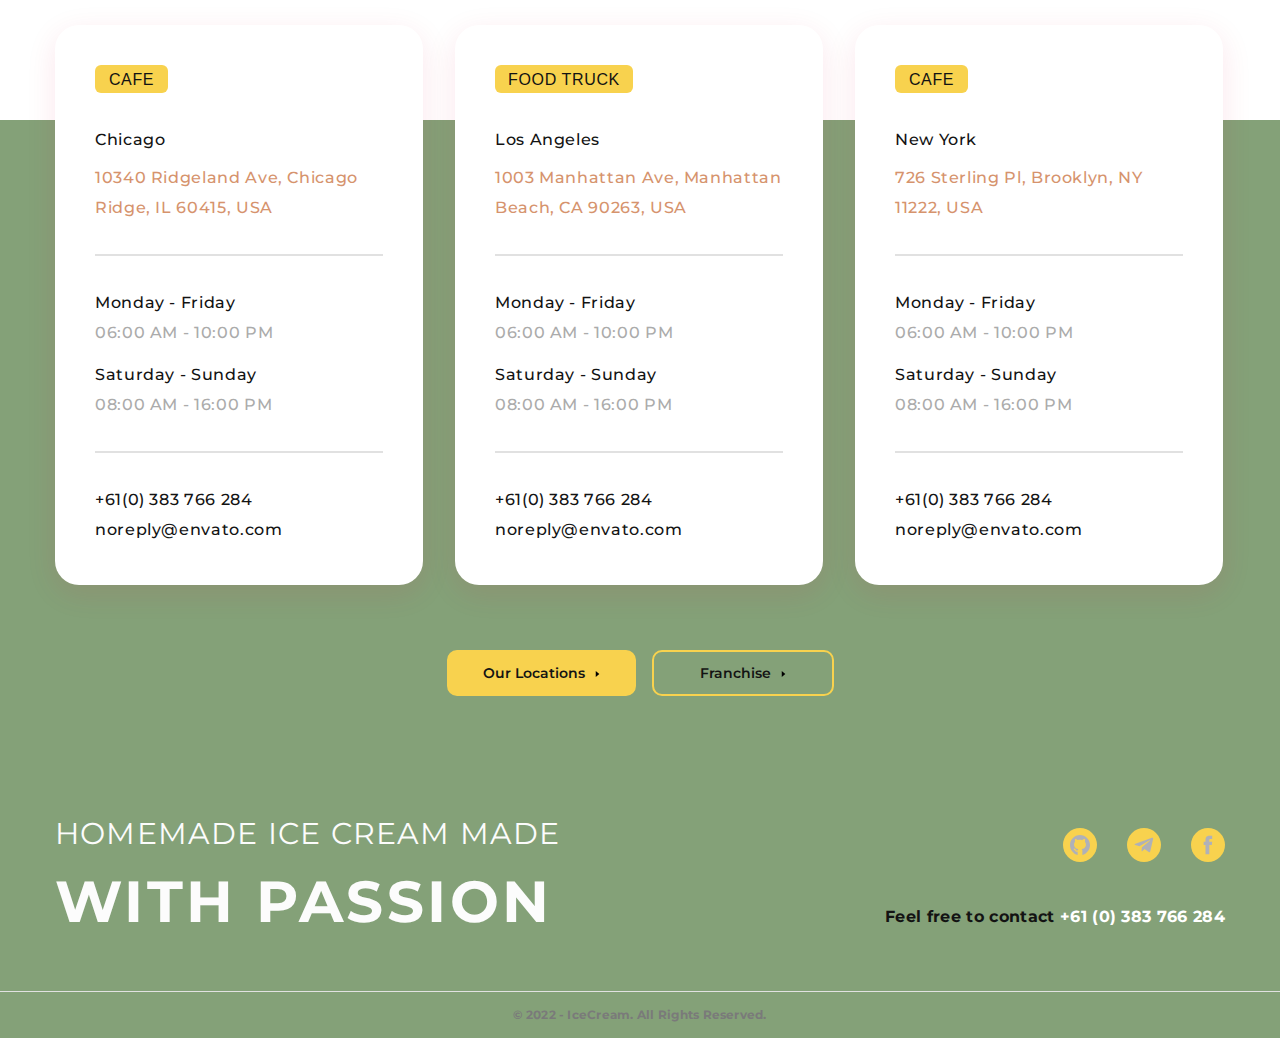
==== contacts-footer.html @ bcdb3e5c "Commit3" ====
<!DOCTYPE html>
<html lang="uk">

<head>
    <meta charset="UTF-8">
    <meta http-equiv="X-UA-Compatible" content="IE=edge">
    <meta name="viewport" content="width=device-width, initial-scale=1.0">
    <title>Text page</title>
    <link rel="preconnect" href="https://fonts.googleapis.com">
    <link rel="preconnect" href="https://fonts.gstatic.com" crossorigin>
    <link
        href="https://fonts.googleapis.com/css2?family=Montserrat:wght@400;500;600;700;800&family=Seymour+One&display=swap"
        rel="stylesheet">
    <link rel="stylesheet" href="https://cdn.jsdelivr.net/npm/modern-normalize@1.1.0/modern-normalize.min.css">
    <link rel="stylesheet" href="css/main.min.css">
</head>

<body>
    <!--HEADER-->
    <header></header>
    <main>
        <!--CUSTOMER REVIEWS-->
        <section class="ice-section">
            <div class="ice-container">
            </div>
        </section>
        <!--CONTACTS-->
        <section class="ice-bg contacts">
            <div class="ice-container">
                <h2 hidden>Contacts</h2>
                <ul class="list contacts__block-list">
                    <!--BLOCK 1-->
                    <li class="contacts__block-item">
                        <div class="contacts__block-container">
                            <p class="contacts__block-title-cafe">CAFE</p>
                            <address>
                                <ul class="list contacts__list-address contacts__list">
                                    <li class="contacts__item-address">
                                        <p class="contacts__text">Chicago</p>
                                    </li>
                                    <li>
                                        <a class="link contacts__text contacts__text-address" href="">10340 Ridgeland Ave, Chicago Ridge, IL 60415, USA</a>
                                    </li>
                                </ul>
                                <ul class="list contacts__list-time contacts__list">
                                    <li class="contacts__item-time">
                                        <p class="contacts__text">Monday - Friday</p>
                                        <p class="contacts__text contacts__text-time">06:00 AM - 10:00 PM</p>
                                    </li>
                                    <li>
                                        <p class="contacts__text">Saturday - Sunday</p>
                                        <p class="contacts__text contacts__text-time">08:00 AM - 16:00 PM</p>
                                    </li>
                                </ul>
                                <a class="link contacts__text" href="tel:+610383766284">+61(0) 383 766 284</a>
                                <a class="link contacts__text" href="mailto:noreply@envato.com">noreply@envato.com</a>
                            </address>
                        </div>
                    </li>
                    <!--BLOCK 2-->
                    <li class="contacts__block-item">
                        <div class="contacts__block-container">
                            <p class="contacts__block-title-truck">FOOD TRUCK</p>
                            <address>
                                <ul class="list contacts__list-address contacts__list">
                                    <li class="contacts__item-address">
                                        <p class="contacts__text">Los Angeles</p>
                                    </li>
                                    <li>
                                        <a class="link contacts__text contacts__text-address" href="">1003 Manhattan Ave, Manhattan Beach, CA 90263, USA</a>
                                    </li>
                                </ul>
                                <ul class="list contacts__list-time contacts__list">
                                    <li class="contacts__item-time">
                                        <p class="contacts__text">Monday - Friday</p>
                                        <p class="contacts__text contacts__text-time">06:00 AM - 10:00 PM</p>
                                    </li>
                                    <li>
                                        <p class="contacts__text">Saturday - Sunday</p>
                                        <p class="contacts__text contacts__text-time">08:00 AM - 16:00 PM</p>
                                    </li>
                                </ul>
                                <a class="link contacts__text" href="tel:+610383766284">+61(0) 383 766 284</a>
                                <a class="link contacts__text" href="mailto:noreply@envato.com">noreply@envato.com</a>
                            </address>
                        </div>
                    </li>
                    <!--BLOCK 3-->
                    <li class="contacts__block-item">
                        <div class="contacts__block-container">
                            <p class="contacts__block-title-cafe">CAFE</p>
                            <address>
                                <ul class="list contacts__list-address contacts__list">
                                    <li class="contacts__item-address">
                                        <p class="contacts__text">New York</p>
                                    </li>
                                    <li>
                                        <a class="link contacts__text contacts__text-address" href="">726 Sterling Pl, Brooklyn, NY 11222, USA</a>
                                    </li>
                                </ul>
                                <ul class="list contacts__list-time contacts__list">
                                    <li class="contacts__item-time">
                                        <p class="contacts__text">Monday - Friday</p>
                                        <p class="contacts__text contacts__text-time">06:00 AM - 10:00 PM</p>
                                    </li>
                                    <li>
                                        <p class="contacts__text">Saturday - Sunday</p>
                                        <p class="contacts__text contacts__text-time">08:00 AM - 16:00 PM</p>
                                    </li>
                                </ul>
                                <a class="link contacts__text" href="tel:+610383766284">+61(0) 383 766 284</a>
                                <a class="link contacts__text" href="mailto:noreply@envato.com">noreply@envato.com</a>
                            </address>
                        </div>
                    </li>
                </ul>
            </div>
            <ul class="list contacts__list-button">
                <li>
                    <button type="button" class="locations-button">Our Locations
                        <svg class="button-icon" width="5" height="8">
                        <use href="./images/sprite.svg#locations"></use>
                    </svg>
                </button>
                </li>
                <li>
                    <button type="button" class="franchise-button">Franchise
                        <svg class="button-icon" width="5" height="8">
                        <use href="./images/sprite.svg#locations"></use>
                    </svg>
                </button>
                </li>
            </ul>
        </section>
    </main>
    <!--FOOTER-->
<footer class="ice-bg">
    <div class="ice-container">
        <ul class="list footer__list">
            <li>
                <div>
                    <ul class="list">
                        <li>
                            <p class="footer__text-small">homemade ice cream made</p>
                        </li>
                        <li>
                            <p class="footer__text-big">with passion</p>
                        </li>
                    </ul>
                </div>
            </li>
            <li>
                <div>
                    <ul class="list footer__list-social">
                        <li>
                            <a href="" class="footer__link-social"><svg class="footer__icon-social" width="20" height="20">
                                <use href="./images/sprite.svg#git"></use>
                            </svg></a>
                        </li>
                        <li>
                            <a href="" class="footer__link-social"><svg class="footer__icon-social" width="20" height="20">
                                    <use href="./images/sprite.svg#telegram"></use>
                                </svg></a>
                        </li>
                        <li>
                            <a href="" class="footer__link-social"><svg class="footer__icon-social" width="20" height="20">
                                    <use href="./images/sprite.svg#facebook"></use>
                                </svg></a>
                        </li>
                    </ul>
                    <a href="tel:+610383766284" class="link footer__link-tel"><span class="footer__link-tel-span">Feel free to contact </span>+61 (0) 383 766 284</a>
                </div>
            </li>
        </ul>
    </div>
    <p class="footer__text-copywrite">© 2022 - IceCream. All Rights Reserved.</p>
</footer>
</body>
</html>
---- css/main.min.css ----
:root{--accent-color: #2196F3;--primery-font: "Roboto", sans-serif;--secondary-font: "Raleway", sans-serif;--primery-text-colour: #212121;--secondary-text-colour: #757575;--transition-dur-and-func: 250ms cubic-bezier(0.4, 0, 0.2, 1)}.visually-hidden{position:absolute;width:1px;height:1px;margin:-1px;padding:0;overflow:hidden;border:0;clip:rect(0 0 0 0)}h1,h2,h3,h4,p{margin-top:0;margin-bottom:0}ul,ol{margin-top:0;margin-bottom:0;padding-left:0}img{display:block;max-width:100%;height:auto}button{cursor:pointer}.list{list-style:none}.link{text-decoration:none}body{font-family:var(--primery-font);color:var(--primery-text-colour)}.section{padding-top:60px;padding-bottom:60px}@media screen and (min-width: 1200px){.section{padding-top:94px;padding-bottom:94px}}.container{padding-left:15px;padding-right:15px}@media screen and (min-width: 480px){.container{width:480px;margin-left:auto;margin-right:auto}}@media screen and (min-width: 768px){.container{width:768px}}@media screen and (min-width: 1200px){.container{width:1200px}}@media screen and (max-width: 767px){.mobile-menu{position:fixed;width:100%;height:100%;background-color:#fff;box-shadow:0 0 0 100vmax rgba(0,0,0,.5);top:0;left:0;z-index:1000;opacity:0;visibility:hidden;pointer-events:none;transition:opacity var(--transition-dur-and-func),visibility var(--transition-dur-and-func)}.mobile-menu.is-open{opacity:1;visibility:visible;pointer-events:auto}.mobile-menu__container{position:relative;padding-left:25px;padding-top:48px;padding-bottom:48px;height:100%}.mobile-menu__close-btn{position:absolute;top:10px;right:15px;background-color:rgba(0,0,0,0);border:none;padding:0;line-height:0}.mobile-menu__close-icon{fill:#212121}.mobile-menu__close-icon:hover,.mobile-menu__close-icon:focus{fill:var(--accent-color)}.mobile-menu__between-position{display:flex;flex-direction:column;justify-content:space-between;height:100%}.mobile-menu__contact-social{display:flex;flex-direction:column;gap:64px}.mobile-menu__list-nav{display:flex;flex-direction:column;gap:32px}.mobile-menu__link-nav{font-weight:500;font-size:40px;line-height:1.17;letter-spacing:.02em;color:var(--primery-text-colour)}.mobile-menu__link-nav:hover,.mobile-menu__link-nav:focus{color:var(--accent-color)}.mobile-menu__list-contact{display:flex;flex-direction:column;gap:32px}.mobile-menu__link-phone{font-weight:500;font-size:34px;line-height:1.17;letter-spacing:.02em;color:var(--accent-color)}.mobile-menu__link-mail{font-weight:500;font-size:24px;line-height:28px;letter-spacing:.02em;color:var(--secondary-text-colour)}.mobile-menu__list-social{display:flex;align-items:center;flex-wrap:wrap}.mobile-menu__item-social{display:flex;align-items:center}.mobile-menu__item-social:not(:last-child)::after{content:"";width:22px;height:0;border:1px solid rgba(33,33,33,.2);transform:rotate(90deg)}.mobile-menu__link-social{font-weight:500;font-size:18px;line-height:1.22;letter-spacing:.02em;color:var(--accent-color)}}@media screen and (min-width: 768px){.mobile-menu{display:none}}.modal-button{padding-top:8px;padding-right:30px;padding-bottom:8px;padding-left:30px;font-weight:700;font-size:16px;line-height:1.88;letter-spacing:.06em;border:#2196f3;border-radius:4px;color:#fff;background:#2196f3;box-shadow:0px 4px 4px rgba(0,0,0,.15);display:block;margin-left:auto;margin-right:auto;transition:background-color var(--transition-dur-and-func)}.modal-button:hover,.modal-button:focus{background-color:#188ce8}.logo{font-family:var(--secondary-font);font-weight:700;font-size:24px;line-height:1.16;letter-spacing:.03em;text-decoration:none;color:var(--primery-text-colour)}.logo-span{color:#2196f3}@media screen and (min-width: 1200px){.logo{font-size:26px;line-height:1.19;color:#000}}.section-title{font-weight:700;font-size:28px;line-height:1.17;letter-spacing:.03em;color:var(--primery-text-colour);text-align:center;margin-bottom:30px}@media screen and (min-width: 1200px){.section-title{font-size:36px;line-height:1.16;margin-bottom:50px}}.header-section{background:#fff;border:1px solid #ececec}@media screen and (max-width: 767px){.header-menu .header-menu__item{display:none}.header-contact{display:none}.header-container{display:flex;align-items:center;justify-content:space-between;padding-top:10px;padding-bottom:10px}.mobile-menu__open-btn{background-color:rgba(0,0,0,0);border:none;padding:0;line-height:0}}@media screen and (min-width: 768px){.mobile-menu__open-btn{display:none}.header-container{display:flex;align-items:center}.header-nav{display:flex;align-items:center}.header-logo{padding-top:26px;padding-bottom:26px}.header-menu{display:flex;align-items:center;padding-top:32px;padding-bottom:32px;margin-left:87px}.header-menu__item:not(:last-child){margin-right:50px}.header-menu__link{position:relative;display:block;font-weight:500;font-size:14px;line-height:1.14;letter-spacing:.02em;color:var(--primery-text-colour);transition:var(--transition-dur-and-func)}.header-menu__link:hover,.header-menu__link:focus{color:var(--accent-color)}.current{color:var(--accent-color)}.current::after{position:absolute;content:"";left:0;bottom:0;border-radius:2px;width:100%;height:4px;background-color:var(--accent-color);border-radius:2px;transition:background-color var(--transition-dur-and-func);bottom:-33px}.header-menu__link .current:hover:after{background-color:var(--accent-color)}.header-contact{align-items:center;margin-left:auto;padding-top:21px;padding-bottom:21px}.header-contact__link-mail{display:flex;align-items:center;font-weight:500;font-size:12px;line-height:1.16;letter-spacing:.02em;margin-bottom:10px;color:var(--secondary-text-colour);transition:color var(--transition-dur-and-func)}.header-contact__link-mail:hover,.header-contact__link-mail:focus{color:var(--accent-color)}.header-contact__icon-mail{margin-right:8px;fill:var(--secondary-text-colour);transition:fill var(--transition-dur-and-func)}.header-contact__link-mail:hover .header-contact__icon-mail,.header-contact__link-mail:focus .header-contact__icon-mail{fill:var(--accent-color)}.header-contact__link-phone{display:flex;align-items:center;font-weight:500;font-size:12px;line-height:1.16;letter-spacing:.02em;color:var(--secondary-text-colour);transition:color var(--transition-dur-and-func)}.header-contact__link-phone:hover,.header-contact__link-phone:focus{color:var(--accent-color)}.header-contact__icon-phone{margin-right:8px;fill:var(--secondary-text-colour);transition:fill var(--transition-dur-and-func)}.header-contact__link-phone:hover .header-contact__icon-phone,.header-contact__link-phone:focus .header-contact__icon-phone{fill:var(--accent-color)}}@media screen and (min-width: 1200px){.header-logo{padding-top:24px;padding-bottom:25px}.header-menu{margin-left:92px}.header-contact{display:flex;align-items:center;justify-content:center;margin-left:auto;padding-top:32px;padding-bottom:32px}.header-contact__link-mail{font-size:14px;line-height:1.14;margin-right:30px;margin-bottom:0}.header-contact__icon-mail{margin-right:10px}.header-contact__link-phone{font-size:14px;line-height:1.14}.header-contact__icon-phone{margin-right:10px}}.hero-section{padding-top:118px;padding-bottom:118px;background-image:linear-gradient(rgba(47, 48, 58, 0.4), rgba(47, 48, 58, 0.4)),url("../images/hero/bg-mobile.jpg");background-size:cover;width:100%;background-color:#c4c4c4;margin-left:auto;margin-right:auto}.hero-title{font-weight:900;font-size:26px;line-height:1.61;letter-spacing:.06em;text-transform:uppercase;color:#fff;max-width:360px;text-align:center;margin-bottom:30px;margin-right:auto;margin-left:auto}.modal-button{padding-top:8px;padding-right:30px;padding-bottom:8px;padding-left:30px;font-weight:700;font-size:16px;line-height:1.88;letter-spacing:.06em;border:#2196f3;border-radius:4px;color:#fff;background:#2196f3;box-shadow:0px 4px 4px rgba(0,0,0,.15);display:block;margin-left:auto;margin-right:auto;transition:background-color var(--transition-dur-and-func)}.modal-button:hover,.modal-button:focus{background-color:#188ce8}@media screen and (min-device-pixel-ratio: 2)and (max-width: 767px),screen and (min-resolution: 192dpi)and (max-width: 767px),screen and (min-resolution: 2dppx)and (max-width: 767px){.hero-section{background-image:linear-gradient(rgba(47, 48, 58, 0.4), rgba(47, 48, 58, 0.4)),url("../images/hero/bg-mobile@2x.jpg")}}@media screen and (min-width: 768px){.hero-section{background-image:linear-gradient(rgba(47, 48, 58, 0.4), rgba(47, 48, 58, 0.4)),url("../images/hero/bg-tablet.jpg")}}@media screen and (min-device-pixel-ratio: 2)and (min-width: 768px),screen and (min-resolution: 192dpi)and (min-width: 768px),screen and (min-resolution: 2dppx)and (min-width: 768px){.hero-section{background-image:linear-gradient(rgba(47, 48, 58, 0.4), rgba(47, 48, 58, 0.4)),url("../images/hero/bg-tablet@2x.jpg")}}@media screen and (min-width: 1200px){.hero-section{padding-top:200px;padding-bottom:200px;background-image:linear-gradient(rgba(47, 48, 58, 0.4), rgba(47, 48, 58, 0.4)),url("../images/hero/bg-desktop.jpg")}.hero-title{font-size:44px;line-height:1.36;max-width:696px}}@media screen and (min-device-pixel-ratio: 2)and (min-width: 1200px),screen and (min-resolution: 192dpi)and (min-width: 1200px),screen and (min-resolution: 2dppx)and (min-width: 1200px){.hero-section{background-image:linear-gradient(rgba(47, 48, 58, 0.4), rgba(47, 48, 58, 0.4)),url("../images/hero/bg-desktop@2x.jpg")}}.advantages__title{font-weight:700;font-size:14px;line-height:1.14;letter-spacing:.03em;text-transform:uppercase;text-align:center;margin-bottom:10px}.advantages__text{font-size:14px;line-height:1.71;letter-spacing:.03em;color:var(--secondary-text-colour)}.advantages__list{display:flex;align-items:stretch;flex-wrap:wrap;gap:30px}.advantages__item{width:100%}.advantages__box{display:flex;justify-content:center;align-items:center;width:100%;height:120px;background:#f5f4fa;border-radius:4px;margin-bottom:30px}.advantages__icon{display:flex;justify-content:center;align-items:center;fill:var(--primery-text-colour)}@media screen and (min-width: 768px){.advantages__item{width:354px}.advantages__title{text-align:left}}@media screen and (min-width: 1200px){.advantages__item{width:270px}}.whatwedo{padding-top:0}.whatwedo__list{display:flex;gap:30px}.whatwedo__item{display:flex;flex-basis:calc(100% - 20px)}.whatwedo__item-overlay{position:relative}.whatwedo__title-overlay{position:absolute;left:0;bottom:0;width:100%;font-size:14px;font-weight:700;color:#fff;line-height:1.14;letter-spacing:.03em;text-transform:uppercase;text-align:center;background-color:rgba(47,48,58,.8);padding-top:27px;padding-bottom:27px}@media screen and (max-width: 1199px){.whatwedo{display:none}}.employee-card{background:#f5f4fa}.employee-card__title-name{font-weight:500;font-size:16px;line-height:1.19;letter-spacing:.03em;margin-bottom:10px}.employee-card__position{font-size:16px;line-height:1.19;letter-spacing:.03em;color:var(--secondary-text-colour);margin-bottom:16px}.employee-card__list{display:flex;align-items:stretch;flex-wrap:wrap;gap:30px}.employee-card__item-content{background:#fff;box-shadow:0px 1px 3px rgba(0,0,0,.12),0px 1px 1px rgba(0,0,0,.14),0px 2px 1px rgba(0,0,0,.2);border-radius:0px 0px 4px 4px;padding-top:30px;padding-bottom:30px;text-align:center}.employee-card__social-list{display:flex;justify-content:center;gap:10px}.employee-card__social-link{display:flex;justify-content:center;align-items:center;width:44px;height:44px;border-radius:50%;background-color:#fff;transition:background-color var(--transition-dur-and-func)}.employee-card__social-link:hover,.employee-card__social-link:focus{background-color:var(--accent-color)}.employee-card__social-icon{fill:#afb1b8;transition:fill var(--transition-dur-and-func)}.employee-card__social-link:hover .employee-card__social-icon,.employee-card__social-link:focus .employee-card__social-icon{fill:#fff}@media screen and (min-width: 768px){.employee-card__item{width:354px}}@media screen and (min-width: 1200px){.employee-card__item{width:270px}}.regular-customers__list{display:flex;align-items:stretch;flex-wrap:wrap;gap:30px}.regular-customers__link{display:flex;justify-content:center;align-items:center;width:210px;height:92px;border:1px solid #afb1b8;border-radius:4px;transition:border-color var(--transition-dur-and-func)}.regular-customers__link:hover,.regular-customers__link:focus{border-color:var(--accent-color)}.regular-customers__icon{fill:#afb1b8;transition:fill var(--transition-dur-and-func)}.regular-customers__link:hover .regular-customers__icon,.regular-customers__link:focus .regular-customers__icon{fill:var(--accent-color)}@media screen and (min-width: 768px){.regular-customers__link{width:226px}}@media screen and (min-width: 1200px){.regular-customers__link{width:170px}}.portfolio-filter{display:flex;flex-wrap:wrap;row-gap:15px;align-items:stretch;align-items:left;margin-bottom:40px;max-width:335px}.portfolio-filter__item:not(:last-child){margin-right:8px}.portfolio-filter__button{padding-top:6px;padding-right:22px;padding-bottom:6px;padding-left:22px;font-weight:500;font-size:16px;line-height:1.62;letter-spacing:.03em;background-color:#f5f4fa;border:#f5f4fa;border-radius:4px;cursor:pointer;transition:box-shadow var(--transition-dur-and-func),border-color var(--transition-dur-and-func),color var(--transition-dur-and-func),background-color var(--transition-dur-and-func)}.portfolio-filter__button:hover,.portfolio-filter__button:focus{color:#fff;background-color:var(--accent-color);border-color:var(--accent-color);box-shadow:0px 3px 1px rgba(0,0,0,.1),0px 1px 2px rgba(0,0,0,.08),0px 2px 2px rgba(0,0,0,.12)}.portfolio-card{display:flex;align-items:stretch;flex-wrap:wrap;gap:30px}.portfolio-card__item{border:1px solid #eee;transition:box-shadow var(--transition-dur-and-func)}.portfolio-card__item:hover,.portfolio-card__item:focus{box-shadow:0px 1px 1px rgba(0,0,0,.12),0px 4px 4px rgba(0,0,0,.06),1px 4px 6px rgba(0,0,0,.16)}.portfolio-card__overlay{position:relative;overflow:hidden}.portfolio-card__overlay-text{position:absolute;left:0;top:0;width:100%;height:100%;transform:translate(0, 101%);transition:transform var(--transition-dur-and-func);font-size:18px;color:#fff;line-height:1.56;letter-spacing:.03em;background-color:rgba(33,150,243,.9);padding:63px 24px 63px 24px}.portfolio-card__item:hover .portfolio-card__overlay-text,.portfolio-card__item:focus .portfolio-card__overlay-text{transform:translate(0, 0)}.portfolio-card__container{background:#fff;padding:20px 24px 20px 24px}.portfolio-card__title{font-weight:700;font-size:18px;line-height:2;letter-spacing:.06em;margin-bottom:4px}.portfolio-card__type{font-size:16px;line-height:1.88;letter-spacing:.03em;color:var(--secondary-text-colour)}@media screen and (min-width: 768px){.portfolio-filter{align-items:center;max-width:575px;margin-bottom:30px;margin-left:auto;margin-right:auto}.portfolio-card__item{width:354px}}@media screen and (min-width: 1200px){.portfolio-filter{margin-bottom:50px}.portfolio-card__item{width:370px}}.footer-section{background:#2f303a;padding-top:60px;padding-bottom:60px}.contacts-container{min-width:max-content;text-align:center}.footer-logo{color:#fff}.contacts{margin-top:20px}.contacts__item{margin-bottom:8px}.contacts__link{font-style:normal;font-size:14px;line-height:1.71;letter-spacing:.03em;color:rgba(255,255,255,.6)}.contacts__link_address{color:#fff}.social-container{width:206px;text-align:center;margin-top:60px;margin-left:auto;margin-right:auto}.social-container-title{font-weight:700;font-size:14px;line-height:16px;letter-spacing:.03em;text-transform:uppercase;color:#fff;margin-bottom:20px}.social{display:flex;justify-content:center;gap:10px}.social__link{display:flex;justify-content:center;align-items:center;width:44px;height:44px;border-radius:50%;background:rgba(255,255,255,.1);transition:background-color var(--transition-dur-and-func)}.social__link:hover,.social__link:focus{background-color:var(--accent-color)}.social__icon{fill:#fff}.sbscr-form-container{text-align:center;margin-top:60px;margin-right:auto;margin-left:auto}.sbscr-form-container-title{font-weight:700;font-size:14px;line-height:1.14;letter-spacing:.03em;text-transform:uppercase;color:#fff;margin-bottom:20px}.sbscr-form__field{width:100%}.sbscr-form__input{width:100%;height:50px;border:1px solid rgba(255,255,255,.3);filter:drop-shadow(0px 4px 4px rgba(0, 0, 0, 0.15));border-radius:4px;font-size:16px;line-height:1.25;letter-spacing:.03em;color:#fff;padding-left:16px;background-color:#2f303a;transition:border-color var(--transition-dur-and-func)}.sbscr-form__input:focus{outline:none;border-color:var(--accent-color)}.sbscr-form__input::placeholder{font-size:16px;line-height:1.25;letter-spacing:.03em;color:rgba(255,255,255,.6)}.sbscr-form__button{display:flex;justify-content:center;align-items:center;margin-left:auto;margin-right:auto;margin-top:20px;padding:10px 28px 10px 28px;font-weight:700;font-size:16px;line-height:1.88;letter-spacing:.06em;border:var(--accent-color);border-radius:4px;color:#fff;background-color:var(--accent-color);box-shadow:0px 4px 4px rgba(0,0,0,.15);transition:background-color var(--transition-dur-and-func)}.sbscr-form__button:hover,.sbscr-form__button:focus{background-color:#188ce8}.sbscr-form__icon{margin-left:10px}@media screen and (min-width: 768px){.footer-container{display:flex;flex-wrap:wrap}.sbscr-form__input{width:450px}.social-container{margin-top:5px;margin-left:165px}.contacts-container{margin-left:76px}}@media screen and (min-width: 1200px){.footer-container{display:flex}.sbscr-form{display:flex}.contacts-container{text-align:left;margin-left:0}.social-container{text-align:left;margin-top:12px;margin-left:70px}.sbscr-form-container{text-align:left;margin-left:93px;margin-top:12px}.sbscr-form__input{width:358px}.sbscr-form__button{margin-left:12px;margin-top:0}.contacts__item{margin-bottom:9px}}.backdrop{position:fixed;z-index:100;top:0;left:0;width:100%;height:100%;background-color:rgba(0,0,0,.2);transition:opacity var(--transition-dur-and-func),visibility var(--transition-dur-and-func)}.backdrop.is-hidden{opacity:0;visibility:hidden;pointer-events:none}.modal{position:absolute;top:50%;left:50%;transform:translate(-50%, -50%);width:450px;height:609px;background-color:#fff;padding:40px}.modal__close-btn{position:absolute;top:8px;right:8px;display:flex;justify-content:center;align-items:center;width:30px;height:30px;border-radius:50%;background-color:#fff;border:1px solid rgba(0,0,0,.1);padding:0;transition:border-color var(--transition-dur-and-func)}.modal__close-btn:hover,.modal__close-btn:focus{border-color:var(--accent-color)}.modal__close-icon{transition:fill var(--transition-dur-and-func)}.modal__close-btn:hover .modal__close-icon,.modal__close-btn:focus .modal__close-icon{fill:var(--accent-color)}.modal__title{font-weight:700;font-size:20px;line-height:1.15;text-align:center;letter-spacing:.03em;margin-bottom:12px}.modal-form{display:flex;flex-direction:column}.modal-form__field{margin-bottom:10px}.modal-form__input{width:100%;height:40px;border:1px solid rgba(33,33,33,.2);border-radius:4px;padding-left:44px;font-size:16px;line-height:1.16;letter-spacing:.01em;transition:border-color var(--transition-dur-and-func)}.modal-form__input:focus{outline:none;border-color:var(--accent-color)}.modal-form__input-desc{display:block;font-size:12px;line-height:1.16;letter-spacing:.01em;color:var(--secondary-text-colour);margin-bottom:4px}.modal-form__input-wrapper{display:block;position:relative}.modal-form__icon{position:absolute;top:50%;left:12px;transform:translate(0, -50%);transition:fill var(--transition-dur-and-func)}.modal-form__input:focus+.modal-form__icon{fill:var(--accent-color)}.modal-form__massage{resize:none;width:100%;height:120px;border:1px solid rgba(33,33,33,.2);border-radius:4px;padding:12px 16px 12px 16px;font-size:16px;line-height:1.16;letter-spacing:.01em;transition:border-color var(--transition-dur-and-func)}.modal-form__massage:focus{outline:none;border-color:var(--accent-color)}.modal-form__massage::placeholder{font-size:12px;color:rgba(117,117,117,.5)}.modal-form__check{transition:background-image var(--transition-dur-and-func)}.modal-form__check-desc{display:flex;align-items:center;font-size:12px;line-height:1.16;letter-spacing:.03em;color:var(--secondary-text-colour);margin-bottom:30px}.modal-form__check-desc::before{content:"";display:block;cursor:pointer;width:16px;height:15px;background-image:url(../images/icones/empty-check.svg);background-color:#fff;margin-right:7px}.modal-form__check:checked+.modal-form__check-desc::before{background-image:url(../images/icones/full-check.svg);background-color:var(--accent-color);background-repeat:no-repeat;background-position:center;background-size:contain;border:.2px solid var(--accent-color);border-radius:2px}.modal-form__check-desc-link{font-size:14px;line-height:1.71;letter-spacing:.03em;text-decoration-line:underline;color:var(--accent-color)}.modal-form__submit-btn{align-self:center;padding:10px 52px 10px 52px;font-weight:700;font-size:16px;line-height:1.88;letter-spacing:.06em;border:var(--accent-color);border-radius:4px;color:#fff;background:var(--accent-color);box-shadow:0px 4px 4px rgba(0,0,0,.15);display:block;transition:background-color var(--transition-dur-and-func)}.modal-form__submit-btn:hover,.modal-form__submit-btn:focus{background-color:#188ce8}@media screen and (max-width: 450px){.modal{width:100%;height:fit-content}.modal-form__check-desc{flex-wrap:wrap}}@media screen and (min-width: 1200px){.modal{width:528px;height:581px}.modal-form__check-desc{font-size:14px;line-height:1.71}.modal-form__check-desc::before{margin-left:14px}}h1,h2,h3,h4,p{margin-top:0;margin-bottom:0}ul,ol{margin-top:0;margin-bottom:0;padding-left:0}img{display:block;max-width:100%;height:auto}button{cursor:pointer}.list{list-style:none}.link{text-decoration:none}body{font-family:var(--primery-font);color:var(--primery-text-colour)}.ice-bg{background-color:#84a178}.locations-button{padding-top:12px;padding-right:34px;padding-bottom:12px;padding-left:34px;font-family:"Montserrat";font-style:normal;font-weight:600;font-size:14px;line-height:1.29;display:flex;align-items:center;text-align:center;color:#131313;border:2px solid #f8d24e;border-radius:10px;background-color:#f8d24e;display:block;margin-left:auto;margin-right:auto;transition:background-color,border-color 250ms cubic-bezier(0.4, 0, 0.2, 1)}.locations-button:hover{background-color:#0a8817;border-color:#0a8817}.locations-button:focus{background-color:#0a8817;color:#fcfcfc}.franchise-button{padding-top:12px;padding-right:46px;padding-bottom:12px;padding-left:46px;font-family:"Montserrat";font-style:normal;font-weight:600;font-size:14px;line-height:1.29;display:flex;align-items:center;text-align:center;color:#131313;border:2px solid #f8d24e;border-radius:10px;background-color:#84a178;display:block;margin-left:auto;margin-right:auto;transition:border-color 250ms cubic-bezier(0.4, 0, 0.2, 1)}.franchise-button:hover{border-color:#0a8817}.franchise-button:focus{color:#fcfcfc}.button-icon{margin-left:6px}.locations-button:focus .button-icon,.franchise-button:focus .button-icon{fill:#fcfcfc}.visually-hidden{position:absolute;width:1px;height:1px;margin:-1px;padding:0;overflow:hidden;border:0;clip:rect(0 0 0 0)}.ice-container{padding-left:15px;padding-right:15px;position:relative}@media screen and (min-width: 480px){.ice-container{width:480px;margin-left:auto;margin-right:auto}}@media screen and (min-width: 768px){.ice-container{width:768px}}@media screen and (min-width: 1200px){.ice-container{width:1200px}}.ice-section{padding-top:60px;padding-bottom:60px}@media screen and (min-width: 1200px){.section{padding-top:94px;padding-bottom:94px}}.contacts{position:relative;margin-top:0}.contacts__block-container{max-width:368px;height:content;background:#fff;padding:40px;box-shadow:0px 8px 30px rgba(212,20,67,.1);border-radius:24px}.contacts__block-list{transform:translate(0, -95px);display:flex;gap:32px}.contacts__block-item{display:flex}.contacts__block-title-cafe{width:73px;height:28px;background-color:#f8d24e;border-radius:6px;text-align:center;font-weight:500;font-size:16px;line-height:1.86;letter-spacing:.04em;color:#131313;text-transform:uppercase;margin-bottom:32px}.contacts__block-title-truck{width:138px;height:28px;background-color:#f8d24e;border-radius:6px;text-align:center;font-weight:500;font-size:16px;line-height:1.86;letter-spacing:.04em;color:#131313;text-transform:uppercase;margin-bottom:32px}.contacts__list-address{display:flex;flex-direction:column}.contacts__item-address{margin-bottom:8px}.contacts__list-time{display:flex;flex-direction:column}.contacts__item-time{margin-bottom:12px}.contacts__list::after{content:"";max-width:288px;height:0px;border:1px solid #e1e1e1;margin-top:32px;margin-bottom:32px}.contacts__text{font-family:"Montserrat";font-style:normal;font-weight:500;font-size:16px;line-height:1.86;letter-spacing:.04em;color:#131313}.contacts__text-address{color:#d6936d;transition:text-decoration 250ms cubic-bezier(0.4, 0, 0.2, 1)}.contacts__text-address:hover,.contacts__text-address:focus{text-decoration:underline}.contacts__text-time{color:#ababab}.contacts__list-button{display:flex;align-items:center;justify-content:center;gap:16px;margin-top:-30px;padding-bottom:120px}.footer__text-small{font-family:"Montserrat";font-style:normal;font-weight:400;font-size:30px;line-height:1.23;letter-spacing:.04em;text-transform:uppercase;color:#fcfcfc;margin-bottom:14px}.footer__text-big{font-family:"Montserrat";font-style:normal;font-weight:700;font-size:58px;line-height:1.22;letter-spacing:.06em;text-transform:uppercase;color:#fcfcfc}.footer__list{display:flex;justify-content:space-between;margin-bottom:54px}.footer__text-copywrite{font-family:"Montserrat";font-style:normal;font-weight:700;font-size:12px;line-height:1.86;letter-spacing:.02em;color:#7a7a7a;text-align:center;padding-top:12px;padding-bottom:11px;width:100%;border-top:1px solid #e1e1e1}.footer__list-social{display:flex;align-items:center;justify-content:right;gap:30px;margin-top:12px;margin-bottom:40px}.footer__link-social{display:flex;justify-content:center;align-items:center;width:34px;height:34px;border-radius:50%;background-color:#f8d24e}.social__icon{fill:#84a178}.footer__icon-social{fill:#afb1b8;transition:fill 250ms cubic-bezier(0.4, 0, 0.2, 1)}.footer__link-social:hover .footer__icon-social,.footer__link-social:focus .footer__icon-social{fill:#fcfcfc}.footer__link-tel{font-family:"Montserrat";font-style:normal;font-weight:700;font-size:16px;line-height:1.86;letter-spacing:.02em;color:#fff}.footer__link-tel-span{font-family:"Montserrat";font-style:normal;font-weight:700;font-size:16px;line-height:1.86;letter-spacing:.02em;color:#131313;cursor:default}/*# sourceMappingURL=main.min.css.map */
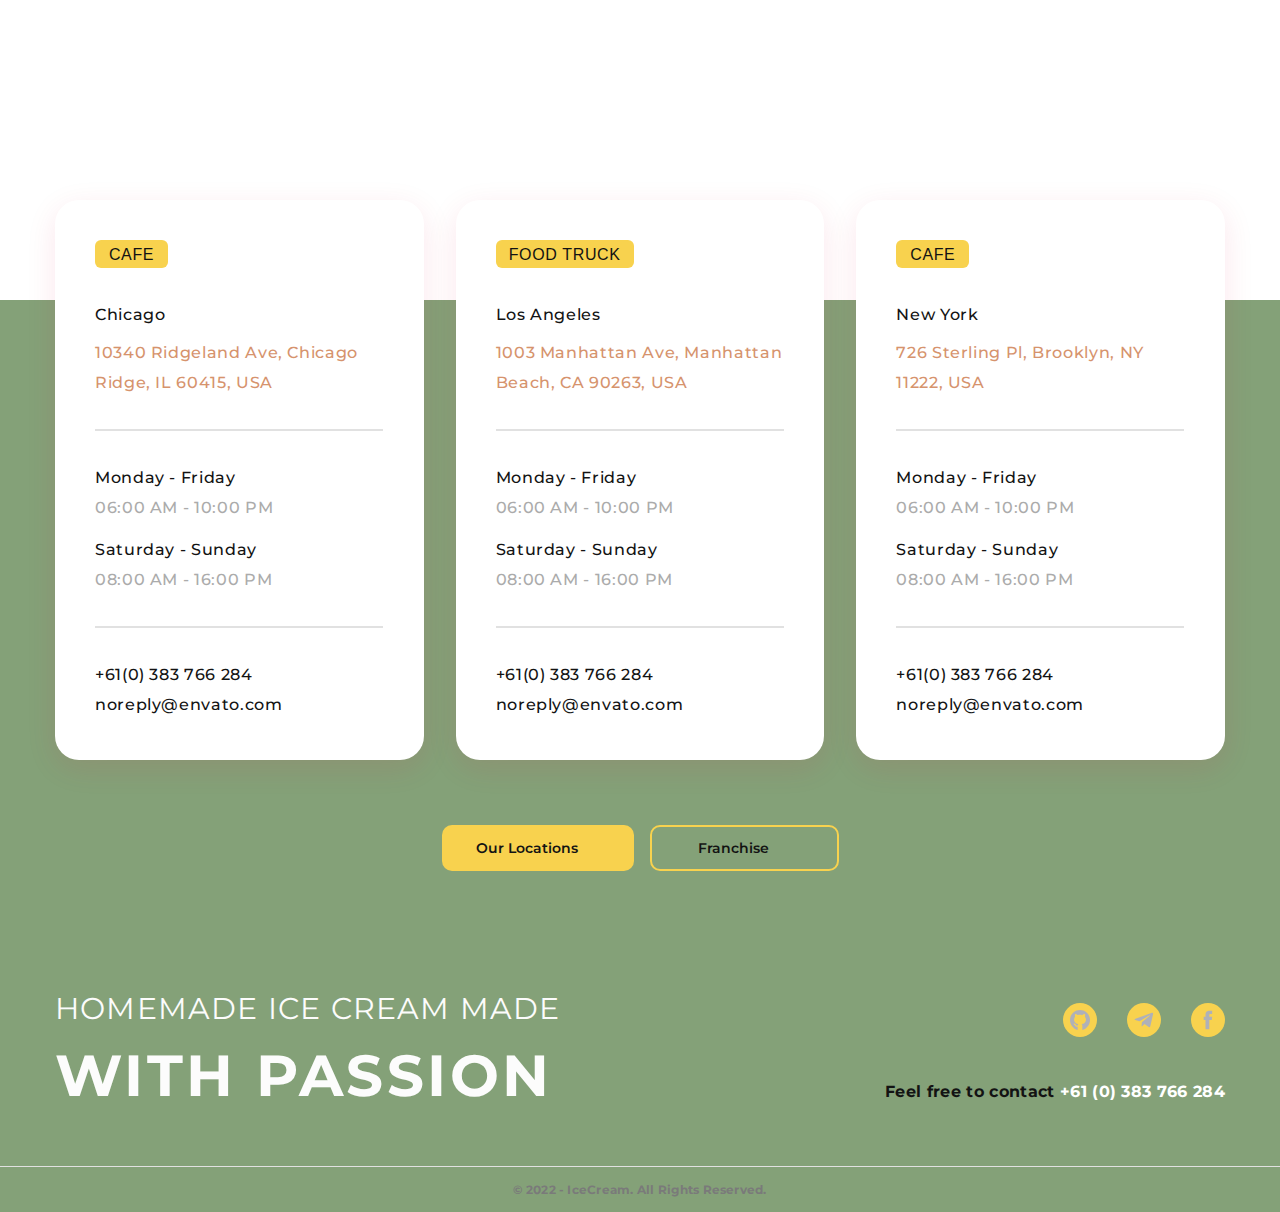
==== commit e991278a: "Commit4" ====
--- a/contacts-footer.html
+++ b/contacts-footer.html
@@ -20,7 +20,7 @@
     <header></header>
     <main>
         <!--CUSTOMER REVIEWS-->
-        <section class="ice-section">
+        <section class="ice-section customer">
             <div class="ice-container">
             </div>
         </section>
@@ -32,7 +32,7 @@
                     <!--BLOCK 1-->
                     <li class="contacts__block-item">
                         <div class="contacts__block-container">
-                            <p class="contacts__block-title-cafe">CAFE</p>
+                            <p class="contacts__block-title-cafe">cafe</p>
                             <address>
                                 <ul class="list contacts__list-address contacts__list">
                                     <li class="contacts__item-address">
@@ -118,15 +118,15 @@
             <ul class="list contacts__list-button">
                 <li>
                     <button type="button" class="locations-button">Our Locations
-                        <svg class="button-icon" width="5" height="8">
-                        <use href="./images/sprite.svg#locations"></use>
+                        <svg class="button-icon" width="12" height="12">
+                        <use href="./images/sprite.svg#btn-icon"></use>
                     </svg>
                 </button>
                 </li>
                 <li>
                     <button type="button" class="franchise-button">Franchise
-                        <svg class="button-icon" width="5" height="8">
-                        <use href="./images/sprite.svg#locations"></use>
+                        <svg class="button-icon" width="12" height="12">
+                        <use href="./images/sprite.svg#btn-icon"></use>
                     </svg>
                 </button>
                 </li>
@@ -168,7 +168,9 @@
                                 </svg></a>
                         </li>
                     </ul>
+                    <div class="footer__block-tel">
                     <a href="tel:+610383766284" class="link footer__link-tel"><span class="footer__link-tel-span">Feel free to contact </span>+61 (0) 383 766 284</a>
+                    </div>
                 </div>
             </li>
         </ul>
--- a/css/main.min.css
+++ b/css/main.min.css
@@ -1 +1 @@
-:root{--accent-color: #2196F3;--primery-font: "Roboto", sans-serif;--secondary-font: "Raleway", sans-serif;--primery-text-colour: #212121;--secondary-text-colour: #757575;--transition-dur-and-func: 250ms cubic-bezier(0.4, 0, 0.2, 1)}.visually-hidden{position:absolute;width:1px;height:1px;margin:-1px;padding:0;overflow:hidden;border:0;clip:rect(0 0 0 0)}h1,h2,h3,h4,p{margin-top:0;margin-bottom:0}ul,ol{margin-top:0;margin-bottom:0;padding-left:0}img{display:block;max-width:100%;height:auto}button{cursor:pointer}.list{list-style:none}.link{text-decoration:none}body{font-family:var(--primery-font);color:var(--primery-text-colour)}.section{padding-top:60px;padding-bottom:60px}@media screen and (min-width: 1200px){.section{padding-top:94px;padding-bottom:94px}}.container{padding-left:15px;padding-right:15px}@media screen and (min-width: 480px){.container{width:480px;margin-left:auto;margin-right:auto}}@media screen and (min-width: 768px){.container{width:768px}}@media screen and (min-width: 1200px){.container{width:1200px}}@media screen and (max-width: 767px){.mobile-menu{position:fixed;width:100%;height:100%;background-color:#fff;box-shadow:0 0 0 100vmax rgba(0,0,0,.5);top:0;left:0;z-index:1000;opacity:0;visibility:hidden;pointer-events:none;transition:opacity var(--transition-dur-and-func),visibility var(--transition-dur-and-func)}.mobile-menu.is-open{opacity:1;visibility:visible;pointer-events:auto}.mobile-menu__container{position:relative;padding-left:25px;padding-top:48px;padding-bottom:48px;height:100%}.mobile-menu__close-btn{position:absolute;top:10px;right:15px;background-color:rgba(0,0,0,0);border:none;padding:0;line-height:0}.mobile-menu__close-icon{fill:#212121}.mobile-menu__close-icon:hover,.mobile-menu__close-icon:focus{fill:var(--accent-color)}.mobile-menu__between-position{display:flex;flex-direction:column;justify-content:space-between;height:100%}.mobile-menu__contact-social{display:flex;flex-direction:column;gap:64px}.mobile-menu__list-nav{display:flex;flex-direction:column;gap:32px}.mobile-menu__link-nav{font-weight:500;font-size:40px;line-height:1.17;letter-spacing:.02em;color:var(--primery-text-colour)}.mobile-menu__link-nav:hover,.mobile-menu__link-nav:focus{color:var(--accent-color)}.mobile-menu__list-contact{display:flex;flex-direction:column;gap:32px}.mobile-menu__link-phone{font-weight:500;font-size:34px;line-height:1.17;letter-spacing:.02em;color:var(--accent-color)}.mobile-menu__link-mail{font-weight:500;font-size:24px;line-height:28px;letter-spacing:.02em;color:var(--secondary-text-colour)}.mobile-menu__list-social{display:flex;align-items:center;flex-wrap:wrap}.mobile-menu__item-social{display:flex;align-items:center}.mobile-menu__item-social:not(:last-child)::after{content:"";width:22px;height:0;border:1px solid rgba(33,33,33,.2);transform:rotate(90deg)}.mobile-menu__link-social{font-weight:500;font-size:18px;line-height:1.22;letter-spacing:.02em;color:var(--accent-color)}}@media screen and (min-width: 768px){.mobile-menu{display:none}}.modal-button{padding-top:8px;padding-right:30px;padding-bottom:8px;padding-left:30px;font-weight:700;font-size:16px;line-height:1.88;letter-spacing:.06em;border:#2196f3;border-radius:4px;color:#fff;background:#2196f3;box-shadow:0px 4px 4px rgba(0,0,0,.15);display:block;margin-left:auto;margin-right:auto;transition:background-color var(--transition-dur-and-func)}.modal-button:hover,.modal-button:focus{background-color:#188ce8}.logo{font-family:var(--secondary-font);font-weight:700;font-size:24px;line-height:1.16;letter-spacing:.03em;text-decoration:none;color:var(--primery-text-colour)}.logo-span{color:#2196f3}@media screen and (min-width: 1200px){.logo{font-size:26px;line-height:1.19;color:#000}}.section-title{font-weight:700;font-size:28px;line-height:1.17;letter-spacing:.03em;color:var(--primery-text-colour);text-align:center;margin-bottom:30px}@media screen and (min-width: 1200px){.section-title{font-size:36px;line-height:1.16;margin-bottom:50px}}.header-section{background:#fff;border:1px solid #ececec}@media screen and (max-width: 767px){.header-menu .header-menu__item{display:none}.header-contact{display:none}.header-container{display:flex;align-items:center;justify-content:space-between;padding-top:10px;padding-bottom:10px}.mobile-menu__open-btn{background-color:rgba(0,0,0,0);border:none;padding:0;line-height:0}}@media screen and (min-width: 768px){.mobile-menu__open-btn{display:none}.header-container{display:flex;align-items:center}.header-nav{display:flex;align-items:center}.header-logo{padding-top:26px;padding-bottom:26px}.header-menu{display:flex;align-items:center;padding-top:32px;padding-bottom:32px;margin-left:87px}.header-menu__item:not(:last-child){margin-right:50px}.header-menu__link{position:relative;display:block;font-weight:500;font-size:14px;line-height:1.14;letter-spacing:.02em;color:var(--primery-text-colour);transition:var(--transition-dur-and-func)}.header-menu__link:hover,.header-menu__link:focus{color:var(--accent-color)}.current{color:var(--accent-color)}.current::after{position:absolute;content:"";left:0;bottom:0;border-radius:2px;width:100%;height:4px;background-color:var(--accent-color);border-radius:2px;transition:background-color var(--transition-dur-and-func);bottom:-33px}.header-menu__link .current:hover:after{background-color:var(--accent-color)}.header-contact{align-items:center;margin-left:auto;padding-top:21px;padding-bottom:21px}.header-contact__link-mail{display:flex;align-items:center;font-weight:500;font-size:12px;line-height:1.16;letter-spacing:.02em;margin-bottom:10px;color:var(--secondary-text-colour);transition:color var(--transition-dur-and-func)}.header-contact__link-mail:hover,.header-contact__link-mail:focus{color:var(--accent-color)}.header-contact__icon-mail{margin-right:8px;fill:var(--secondary-text-colour);transition:fill var(--transition-dur-and-func)}.header-contact__link-mail:hover .header-contact__icon-mail,.header-contact__link-mail:focus .header-contact__icon-mail{fill:var(--accent-color)}.header-contact__link-phone{display:flex;align-items:center;font-weight:500;font-size:12px;line-height:1.16;letter-spacing:.02em;color:var(--secondary-text-colour);transition:color var(--transition-dur-and-func)}.header-contact__link-phone:hover,.header-contact__link-phone:focus{color:var(--accent-color)}.header-contact__icon-phone{margin-right:8px;fill:var(--secondary-text-colour);transition:fill var(--transition-dur-and-func)}.header-contact__link-phone:hover .header-contact__icon-phone,.header-contact__link-phone:focus .header-contact__icon-phone{fill:var(--accent-color)}}@media screen and (min-width: 1200px){.header-logo{padding-top:24px;padding-bottom:25px}.header-menu{margin-left:92px}.header-contact{display:flex;align-items:center;justify-content:center;margin-left:auto;padding-top:32px;padding-bottom:32px}.header-contact__link-mail{font-size:14px;line-height:1.14;margin-right:30px;margin-bottom:0}.header-contact__icon-mail{margin-right:10px}.header-contact__link-phone{font-size:14px;line-height:1.14}.header-contact__icon-phone{margin-right:10px}}.hero-section{padding-top:118px;padding-bottom:118px;background-image:linear-gradient(rgba(47, 48, 58, 0.4), rgba(47, 48, 58, 0.4)),url("../images/hero/bg-mobile.jpg");background-size:cover;width:100%;background-color:#c4c4c4;margin-left:auto;margin-right:auto}.hero-title{font-weight:900;font-size:26px;line-height:1.61;letter-spacing:.06em;text-transform:uppercase;color:#fff;max-width:360px;text-align:center;margin-bottom:30px;margin-right:auto;margin-left:auto}.modal-button{padding-top:8px;padding-right:30px;padding-bottom:8px;padding-left:30px;font-weight:700;font-size:16px;line-height:1.88;letter-spacing:.06em;border:#2196f3;border-radius:4px;color:#fff;background:#2196f3;box-shadow:0px 4px 4px rgba(0,0,0,.15);display:block;margin-left:auto;margin-right:auto;transition:background-color var(--transition-dur-and-func)}.modal-button:hover,.modal-button:focus{background-color:#188ce8}@media screen and (min-device-pixel-ratio: 2)and (max-width: 767px),screen and (min-resolution: 192dpi)and (max-width: 767px),screen and (min-resolution: 2dppx)and (max-width: 767px){.hero-section{background-image:linear-gradient(rgba(47, 48, 58, 0.4), rgba(47, 48, 58, 0.4)),url("../images/hero/bg-mobile@2x.jpg")}}@media screen and (min-width: 768px){.hero-section{background-image:linear-gradient(rgba(47, 48, 58, 0.4), rgba(47, 48, 58, 0.4)),url("../images/hero/bg-tablet.jpg")}}@media screen and (min-device-pixel-ratio: 2)and (min-width: 768px),screen and (min-resolution: 192dpi)and (min-width: 768px),screen and (min-resolution: 2dppx)and (min-width: 768px){.hero-section{background-image:linear-gradient(rgba(47, 48, 58, 0.4), rgba(47, 48, 58, 0.4)),url("../images/hero/bg-tablet@2x.jpg")}}@media screen and (min-width: 1200px){.hero-section{padding-top:200px;padding-bottom:200px;background-image:linear-gradient(rgba(47, 48, 58, 0.4), rgba(47, 48, 58, 0.4)),url("../images/hero/bg-desktop.jpg")}.hero-title{font-size:44px;line-height:1.36;max-width:696px}}@media screen and (min-device-pixel-ratio: 2)and (min-width: 1200px),screen and (min-resolution: 192dpi)and (min-width: 1200px),screen and (min-resolution: 2dppx)and (min-width: 1200px){.hero-section{background-image:linear-gradient(rgba(47, 48, 58, 0.4), rgba(47, 48, 58, 0.4)),url("../images/hero/bg-desktop@2x.jpg")}}.advantages__title{font-weight:700;font-size:14px;line-height:1.14;letter-spacing:.03em;text-transform:uppercase;text-align:center;margin-bottom:10px}.advantages__text{font-size:14px;line-height:1.71;letter-spacing:.03em;color:var(--secondary-text-colour)}.advantages__list{display:flex;align-items:stretch;flex-wrap:wrap;gap:30px}.advantages__item{width:100%}.advantages__box{display:flex;justify-content:center;align-items:center;width:100%;height:120px;background:#f5f4fa;border-radius:4px;margin-bottom:30px}.advantages__icon{display:flex;justify-content:center;align-items:center;fill:var(--primery-text-colour)}@media screen and (min-width: 768px){.advantages__item{width:354px}.advantages__title{text-align:left}}@media screen and (min-width: 1200px){.advantages__item{width:270px}}.whatwedo{padding-top:0}.whatwedo__list{display:flex;gap:30px}.whatwedo__item{display:flex;flex-basis:calc(100% - 20px)}.whatwedo__item-overlay{position:relative}.whatwedo__title-overlay{position:absolute;left:0;bottom:0;width:100%;font-size:14px;font-weight:700;color:#fff;line-height:1.14;letter-spacing:.03em;text-transform:uppercase;text-align:center;background-color:rgba(47,48,58,.8);padding-top:27px;padding-bottom:27px}@media screen and (max-width: 1199px){.whatwedo{display:none}}.employee-card{background:#f5f4fa}.employee-card__title-name{font-weight:500;font-size:16px;line-height:1.19;letter-spacing:.03em;margin-bottom:10px}.employee-card__position{font-size:16px;line-height:1.19;letter-spacing:.03em;color:var(--secondary-text-colour);margin-bottom:16px}.employee-card__list{display:flex;align-items:stretch;flex-wrap:wrap;gap:30px}.employee-card__item-content{background:#fff;box-shadow:0px 1px 3px rgba(0,0,0,.12),0px 1px 1px rgba(0,0,0,.14),0px 2px 1px rgba(0,0,0,.2);border-radius:0px 0px 4px 4px;padding-top:30px;padding-bottom:30px;text-align:center}.employee-card__social-list{display:flex;justify-content:center;gap:10px}.employee-card__social-link{display:flex;justify-content:center;align-items:center;width:44px;height:44px;border-radius:50%;background-color:#fff;transition:background-color var(--transition-dur-and-func)}.employee-card__social-link:hover,.employee-card__social-link:focus{background-color:var(--accent-color)}.employee-card__social-icon{fill:#afb1b8;transition:fill var(--transition-dur-and-func)}.employee-card__social-link:hover .employee-card__social-icon,.employee-card__social-link:focus .employee-card__social-icon{fill:#fff}@media screen and (min-width: 768px){.employee-card__item{width:354px}}@media screen and (min-width: 1200px){.employee-card__item{width:270px}}.regular-customers__list{display:flex;align-items:stretch;flex-wrap:wrap;gap:30px}.regular-customers__link{display:flex;justify-content:center;align-items:center;width:210px;height:92px;border:1px solid #afb1b8;border-radius:4px;transition:border-color var(--transition-dur-and-func)}.regular-customers__link:hover,.regular-customers__link:focus{border-color:var(--accent-color)}.regular-customers__icon{fill:#afb1b8;transition:fill var(--transition-dur-and-func)}.regular-customers__link:hover .regular-customers__icon,.regular-customers__link:focus .regular-customers__icon{fill:var(--accent-color)}@media screen and (min-width: 768px){.regular-customers__link{width:226px}}@media screen and (min-width: 1200px){.regular-customers__link{width:170px}}.portfolio-filter{display:flex;flex-wrap:wrap;row-gap:15px;align-items:stretch;align-items:left;margin-bottom:40px;max-width:335px}.portfolio-filter__item:not(:last-child){margin-right:8px}.portfolio-filter__button{padding-top:6px;padding-right:22px;padding-bottom:6px;padding-left:22px;font-weight:500;font-size:16px;line-height:1.62;letter-spacing:.03em;background-color:#f5f4fa;border:#f5f4fa;border-radius:4px;cursor:pointer;transition:box-shadow var(--transition-dur-and-func),border-color var(--transition-dur-and-func),color var(--transition-dur-and-func),background-color var(--transition-dur-and-func)}.portfolio-filter__button:hover,.portfolio-filter__button:focus{color:#fff;background-color:var(--accent-color);border-color:var(--accent-color);box-shadow:0px 3px 1px rgba(0,0,0,.1),0px 1px 2px rgba(0,0,0,.08),0px 2px 2px rgba(0,0,0,.12)}.portfolio-card{display:flex;align-items:stretch;flex-wrap:wrap;gap:30px}.portfolio-card__item{border:1px solid #eee;transition:box-shadow var(--transition-dur-and-func)}.portfolio-card__item:hover,.portfolio-card__item:focus{box-shadow:0px 1px 1px rgba(0,0,0,.12),0px 4px 4px rgba(0,0,0,.06),1px 4px 6px rgba(0,0,0,.16)}.portfolio-card__overlay{position:relative;overflow:hidden}.portfolio-card__overlay-text{position:absolute;left:0;top:0;width:100%;height:100%;transform:translate(0, 101%);transition:transform var(--transition-dur-and-func);font-size:18px;color:#fff;line-height:1.56;letter-spacing:.03em;background-color:rgba(33,150,243,.9);padding:63px 24px 63px 24px}.portfolio-card__item:hover .portfolio-card__overlay-text,.portfolio-card__item:focus .portfolio-card__overlay-text{transform:translate(0, 0)}.portfolio-card__container{background:#fff;padding:20px 24px 20px 24px}.portfolio-card__title{font-weight:700;font-size:18px;line-height:2;letter-spacing:.06em;margin-bottom:4px}.portfolio-card__type{font-size:16px;line-height:1.88;letter-spacing:.03em;color:var(--secondary-text-colour)}@media screen and (min-width: 768px){.portfolio-filter{align-items:center;max-width:575px;margin-bottom:30px;margin-left:auto;margin-right:auto}.portfolio-card__item{width:354px}}@media screen and (min-width: 1200px){.portfolio-filter{margin-bottom:50px}.portfolio-card__item{width:370px}}.footer-section{background:#2f303a;padding-top:60px;padding-bottom:60px}.contacts-container{min-width:max-content;text-align:center}.footer-logo{color:#fff}.contacts{margin-top:20px}.contacts__item{margin-bottom:8px}.contacts__link{font-style:normal;font-size:14px;line-height:1.71;letter-spacing:.03em;color:rgba(255,255,255,.6)}.contacts__link_address{color:#fff}.social-container{width:206px;text-align:center;margin-top:60px;margin-left:auto;margin-right:auto}.social-container-title{font-weight:700;font-size:14px;line-height:16px;letter-spacing:.03em;text-transform:uppercase;color:#fff;margin-bottom:20px}.social{display:flex;justify-content:center;gap:10px}.social__link{display:flex;justify-content:center;align-items:center;width:44px;height:44px;border-radius:50%;background:rgba(255,255,255,.1);transition:background-color var(--transition-dur-and-func)}.social__link:hover,.social__link:focus{background-color:var(--accent-color)}.social__icon{fill:#fff}.sbscr-form-container{text-align:center;margin-top:60px;margin-right:auto;margin-left:auto}.sbscr-form-container-title{font-weight:700;font-size:14px;line-height:1.14;letter-spacing:.03em;text-transform:uppercase;color:#fff;margin-bottom:20px}.sbscr-form__field{width:100%}.sbscr-form__input{width:100%;height:50px;border:1px solid rgba(255,255,255,.3);filter:drop-shadow(0px 4px 4px rgba(0, 0, 0, 0.15));border-radius:4px;font-size:16px;line-height:1.25;letter-spacing:.03em;color:#fff;padding-left:16px;background-color:#2f303a;transition:border-color var(--transition-dur-and-func)}.sbscr-form__input:focus{outline:none;border-color:var(--accent-color)}.sbscr-form__input::placeholder{font-size:16px;line-height:1.25;letter-spacing:.03em;color:rgba(255,255,255,.6)}.sbscr-form__button{display:flex;justify-content:center;align-items:center;margin-left:auto;margin-right:auto;margin-top:20px;padding:10px 28px 10px 28px;font-weight:700;font-size:16px;line-height:1.88;letter-spacing:.06em;border:var(--accent-color);border-radius:4px;color:#fff;background-color:var(--accent-color);box-shadow:0px 4px 4px rgba(0,0,0,.15);transition:background-color var(--transition-dur-and-func)}.sbscr-form__button:hover,.sbscr-form__button:focus{background-color:#188ce8}.sbscr-form__icon{margin-left:10px}@media screen and (min-width: 768px){.footer-container{display:flex;flex-wrap:wrap}.sbscr-form__input{width:450px}.social-container{margin-top:5px;margin-left:165px}.contacts-container{margin-left:76px}}@media screen and (min-width: 1200px){.footer-container{display:flex}.sbscr-form{display:flex}.contacts-container{text-align:left;margin-left:0}.social-container{text-align:left;margin-top:12px;margin-left:70px}.sbscr-form-container{text-align:left;margin-left:93px;margin-top:12px}.sbscr-form__input{width:358px}.sbscr-form__button{margin-left:12px;margin-top:0}.contacts__item{margin-bottom:9px}}.backdrop{position:fixed;z-index:100;top:0;left:0;width:100%;height:100%;background-color:rgba(0,0,0,.2);transition:opacity var(--transition-dur-and-func),visibility var(--transition-dur-and-func)}.backdrop.is-hidden{opacity:0;visibility:hidden;pointer-events:none}.modal{position:absolute;top:50%;left:50%;transform:translate(-50%, -50%);width:450px;height:609px;background-color:#fff;padding:40px}.modal__close-btn{position:absolute;top:8px;right:8px;display:flex;justify-content:center;align-items:center;width:30px;height:30px;border-radius:50%;background-color:#fff;border:1px solid rgba(0,0,0,.1);padding:0;transition:border-color var(--transition-dur-and-func)}.modal__close-btn:hover,.modal__close-btn:focus{border-color:var(--accent-color)}.modal__close-icon{transition:fill var(--transition-dur-and-func)}.modal__close-btn:hover .modal__close-icon,.modal__close-btn:focus .modal__close-icon{fill:var(--accent-color)}.modal__title{font-weight:700;font-size:20px;line-height:1.15;text-align:center;letter-spacing:.03em;margin-bottom:12px}.modal-form{display:flex;flex-direction:column}.modal-form__field{margin-bottom:10px}.modal-form__input{width:100%;height:40px;border:1px solid rgba(33,33,33,.2);border-radius:4px;padding-left:44px;font-size:16px;line-height:1.16;letter-spacing:.01em;transition:border-color var(--transition-dur-and-func)}.modal-form__input:focus{outline:none;border-color:var(--accent-color)}.modal-form__input-desc{display:block;font-size:12px;line-height:1.16;letter-spacing:.01em;color:var(--secondary-text-colour);margin-bottom:4px}.modal-form__input-wrapper{display:block;position:relative}.modal-form__icon{position:absolute;top:50%;left:12px;transform:translate(0, -50%);transition:fill var(--transition-dur-and-func)}.modal-form__input:focus+.modal-form__icon{fill:var(--accent-color)}.modal-form__massage{resize:none;width:100%;height:120px;border:1px solid rgba(33,33,33,.2);border-radius:4px;padding:12px 16px 12px 16px;font-size:16px;line-height:1.16;letter-spacing:.01em;transition:border-color var(--transition-dur-and-func)}.modal-form__massage:focus{outline:none;border-color:var(--accent-color)}.modal-form__massage::placeholder{font-size:12px;color:rgba(117,117,117,.5)}.modal-form__check{transition:background-image var(--transition-dur-and-func)}.modal-form__check-desc{display:flex;align-items:center;font-size:12px;line-height:1.16;letter-spacing:.03em;color:var(--secondary-text-colour);margin-bottom:30px}.modal-form__check-desc::before{content:"";display:block;cursor:pointer;width:16px;height:15px;background-image:url(../images/icones/empty-check.svg);background-color:#fff;margin-right:7px}.modal-form__check:checked+.modal-form__check-desc::before{background-image:url(../images/icones/full-check.svg);background-color:var(--accent-color);background-repeat:no-repeat;background-position:center;background-size:contain;border:.2px solid var(--accent-color);border-radius:2px}.modal-form__check-desc-link{font-size:14px;line-height:1.71;letter-spacing:.03em;text-decoration-line:underline;color:var(--accent-color)}.modal-form__submit-btn{align-self:center;padding:10px 52px 10px 52px;font-weight:700;font-size:16px;line-height:1.88;letter-spacing:.06em;border:var(--accent-color);border-radius:4px;color:#fff;background:var(--accent-color);box-shadow:0px 4px 4px rgba(0,0,0,.15);display:block;transition:background-color var(--transition-dur-and-func)}.modal-form__submit-btn:hover,.modal-form__submit-btn:focus{background-color:#188ce8}@media screen and (max-width: 450px){.modal{width:100%;height:fit-content}.modal-form__check-desc{flex-wrap:wrap}}@media screen and (min-width: 1200px){.modal{width:528px;height:581px}.modal-form__check-desc{font-size:14px;line-height:1.71}.modal-form__check-desc::before{margin-left:14px}}h1,h2,h3,h4,p{margin-top:0;margin-bottom:0}ul,ol{margin-top:0;margin-bottom:0;padding-left:0}img{display:block;max-width:100%;height:auto}button{cursor:pointer}.list{list-style:none}.link{text-decoration:none}body{font-family:var(--primery-font);color:var(--primery-text-colour)}.ice-bg{background-color:#84a178}.locations-button{padding-top:12px;padding-right:34px;padding-bottom:12px;padding-left:34px;font-family:"Montserrat";font-style:normal;font-weight:600;font-size:14px;line-height:1.29;display:flex;align-items:center;text-align:center;color:#131313;border:2px solid #f8d24e;border-radius:10px;background-color:#f8d24e;display:block;margin-left:auto;margin-right:auto;transition:background-color,border-color 250ms cubic-bezier(0.4, 0, 0.2, 1)}.locations-button:hover{background-color:#0a8817;border-color:#0a8817}.locations-button:focus{background-color:#0a8817;color:#fcfcfc}.franchise-button{padding-top:12px;padding-right:46px;padding-bottom:12px;padding-left:46px;font-family:"Montserrat";font-style:normal;font-weight:600;font-size:14px;line-height:1.29;display:flex;align-items:center;text-align:center;color:#131313;border:2px solid #f8d24e;border-radius:10px;background-color:#84a178;display:block;margin-left:auto;margin-right:auto;transition:border-color 250ms cubic-bezier(0.4, 0, 0.2, 1)}.franchise-button:hover{border-color:#0a8817}.franchise-button:focus{color:#fcfcfc}.button-icon{margin-left:6px}.locations-button:focus .button-icon,.franchise-button:focus .button-icon{fill:#fcfcfc}.visually-hidden{position:absolute;width:1px;height:1px;margin:-1px;padding:0;overflow:hidden;border:0;clip:rect(0 0 0 0)}.ice-container{padding-left:15px;padding-right:15px;position:relative}@media screen and (min-width: 480px){.ice-container{width:480px;margin-left:auto;margin-right:auto}}@media screen and (min-width: 768px){.ice-container{width:768px}}@media screen and (min-width: 1200px){.ice-container{width:1200px}}.ice-section{padding-top:60px;padding-bottom:60px}@media screen and (min-width: 1200px){.section{padding-top:94px;padding-bottom:94px}}.contacts{position:relative;margin-top:0}.contacts__block-container{max-width:368px;height:content;background:#fff;padding:40px;box-shadow:0px 8px 30px rgba(212,20,67,.1);border-radius:24px}.contacts__block-list{transform:translate(0, -95px);display:flex;gap:32px}.contacts__block-item{display:flex}.contacts__block-title-cafe{width:73px;height:28px;background-color:#f8d24e;border-radius:6px;text-align:center;font-weight:500;font-size:16px;line-height:1.86;letter-spacing:.04em;color:#131313;text-transform:uppercase;margin-bottom:32px}.contacts__block-title-truck{width:138px;height:28px;background-color:#f8d24e;border-radius:6px;text-align:center;font-weight:500;font-size:16px;line-height:1.86;letter-spacing:.04em;color:#131313;text-transform:uppercase;margin-bottom:32px}.contacts__list-address{display:flex;flex-direction:column}.contacts__item-address{margin-bottom:8px}.contacts__list-time{display:flex;flex-direction:column}.contacts__item-time{margin-bottom:12px}.contacts__list::after{content:"";max-width:288px;height:0px;border:1px solid #e1e1e1;margin-top:32px;margin-bottom:32px}.contacts__text{font-family:"Montserrat";font-style:normal;font-weight:500;font-size:16px;line-height:1.86;letter-spacing:.04em;color:#131313}.contacts__text-address{color:#d6936d;transition:text-decoration 250ms cubic-bezier(0.4, 0, 0.2, 1)}.contacts__text-address:hover,.contacts__text-address:focus{text-decoration:underline}.contacts__text-time{color:#ababab}.contacts__list-button{display:flex;align-items:center;justify-content:center;gap:16px;margin-top:-30px;padding-bottom:120px}.footer__text-small{font-family:"Montserrat";font-style:normal;font-weight:400;font-size:30px;line-height:1.23;letter-spacing:.04em;text-transform:uppercase;color:#fcfcfc;margin-bottom:14px}.footer__text-big{font-family:"Montserrat";font-style:normal;font-weight:700;font-size:58px;line-height:1.22;letter-spacing:.06em;text-transform:uppercase;color:#fcfcfc}.footer__list{display:flex;justify-content:space-between;margin-bottom:54px}.footer__text-copywrite{font-family:"Montserrat";font-style:normal;font-weight:700;font-size:12px;line-height:1.86;letter-spacing:.02em;color:#7a7a7a;text-align:center;padding-top:12px;padding-bottom:11px;width:100%;border-top:1px solid #e1e1e1}.footer__list-social{display:flex;align-items:center;justify-content:right;gap:30px;margin-top:12px;margin-bottom:40px}.footer__link-social{display:flex;justify-content:center;align-items:center;width:34px;height:34px;border-radius:50%;background-color:#f8d24e}.social__icon{fill:#84a178}.footer__icon-social{fill:#afb1b8;transition:fill 250ms cubic-bezier(0.4, 0, 0.2, 1)}.footer__link-social:hover .footer__icon-social,.footer__link-social:focus .footer__icon-social{fill:#fcfcfc}.footer__link-tel{font-family:"Montserrat";font-style:normal;font-weight:700;font-size:16px;line-height:1.86;letter-spacing:.02em;color:#fff}.footer__link-tel-span{font-family:"Montserrat";font-style:normal;font-weight:700;font-size:16px;line-height:1.86;letter-spacing:.02em;color:#131313;cursor:default}/*# sourceMappingURL=main.min.css.map */+:root{--accent-color: #2196F3;--primery-font: "Roboto", sans-serif;--secondary-font: "Raleway", sans-serif;--primery-text-colour: #212121;--secondary-text-colour: #757575;--transition-dur-and-func: 250ms cubic-bezier(0.4, 0, 0.2, 1)}.visually-hidden{position:absolute;width:1px;height:1px;margin:-1px;padding:0;overflow:hidden;border:0;clip:rect(0 0 0 0)}h1,h2,h3,h4,p{margin-top:0;margin-bottom:0}ul,ol{margin-top:0;margin-bottom:0;padding-left:0}img{display:block;max-width:100%;height:auto}button{cursor:pointer}.list{list-style:none}.link{text-decoration:none}body{font-family:var(--primery-font);color:var(--primery-text-colour)}.section{padding-top:60px;padding-bottom:60px}@media screen and (min-width: 1200px){.section{padding-top:94px;padding-bottom:94px}}.container{padding-left:15px;padding-right:15px}@media screen and (min-width: 480px){.container{width:480px;margin-left:auto;margin-right:auto}}@media screen and (min-width: 768px){.container{width:768px}}@media screen and (min-width: 1200px){.container{width:1200px}}@media screen and (max-width: 767px){.mobile-menu{position:fixed;width:100%;height:100%;background-color:#fff;box-shadow:0 0 0 100vmax rgba(0,0,0,.5);top:0;left:0;z-index:1000;opacity:0;visibility:hidden;pointer-events:none;transition:opacity var(--transition-dur-and-func),visibility var(--transition-dur-and-func)}.mobile-menu.is-open{opacity:1;visibility:visible;pointer-events:auto}.mobile-menu__container{position:relative;padding-left:25px;padding-top:48px;padding-bottom:48px;height:100%}.mobile-menu__close-btn{position:absolute;top:10px;right:15px;background-color:rgba(0,0,0,0);border:none;padding:0;line-height:0}.mobile-menu__close-icon{fill:#212121}.mobile-menu__close-icon:hover,.mobile-menu__close-icon:focus{fill:var(--accent-color)}.mobile-menu__between-position{display:flex;flex-direction:column;justify-content:space-between;height:100%}.mobile-menu__contact-social{display:flex;flex-direction:column;gap:64px}.mobile-menu__list-nav{display:flex;flex-direction:column;gap:32px}.mobile-menu__link-nav{font-weight:500;font-size:40px;line-height:1.17;letter-spacing:.02em;color:var(--primery-text-colour)}.mobile-menu__link-nav:hover,.mobile-menu__link-nav:focus{color:var(--accent-color)}.mobile-menu__list-contact{display:flex;flex-direction:column;gap:32px}.mobile-menu__link-phone{font-weight:500;font-size:34px;line-height:1.17;letter-spacing:.02em;color:var(--accent-color)}.mobile-menu__link-mail{font-weight:500;font-size:24px;line-height:28px;letter-spacing:.02em;color:var(--secondary-text-colour)}.mobile-menu__list-social{display:flex;align-items:center;flex-wrap:wrap}.mobile-menu__item-social{display:flex;align-items:center}.mobile-menu__item-social:not(:last-child)::after{content:"";width:22px;height:0;border:1px solid rgba(33,33,33,.2);transform:rotate(90deg)}.mobile-menu__link-social{font-weight:500;font-size:18px;line-height:1.22;letter-spacing:.02em;color:var(--accent-color)}}@media screen and (min-width: 768px){.mobile-menu{display:none}}.modal-button{padding-top:8px;padding-right:30px;padding-bottom:8px;padding-left:30px;font-weight:700;font-size:16px;line-height:1.88;letter-spacing:.06em;border:#2196f3;border-radius:4px;color:#fff;background:#2196f3;box-shadow:0px 4px 4px rgba(0,0,0,.15);display:block;margin-left:auto;margin-right:auto;transition:background-color var(--transition-dur-and-func)}.modal-button:hover,.modal-button:focus{background-color:#188ce8}.logo{font-family:var(--secondary-font);font-weight:700;font-size:24px;line-height:1.16;letter-spacing:.03em;text-decoration:none;color:var(--primery-text-colour)}.logo-span{color:#2196f3}@media screen and (min-width: 1200px){.logo{font-size:26px;line-height:1.19;color:#000}}.section-title{font-weight:700;font-size:28px;line-height:1.17;letter-spacing:.03em;color:var(--primery-text-colour);text-align:center;margin-bottom:30px}@media screen and (min-width: 1200px){.section-title{font-size:36px;line-height:1.16;margin-bottom:50px}}.header-section{background:#fff;border:1px solid #ececec}@media screen and (max-width: 767px){.header-menu .header-menu__item{display:none}.header-contact{display:none}.header-container{display:flex;align-items:center;justify-content:space-between;padding-top:10px;padding-bottom:10px}.mobile-menu__open-btn{background-color:rgba(0,0,0,0);border:none;padding:0;line-height:0}}@media screen and (min-width: 768px){.mobile-menu__open-btn{display:none}.header-container{display:flex;align-items:center}.header-nav{display:flex;align-items:center}.header-logo{padding-top:26px;padding-bottom:26px}.header-menu{display:flex;align-items:center;padding-top:32px;padding-bottom:32px;margin-left:87px}.header-menu__item:not(:last-child){margin-right:50px}.header-menu__link{position:relative;display:block;font-weight:500;font-size:14px;line-height:1.14;letter-spacing:.02em;color:var(--primery-text-colour);transition:var(--transition-dur-and-func)}.header-menu__link:hover,.header-menu__link:focus{color:var(--accent-color)}.current{color:var(--accent-color)}.current::after{position:absolute;content:"";left:0;bottom:0;border-radius:2px;width:100%;height:4px;background-color:var(--accent-color);border-radius:2px;transition:background-color var(--transition-dur-and-func);bottom:-33px}.header-menu__link .current:hover:after{background-color:var(--accent-color)}.header-contact{align-items:center;margin-left:auto;padding-top:21px;padding-bottom:21px}.header-contact__link-mail{display:flex;align-items:center;font-weight:500;font-size:12px;line-height:1.16;letter-spacing:.02em;margin-bottom:10px;color:var(--secondary-text-colour);transition:color var(--transition-dur-and-func)}.header-contact__link-mail:hover,.header-contact__link-mail:focus{color:var(--accent-color)}.header-contact__icon-mail{margin-right:8px;fill:var(--secondary-text-colour);transition:fill var(--transition-dur-and-func)}.header-contact__link-mail:hover .header-contact__icon-mail,.header-contact__link-mail:focus .header-contact__icon-mail{fill:var(--accent-color)}.header-contact__link-phone{display:flex;align-items:center;font-weight:500;font-size:12px;line-height:1.16;letter-spacing:.02em;color:var(--secondary-text-colour);transition:color var(--transition-dur-and-func)}.header-contact__link-phone:hover,.header-contact__link-phone:focus{color:var(--accent-color)}.header-contact__icon-phone{margin-right:8px;fill:var(--secondary-text-colour);transition:fill var(--transition-dur-and-func)}.header-contact__link-phone:hover .header-contact__icon-phone,.header-contact__link-phone:focus .header-contact__icon-phone{fill:var(--accent-color)}}@media screen and (min-width: 1200px){.header-logo{padding-top:24px;padding-bottom:25px}.header-menu{margin-left:92px}.header-contact{display:flex;align-items:center;justify-content:center;margin-left:auto;padding-top:32px;padding-bottom:32px}.header-contact__link-mail{font-size:14px;line-height:1.14;margin-right:30px;margin-bottom:0}.header-contact__icon-mail{margin-right:10px}.header-contact__link-phone{font-size:14px;line-height:1.14}.header-contact__icon-phone{margin-right:10px}}.hero-section{padding-top:118px;padding-bottom:118px;background-image:linear-gradient(rgba(47, 48, 58, 0.4), rgba(47, 48, 58, 0.4)),url("../images/hero/bg-mobile.jpg");background-size:cover;width:100%;background-color:#c4c4c4;margin-left:auto;margin-right:auto}.hero-title{font-weight:900;font-size:26px;line-height:1.61;letter-spacing:.06em;text-transform:uppercase;color:#fff;max-width:360px;text-align:center;margin-bottom:30px;margin-right:auto;margin-left:auto}.modal-button{padding-top:8px;padding-right:30px;padding-bottom:8px;padding-left:30px;font-weight:700;font-size:16px;line-height:1.88;letter-spacing:.06em;border:#2196f3;border-radius:4px;color:#fff;background:#2196f3;box-shadow:0px 4px 4px rgba(0,0,0,.15);display:block;margin-left:auto;margin-right:auto;transition:background-color var(--transition-dur-and-func)}.modal-button:hover,.modal-button:focus{background-color:#188ce8}@media screen and (min-device-pixel-ratio: 2)and (max-width: 767px),screen and (min-resolution: 192dpi)and (max-width: 767px),screen and (min-resolution: 2dppx)and (max-width: 767px){.hero-section{background-image:linear-gradient(rgba(47, 48, 58, 0.4), rgba(47, 48, 58, 0.4)),url("../images/hero/bg-mobile@2x.jpg")}}@media screen and (min-width: 768px){.hero-section{background-image:linear-gradient(rgba(47, 48, 58, 0.4), rgba(47, 48, 58, 0.4)),url("../images/hero/bg-tablet.jpg")}}@media screen and (min-device-pixel-ratio: 2)and (min-width: 768px),screen and (min-resolution: 192dpi)and (min-width: 768px),screen and (min-resolution: 2dppx)and (min-width: 768px){.hero-section{background-image:linear-gradient(rgba(47, 48, 58, 0.4), rgba(47, 48, 58, 0.4)),url("../images/hero/bg-tablet@2x.jpg")}}@media screen and (min-width: 1200px){.hero-section{padding-top:200px;padding-bottom:200px;background-image:linear-gradient(rgba(47, 48, 58, 0.4), rgba(47, 48, 58, 0.4)),url("../images/hero/bg-desktop.jpg")}.hero-title{font-size:44px;line-height:1.36;max-width:696px}}@media screen and (min-device-pixel-ratio: 2)and (min-width: 1200px),screen and (min-resolution: 192dpi)and (min-width: 1200px),screen and (min-resolution: 2dppx)and (min-width: 1200px){.hero-section{background-image:linear-gradient(rgba(47, 48, 58, 0.4), rgba(47, 48, 58, 0.4)),url("../images/hero/bg-desktop@2x.jpg")}}.advantages__title{font-weight:700;font-size:14px;line-height:1.14;letter-spacing:.03em;text-transform:uppercase;text-align:center;margin-bottom:10px}.advantages__text{font-size:14px;line-height:1.71;letter-spacing:.03em;color:var(--secondary-text-colour)}.advantages__list{display:flex;align-items:stretch;flex-wrap:wrap;gap:30px}.advantages__item{width:100%}.advantages__box{display:flex;justify-content:center;align-items:center;width:100%;height:120px;background:#f5f4fa;border-radius:4px;margin-bottom:30px}.advantages__icon{display:flex;justify-content:center;align-items:center;fill:var(--primery-text-colour)}@media screen and (min-width: 768px){.advantages__item{width:354px}.advantages__title{text-align:left}}@media screen and (min-width: 1200px){.advantages__item{width:270px}}.whatwedo{padding-top:0}.whatwedo__list{display:flex;gap:30px}.whatwedo__item{display:flex;flex-basis:calc(100% - 20px)}.whatwedo__item-overlay{position:relative}.whatwedo__title-overlay{position:absolute;left:0;bottom:0;width:100%;font-size:14px;font-weight:700;color:#fff;line-height:1.14;letter-spacing:.03em;text-transform:uppercase;text-align:center;background-color:rgba(47,48,58,.8);padding-top:27px;padding-bottom:27px}@media screen and (max-width: 1199px){.whatwedo{display:none}}.employee-card{background:#f5f4fa}.employee-card__title-name{font-weight:500;font-size:16px;line-height:1.19;letter-spacing:.03em;margin-bottom:10px}.employee-card__position{font-size:16px;line-height:1.19;letter-spacing:.03em;color:var(--secondary-text-colour);margin-bottom:16px}.employee-card__list{display:flex;align-items:stretch;flex-wrap:wrap;gap:30px}.employee-card__item-content{background:#fff;box-shadow:0px 1px 3px rgba(0,0,0,.12),0px 1px 1px rgba(0,0,0,.14),0px 2px 1px rgba(0,0,0,.2);border-radius:0px 0px 4px 4px;padding-top:30px;padding-bottom:30px;text-align:center}.employee-card__social-list{display:flex;justify-content:center;gap:10px}.employee-card__social-link{display:flex;justify-content:center;align-items:center;width:44px;height:44px;border-radius:50%;background-color:#fff;transition:background-color var(--transition-dur-and-func)}.employee-card__social-link:hover,.employee-card__social-link:focus{background-color:var(--accent-color)}.employee-card__social-icon{fill:#afb1b8;transition:fill var(--transition-dur-and-func)}.employee-card__social-link:hover .employee-card__social-icon,.employee-card__social-link:focus .employee-card__social-icon{fill:#fff}@media screen and (min-width: 768px){.employee-card__item{width:354px}}@media screen and (min-width: 1200px){.employee-card__item{width:270px}}.regular-customers__list{display:flex;align-items:stretch;flex-wrap:wrap;gap:30px}.regular-customers__link{display:flex;justify-content:center;align-items:center;width:210px;height:92px;border:1px solid #afb1b8;border-radius:4px;transition:border-color var(--transition-dur-and-func)}.regular-customers__link:hover,.regular-customers__link:focus{border-color:var(--accent-color)}.regular-customers__icon{fill:#afb1b8;transition:fill var(--transition-dur-and-func)}.regular-customers__link:hover .regular-customers__icon,.regular-customers__link:focus .regular-customers__icon{fill:var(--accent-color)}@media screen and (min-width: 768px){.regular-customers__link{width:226px}}@media screen and (min-width: 1200px){.regular-customers__link{width:170px}}.portfolio-filter{display:flex;flex-wrap:wrap;row-gap:15px;align-items:stretch;align-items:left;margin-bottom:40px;max-width:335px}.portfolio-filter__item:not(:last-child){margin-right:8px}.portfolio-filter__button{padding-top:6px;padding-right:22px;padding-bottom:6px;padding-left:22px;font-weight:500;font-size:16px;line-height:1.62;letter-spacing:.03em;background-color:#f5f4fa;border:#f5f4fa;border-radius:4px;cursor:pointer;transition:box-shadow var(--transition-dur-and-func),border-color var(--transition-dur-and-func),color var(--transition-dur-and-func),background-color var(--transition-dur-and-func)}.portfolio-filter__button:hover,.portfolio-filter__button:focus{color:#fff;background-color:var(--accent-color);border-color:var(--accent-color);box-shadow:0px 3px 1px rgba(0,0,0,.1),0px 1px 2px rgba(0,0,0,.08),0px 2px 2px rgba(0,0,0,.12)}.portfolio-card{display:flex;align-items:stretch;flex-wrap:wrap;gap:30px}.portfolio-card__item{border:1px solid #eee;transition:box-shadow var(--transition-dur-and-func)}.portfolio-card__item:hover,.portfolio-card__item:focus{box-shadow:0px 1px 1px rgba(0,0,0,.12),0px 4px 4px rgba(0,0,0,.06),1px 4px 6px rgba(0,0,0,.16)}.portfolio-card__overlay{position:relative;overflow:hidden}.portfolio-card__overlay-text{position:absolute;left:0;top:0;width:100%;height:100%;transform:translate(0, 101%);transition:transform var(--transition-dur-and-func);font-size:18px;color:#fff;line-height:1.56;letter-spacing:.03em;background-color:rgba(33,150,243,.9);padding:63px 24px 63px 24px}.portfolio-card__item:hover .portfolio-card__overlay-text,.portfolio-card__item:focus .portfolio-card__overlay-text{transform:translate(0, 0)}.portfolio-card__container{background:#fff;padding:20px 24px 20px 24px}.portfolio-card__title{font-weight:700;font-size:18px;line-height:2;letter-spacing:.06em;margin-bottom:4px}.portfolio-card__type{font-size:16px;line-height:1.88;letter-spacing:.03em;color:var(--secondary-text-colour)}@media screen and (min-width: 768px){.portfolio-filter{align-items:center;max-width:575px;margin-bottom:30px;margin-left:auto;margin-right:auto}.portfolio-card__item{width:354px}}@media screen and (min-width: 1200px){.portfolio-filter{margin-bottom:50px}.portfolio-card__item{width:370px}}.footer-section{background:#2f303a;padding-top:60px;padding-bottom:60px}.contacts-container{min-width:max-content;text-align:center}.footer-logo{color:#fff}.contacts{margin-top:20px}.contacts__item{margin-bottom:8px}.contacts__link{font-style:normal;font-size:14px;line-height:1.71;letter-spacing:.03em;color:rgba(255,255,255,.6)}.contacts__link_address{color:#fff}.social-container{width:206px;text-align:center;margin-top:60px;margin-left:auto;margin-right:auto}.social-container-title{font-weight:700;font-size:14px;line-height:16px;letter-spacing:.03em;text-transform:uppercase;color:#fff;margin-bottom:20px}.social{display:flex;justify-content:center;gap:10px}.social__link{display:flex;justify-content:center;align-items:center;width:44px;height:44px;border-radius:50%;background:rgba(255,255,255,.1);transition:background-color var(--transition-dur-and-func)}.social__link:hover,.social__link:focus{background-color:var(--accent-color)}.social__icon{fill:#fff}.sbscr-form-container{text-align:center;margin-top:60px;margin-right:auto;margin-left:auto}.sbscr-form-container-title{font-weight:700;font-size:14px;line-height:1.14;letter-spacing:.03em;text-transform:uppercase;color:#fff;margin-bottom:20px}.sbscr-form__field{width:100%}.sbscr-form__input{width:100%;height:50px;border:1px solid rgba(255,255,255,.3);filter:drop-shadow(0px 4px 4px rgba(0, 0, 0, 0.15));border-radius:4px;font-size:16px;line-height:1.25;letter-spacing:.03em;color:#fff;padding-left:16px;background-color:#2f303a;transition:border-color var(--transition-dur-and-func)}.sbscr-form__input:focus{outline:none;border-color:var(--accent-color)}.sbscr-form__input::placeholder{font-size:16px;line-height:1.25;letter-spacing:.03em;color:rgba(255,255,255,.6)}.sbscr-form__button{display:flex;justify-content:center;align-items:center;margin-left:auto;margin-right:auto;margin-top:20px;padding:10px 28px 10px 28px;font-weight:700;font-size:16px;line-height:1.88;letter-spacing:.06em;border:var(--accent-color);border-radius:4px;color:#fff;background-color:var(--accent-color);box-shadow:0px 4px 4px rgba(0,0,0,.15);transition:background-color var(--transition-dur-and-func)}.sbscr-form__button:hover,.sbscr-form__button:focus{background-color:#188ce8}.sbscr-form__icon{margin-left:10px}@media screen and (min-width: 768px){.footer-container{display:flex;flex-wrap:wrap}.sbscr-form__input{width:450px}.social-container{margin-top:5px;margin-left:165px}.contacts-container{margin-left:76px}}@media screen and (min-width: 1200px){.footer-container{display:flex}.sbscr-form{display:flex}.contacts-container{text-align:left;margin-left:0}.social-container{text-align:left;margin-top:12px;margin-left:70px}.sbscr-form-container{text-align:left;margin-left:93px;margin-top:12px}.sbscr-form__input{width:358px}.sbscr-form__button{margin-left:12px;margin-top:0}.contacts__item{margin-bottom:9px}}.backdrop{position:fixed;z-index:100;top:0;left:0;width:100%;height:100%;background-color:rgba(0,0,0,.2);transition:opacity var(--transition-dur-and-func),visibility var(--transition-dur-and-func)}.backdrop.is-hidden{opacity:0;visibility:hidden;pointer-events:none}.modal{position:absolute;top:50%;left:50%;transform:translate(-50%, -50%);width:450px;height:609px;background-color:#fff;padding:40px}.modal__close-btn{position:absolute;top:8px;right:8px;display:flex;justify-content:center;align-items:center;width:30px;height:30px;border-radius:50%;background-color:#fff;border:1px solid rgba(0,0,0,.1);padding:0;transition:border-color var(--transition-dur-and-func)}.modal__close-btn:hover,.modal__close-btn:focus{border-color:var(--accent-color)}.modal__close-icon{transition:fill var(--transition-dur-and-func)}.modal__close-btn:hover .modal__close-icon,.modal__close-btn:focus .modal__close-icon{fill:var(--accent-color)}.modal__title{font-weight:700;font-size:20px;line-height:1.15;text-align:center;letter-spacing:.03em;margin-bottom:12px}.modal-form{display:flex;flex-direction:column}.modal-form__field{margin-bottom:10px}.modal-form__input{width:100%;height:40px;border:1px solid rgba(33,33,33,.2);border-radius:4px;padding-left:44px;font-size:16px;line-height:1.16;letter-spacing:.01em;transition:border-color var(--transition-dur-and-func)}.modal-form__input:focus{outline:none;border-color:var(--accent-color)}.modal-form__input-desc{display:block;font-size:12px;line-height:1.16;letter-spacing:.01em;color:var(--secondary-text-colour);margin-bottom:4px}.modal-form__input-wrapper{display:block;position:relative}.modal-form__icon{position:absolute;top:50%;left:12px;transform:translate(0, -50%);transition:fill var(--transition-dur-and-func)}.modal-form__input:focus+.modal-form__icon{fill:var(--accent-color)}.modal-form__massage{resize:none;width:100%;height:120px;border:1px solid rgba(33,33,33,.2);border-radius:4px;padding:12px 16px 12px 16px;font-size:16px;line-height:1.16;letter-spacing:.01em;transition:border-color var(--transition-dur-and-func)}.modal-form__massage:focus{outline:none;border-color:var(--accent-color)}.modal-form__massage::placeholder{font-size:12px;color:rgba(117,117,117,.5)}.modal-form__check{transition:background-image var(--transition-dur-and-func)}.modal-form__check-desc{display:flex;align-items:center;font-size:12px;line-height:1.16;letter-spacing:.03em;color:var(--secondary-text-colour);margin-bottom:30px}.modal-form__check-desc::before{content:"";display:block;cursor:pointer;width:16px;height:15px;background-image:url(../images/icones/empty-check.svg);background-color:#fff;margin-right:7px}.modal-form__check:checked+.modal-form__check-desc::before{background-image:url(../images/icones/full-check.svg);background-color:var(--accent-color);background-repeat:no-repeat;background-position:center;background-size:contain;border:.2px solid var(--accent-color);border-radius:2px}.modal-form__check-desc-link{font-size:14px;line-height:1.71;letter-spacing:.03em;text-decoration-line:underline;color:var(--accent-color)}.modal-form__submit-btn{align-self:center;padding:10px 52px 10px 52px;font-weight:700;font-size:16px;line-height:1.88;letter-spacing:.06em;border:var(--accent-color);border-radius:4px;color:#fff;background:var(--accent-color);box-shadow:0px 4px 4px rgba(0,0,0,.15);display:block;transition:background-color var(--transition-dur-and-func)}.modal-form__submit-btn:hover,.modal-form__submit-btn:focus{background-color:#188ce8}@media screen and (max-width: 450px){.modal{width:100%;height:fit-content}.modal-form__check-desc{flex-wrap:wrap}}@media screen and (min-width: 1200px){.modal{width:528px;height:581px}.modal-form__check-desc{font-size:14px;line-height:1.71}.modal-form__check-desc::before{margin-left:14px}}.customer{height:300px}h1,h2,h3,h4,p{margin-top:0;margin-bottom:0}ul,ol{margin-top:0;margin-bottom:0;padding-left:0}img{display:block;max-width:100%;height:auto}button{cursor:pointer}.list{list-style:none}.link{text-decoration:none}body{font-family:var(--primery-font);color:var(--primery-text-colour)}.ice-bg{background-color:#84a178}.locations-button{padding-top:14px;padding-right:34px;padding-bottom:14px;padding-left:34px;font-family:"Montserrat";font-style:normal;font-weight:600;font-size:14px;line-height:1.29;display:flex;align-items:center;text-align:center;color:#131313;border:#f8d24e;border-radius:10px;background-color:#f8d24e;display:block;margin-left:auto;margin-right:auto;transition:background-color,border-color 250ms cubic-bezier(0.4, 0, 0.2, 1)}.locations-button:hover{background-color:#0a8817;border-color:#0a8817}.locations-button:focus{background-color:#0a8817;color:#fcfcfc}.franchise-button{padding-top:12px;padding-right:46px;padding-bottom:12px;padding-left:46px;font-family:"Montserrat";font-style:normal;font-weight:600;font-size:14px;line-height:1.29;display:flex;align-items:center;text-align:center;color:#131313;border:2px solid #f8d24e;border-radius:10px;background-color:#84a178;display:block;margin-left:auto;margin-right:auto;transition:border-color 250ms cubic-bezier(0.4, 0, 0.2, 1)}.franchise-button:hover{border-color:#0a8817}.franchise-button:focus{color:#fcfcfc}.button-icon{margin-left:6px}.locations-button:focus .button-icon,.franchise-button:focus .button-icon{fill:#fcfcfc}.visually-hidden{position:absolute;width:1px;height:1px;margin:-1px;padding:0;overflow:hidden;border:0;clip:rect(0 0 0 0)}.ice-container{padding-left:15px;padding-right:15px;position:relative}@media screen and (min-width: 480px){.ice-container{width:480px;margin-left:auto;margin-right:auto}}@media screen and (min-width: 768px){.ice-container{width:768px}}@media screen and (min-width: 1200px){.ice-container{width:1200px}}.ice-section{padding-top:60px;padding-bottom:60px}@media screen and (min-width: 1200px){.section{padding-top:94px;padding-bottom:94px}}.contacts{position:relative;margin-top:0}.contacts__block-container{height:content;background:#fff;padding:40px;box-shadow:0px 8px 30px rgba(212,20,67,.1);border-radius:24px}.contacts__block-list{display:flex;flex-direction:column;align-items:center;gap:20px;transform:translate(0, -345px)}.contacts__block-item{display:flex;max-width:280px}.contacts__block-title-cafe{width:80px;height:16px;background-color:#f8d24e;border-radius:4px;text-align:center;font-weight:500;font-size:12px;line-height:1.5;letter-spacing:.04em;color:#fcfcfc;text-transform:uppercase;margin-bottom:20px}.contacts__block-title-truck{width:130px;height:16px;background-color:#f8d24e;border-radius:4px;text-align:center;font-weight:500;font-size:12px;line-height:1.5;letter-spacing:.04em;color:#fcfcfc;text-transform:uppercase;margin-bottom:20px}.contacts__list-address{display:flex;flex-direction:column}.contacts__item-address{margin-bottom:8px}.contacts__list-time{display:flex;flex-direction:column}.contacts__item-time{margin-bottom:12px}.contacts__list::after{content:"";max-width:288px;height:0px;border:1px solid #e1e1e1;margin-top:24px;margin-bottom:24px}.contacts__text{font-family:"Montserrat";font-style:normal;font-weight:500;font-size:12px;line-height:1.86;letter-spacing:.04em;color:#131313}.contacts__text-address{color:#d6936d;transition:text-decoration 250ms cubic-bezier(0.4, 0, 0.2, 1)}.contacts__text-address:hover,.contacts__text-address:focus{text-decoration:underline}.contacts__text-time{color:#ababab}.contacts__list-button{display:flex;flex-direction:column;align-items:center;justify-content:center;gap:16px;margin-top:-310px;padding-bottom:39px}@media screen and (min-width: 768px){.contacts__block-list{transform:translate(0, -300px);display:flex;flex-direction:row;gap:16px}.contacts__list-button{display:flex;flex-direction:row;gap:16px;margin-top:-235px;padding-bottom:40px}.contacts__block-item{max-width:calc((100% - 32px)/3)}.contacts__block-container{padding-top:40px;padding-left:24px;padding-right:40px;padding-bottom:40px}.contacts__text{font-size:14px}.contacts__item-time{margin-bottom:12px}.contacts__list::after{margin-top:32px;margin-bottom:32px}.contacts__block-title-cafe{width:73px;height:28px;border-radius:6px;font-size:16px;line-height:1.86;letter-spacing:.04em;color:#131313;margin-bottom:32px}.contacts__block-title-truck{width:138px;height:28px;border-radius:6px;font-size:16px;line-height:1.86;letter-spacing:.04em;color:#131313;margin-bottom:32px}}@media screen and (min-width: 1200px){.contacts__block-list{transform:translate(0, -100px);display:flex;flex-direction:row;gap:32px}.contacts__list-button{margin-top:-35px;padding-bottom:120px}.contacts__block-item{max-width:calc((100% - 64px)/3)}.contacts__block-container{padding:40px}.contacts__text{font-size:16px}}.footer__text-small{font-family:"Montserrat";font-style:normal;font-weight:700;font-size:18px;line-height:1.22;letter-spacing:.04em;text-transform:uppercase;color:#fcfcfc;margin-bottom:14px}.footer__text-big{font-family:"Montserrat";font-style:normal;font-weight:700;font-size:34px;line-height:1.22;letter-spacing:.06em;text-transform:uppercase;color:#fcfcfc}.footer__list{display:flex;flex-direction:column;margin-bottom:54px}.footer__text-copywrite{font-family:"Montserrat";font-style:normal;font-weight:700;font-size:14px;line-height:1.52;letter-spacing:.02em;color:#7a7a7a;text-align:center;padding-top:16px;padding-bottom:62px;max-width:100%;border-top:1px solid #e1e1e1}.footer__list-social{display:flex;align-items:center;justify-content:right;gap:30px;margin-top:42px;margin-bottom:38px}.footer__link-social{display:flex;justify-content:center;align-items:center;width:34px;height:34px;border-radius:50%;background-color:#f8d24e}.social__icon{fill:#84a178}.footer__icon-social{fill:#afb1b8;transition:fill 250ms cubic-bezier(0.4, 0, 0.2, 1)}.footer__link-social:hover .footer__icon-social,.footer__link-social:focus .footer__icon-social{fill:#fcfcfc}.footer__block-tel{display:flex;justify-content:right}.footer__link-tel{font-family:"Montserrat";font-style:normal;font-weight:700;font-size:12px;line-height:1.86;letter-spacing:.02em;color:#fff}.footer__link-tel-span{font-family:"Montserrat";font-style:normal;font-weight:700;font-size:12px;line-height:1.86;letter-spacing:.02em;color:#131313;cursor:text}@media screen and (min-width: 768px){.footer__text-small{font-weight:700;font-size:26px;margin-bottom:9px;max-width:352px}.footer__text-big{font-size:48px;max-width:340px}.footer__link-tel{font-size:14px}.footer__link-tel-span{font-size:14px}.footer__list-social{margin-top:68px;margin-bottom:32px}.footer__list{display:flex;flex-direction:row;justify-content:space-between;margin-bottom:32px}.footer__link-tel{font-size:16px}.footer__link-tel-span{font-size:16px}.footer__text-copywrite{font-size:12px;line-height:1.86;max-width:100%;padding-top:12px;padding-bottom:11px}}@media screen and (min-width: 1200px){.footer__text-small{font-weight:400;font-size:30px;margin-bottom:14px;max-width:600px}.footer__text-big{font-size:58px;max-width:600px}.footer__link-tel{font-size:16px}.footer__link-tel-span{font-size:16px}.footer__list-social{margin-top:12px;margin-bottom:40px}.footer__list{margin-bottom:54px}}/*# sourceMappingURL=main.min.css.map */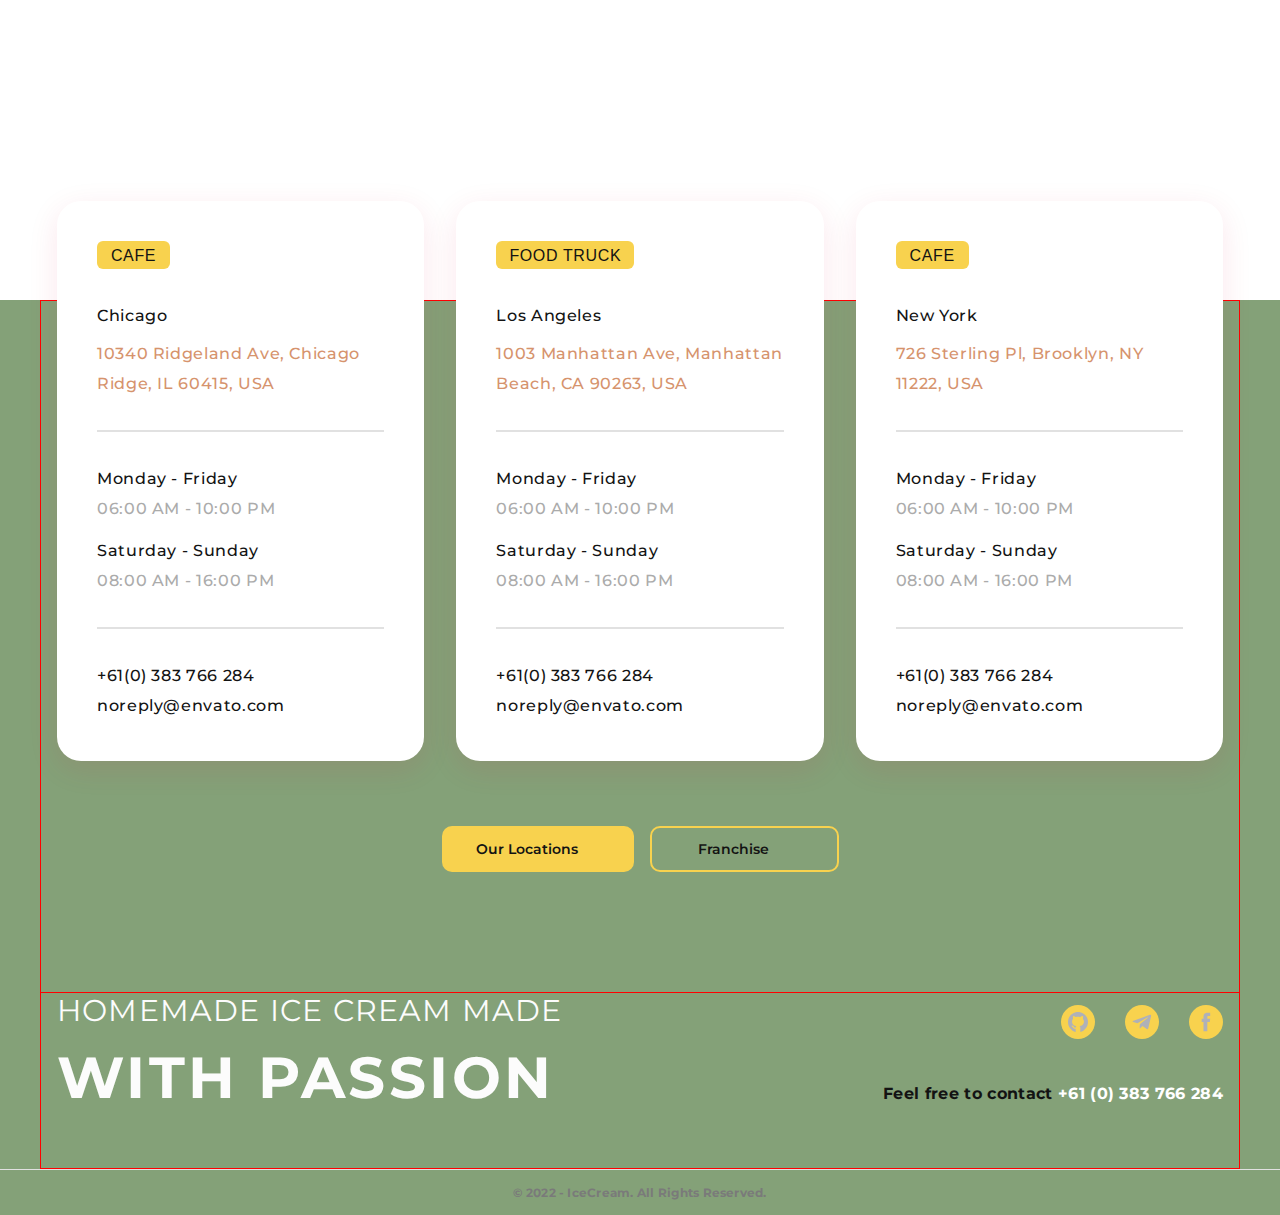
==== commit d8f4971d: "Commit6" ====
--- a/contacts-footer.html
+++ b/contacts-footer.html
@@ -26,7 +26,7 @@
         </section>
         <!--CONTACTS-->
         <section class="ice-bg contacts">
-            <div class="ice-container">
+            <div class="contacts__container">
                 <h2 hidden>Contacts</h2>
                 <ul class="list contacts__block-list">
                     <!--BLOCK 1-->
@@ -119,14 +119,14 @@
                 <li>
                     <button type="button" class="locations-button">Our Locations
                         <svg class="button-icon" width="12" height="12">
-                        <use href="./images/sprite.svg#btn-icon"></use>
+                        <use href="./images/sprite.svg#icon-Frame-button"></use>
                     </svg>
                 </button>
                 </li>
                 <li>
                     <button type="button" class="franchise-button">Franchise
                         <svg class="button-icon" width="12" height="12">
-                        <use href="./images/sprite.svg#btn-icon"></use>
+                        <use href="./images/sprite.svg#icon-Frame-button"></use>
                     </svg>
                 </button>
                 </li>
@@ -134,8 +134,8 @@
         </section>
     </main>
     <!--FOOTER-->
-<footer class="ice-bg">
-    <div class="ice-container">
+<footer class="ice-bg footer">
+    <div class="footer__container">
         <ul class="list footer__list">
             <li>
                 <div>
@@ -175,7 +175,9 @@
             </li>
         </ul>
     </div>
+    <div class="footer__block-copywrite"> 
     <p class="footer__text-copywrite">© 2022 - IceCream. All Rights Reserved.</p>
+    </div>
 </footer>
 </body>
 </html>--- a/css/main.min.css
+++ b/css/main.min.css
@@ -1 +1 @@
-:root{--accent-color: #2196F3;--primery-font: "Roboto", sans-serif;--secondary-font: "Raleway", sans-serif;--primery-text-colour: #212121;--secondary-text-colour: #757575;--transition-dur-and-func: 250ms cubic-bezier(0.4, 0, 0.2, 1)}.visually-hidden{position:absolute;width:1px;height:1px;margin:-1px;padding:0;overflow:hidden;border:0;clip:rect(0 0 0 0)}h1,h2,h3,h4,p{margin-top:0;margin-bottom:0}ul,ol{margin-top:0;margin-bottom:0;padding-left:0}img{display:block;max-width:100%;height:auto}button{cursor:pointer}.list{list-style:none}.link{text-decoration:none}body{font-family:var(--primery-font);color:var(--primery-text-colour)}.section{padding-top:60px;padding-bottom:60px}@media screen and (min-width: 1200px){.section{padding-top:94px;padding-bottom:94px}}.container{padding-left:15px;padding-right:15px}@media screen and (min-width: 480px){.container{width:480px;margin-left:auto;margin-right:auto}}@media screen and (min-width: 768px){.container{width:768px}}@media screen and (min-width: 1200px){.container{width:1200px}}@media screen and (max-width: 767px){.mobile-menu{position:fixed;width:100%;height:100%;background-color:#fff;box-shadow:0 0 0 100vmax rgba(0,0,0,.5);top:0;left:0;z-index:1000;opacity:0;visibility:hidden;pointer-events:none;transition:opacity var(--transition-dur-and-func),visibility var(--transition-dur-and-func)}.mobile-menu.is-open{opacity:1;visibility:visible;pointer-events:auto}.mobile-menu__container{position:relative;padding-left:25px;padding-top:48px;padding-bottom:48px;height:100%}.mobile-menu__close-btn{position:absolute;top:10px;right:15px;background-color:rgba(0,0,0,0);border:none;padding:0;line-height:0}.mobile-menu__close-icon{fill:#212121}.mobile-menu__close-icon:hover,.mobile-menu__close-icon:focus{fill:var(--accent-color)}.mobile-menu__between-position{display:flex;flex-direction:column;justify-content:space-between;height:100%}.mobile-menu__contact-social{display:flex;flex-direction:column;gap:64px}.mobile-menu__list-nav{display:flex;flex-direction:column;gap:32px}.mobile-menu__link-nav{font-weight:500;font-size:40px;line-height:1.17;letter-spacing:.02em;color:var(--primery-text-colour)}.mobile-menu__link-nav:hover,.mobile-menu__link-nav:focus{color:var(--accent-color)}.mobile-menu__list-contact{display:flex;flex-direction:column;gap:32px}.mobile-menu__link-phone{font-weight:500;font-size:34px;line-height:1.17;letter-spacing:.02em;color:var(--accent-color)}.mobile-menu__link-mail{font-weight:500;font-size:24px;line-height:28px;letter-spacing:.02em;color:var(--secondary-text-colour)}.mobile-menu__list-social{display:flex;align-items:center;flex-wrap:wrap}.mobile-menu__item-social{display:flex;align-items:center}.mobile-menu__item-social:not(:last-child)::after{content:"";width:22px;height:0;border:1px solid rgba(33,33,33,.2);transform:rotate(90deg)}.mobile-menu__link-social{font-weight:500;font-size:18px;line-height:1.22;letter-spacing:.02em;color:var(--accent-color)}}@media screen and (min-width: 768px){.mobile-menu{display:none}}.modal-button{padding-top:8px;padding-right:30px;padding-bottom:8px;padding-left:30px;font-weight:700;font-size:16px;line-height:1.88;letter-spacing:.06em;border:#2196f3;border-radius:4px;color:#fff;background:#2196f3;box-shadow:0px 4px 4px rgba(0,0,0,.15);display:block;margin-left:auto;margin-right:auto;transition:background-color var(--transition-dur-and-func)}.modal-button:hover,.modal-button:focus{background-color:#188ce8}.logo{font-family:var(--secondary-font);font-weight:700;font-size:24px;line-height:1.16;letter-spacing:.03em;text-decoration:none;color:var(--primery-text-colour)}.logo-span{color:#2196f3}@media screen and (min-width: 1200px){.logo{font-size:26px;line-height:1.19;color:#000}}.section-title{font-weight:700;font-size:28px;line-height:1.17;letter-spacing:.03em;color:var(--primery-text-colour);text-align:center;margin-bottom:30px}@media screen and (min-width: 1200px){.section-title{font-size:36px;line-height:1.16;margin-bottom:50px}}.header-section{background:#fff;border:1px solid #ececec}@media screen and (max-width: 767px){.header-menu .header-menu__item{display:none}.header-contact{display:none}.header-container{display:flex;align-items:center;justify-content:space-between;padding-top:10px;padding-bottom:10px}.mobile-menu__open-btn{background-color:rgba(0,0,0,0);border:none;padding:0;line-height:0}}@media screen and (min-width: 768px){.mobile-menu__open-btn{display:none}.header-container{display:flex;align-items:center}.header-nav{display:flex;align-items:center}.header-logo{padding-top:26px;padding-bottom:26px}.header-menu{display:flex;align-items:center;padding-top:32px;padding-bottom:32px;margin-left:87px}.header-menu__item:not(:last-child){margin-right:50px}.header-menu__link{position:relative;display:block;font-weight:500;font-size:14px;line-height:1.14;letter-spacing:.02em;color:var(--primery-text-colour);transition:var(--transition-dur-and-func)}.header-menu__link:hover,.header-menu__link:focus{color:var(--accent-color)}.current{color:var(--accent-color)}.current::after{position:absolute;content:"";left:0;bottom:0;border-radius:2px;width:100%;height:4px;background-color:var(--accent-color);border-radius:2px;transition:background-color var(--transition-dur-and-func);bottom:-33px}.header-menu__link .current:hover:after{background-color:var(--accent-color)}.header-contact{align-items:center;margin-left:auto;padding-top:21px;padding-bottom:21px}.header-contact__link-mail{display:flex;align-items:center;font-weight:500;font-size:12px;line-height:1.16;letter-spacing:.02em;margin-bottom:10px;color:var(--secondary-text-colour);transition:color var(--transition-dur-and-func)}.header-contact__link-mail:hover,.header-contact__link-mail:focus{color:var(--accent-color)}.header-contact__icon-mail{margin-right:8px;fill:var(--secondary-text-colour);transition:fill var(--transition-dur-and-func)}.header-contact__link-mail:hover .header-contact__icon-mail,.header-contact__link-mail:focus .header-contact__icon-mail{fill:var(--accent-color)}.header-contact__link-phone{display:flex;align-items:center;font-weight:500;font-size:12px;line-height:1.16;letter-spacing:.02em;color:var(--secondary-text-colour);transition:color var(--transition-dur-and-func)}.header-contact__link-phone:hover,.header-contact__link-phone:focus{color:var(--accent-color)}.header-contact__icon-phone{margin-right:8px;fill:var(--secondary-text-colour);transition:fill var(--transition-dur-and-func)}.header-contact__link-phone:hover .header-contact__icon-phone,.header-contact__link-phone:focus .header-contact__icon-phone{fill:var(--accent-color)}}@media screen and (min-width: 1200px){.header-logo{padding-top:24px;padding-bottom:25px}.header-menu{margin-left:92px}.header-contact{display:flex;align-items:center;justify-content:center;margin-left:auto;padding-top:32px;padding-bottom:32px}.header-contact__link-mail{font-size:14px;line-height:1.14;margin-right:30px;margin-bottom:0}.header-contact__icon-mail{margin-right:10px}.header-contact__link-phone{font-size:14px;line-height:1.14}.header-contact__icon-phone{margin-right:10px}}.hero-section{padding-top:118px;padding-bottom:118px;background-image:linear-gradient(rgba(47, 48, 58, 0.4), rgba(47, 48, 58, 0.4)),url("../images/hero/bg-mobile.jpg");background-size:cover;width:100%;background-color:#c4c4c4;margin-left:auto;margin-right:auto}.hero-title{font-weight:900;font-size:26px;line-height:1.61;letter-spacing:.06em;text-transform:uppercase;color:#fff;max-width:360px;text-align:center;margin-bottom:30px;margin-right:auto;margin-left:auto}.modal-button{padding-top:8px;padding-right:30px;padding-bottom:8px;padding-left:30px;font-weight:700;font-size:16px;line-height:1.88;letter-spacing:.06em;border:#2196f3;border-radius:4px;color:#fff;background:#2196f3;box-shadow:0px 4px 4px rgba(0,0,0,.15);display:block;margin-left:auto;margin-right:auto;transition:background-color var(--transition-dur-and-func)}.modal-button:hover,.modal-button:focus{background-color:#188ce8}@media screen and (min-device-pixel-ratio: 2)and (max-width: 767px),screen and (min-resolution: 192dpi)and (max-width: 767px),screen and (min-resolution: 2dppx)and (max-width: 767px){.hero-section{background-image:linear-gradient(rgba(47, 48, 58, 0.4), rgba(47, 48, 58, 0.4)),url("../images/hero/bg-mobile@2x.jpg")}}@media screen and (min-width: 768px){.hero-section{background-image:linear-gradient(rgba(47, 48, 58, 0.4), rgba(47, 48, 58, 0.4)),url("../images/hero/bg-tablet.jpg")}}@media screen and (min-device-pixel-ratio: 2)and (min-width: 768px),screen and (min-resolution: 192dpi)and (min-width: 768px),screen and (min-resolution: 2dppx)and (min-width: 768px){.hero-section{background-image:linear-gradient(rgba(47, 48, 58, 0.4), rgba(47, 48, 58, 0.4)),url("../images/hero/bg-tablet@2x.jpg")}}@media screen and (min-width: 1200px){.hero-section{padding-top:200px;padding-bottom:200px;background-image:linear-gradient(rgba(47, 48, 58, 0.4), rgba(47, 48, 58, 0.4)),url("../images/hero/bg-desktop.jpg")}.hero-title{font-size:44px;line-height:1.36;max-width:696px}}@media screen and (min-device-pixel-ratio: 2)and (min-width: 1200px),screen and (min-resolution: 192dpi)and (min-width: 1200px),screen and (min-resolution: 2dppx)and (min-width: 1200px){.hero-section{background-image:linear-gradient(rgba(47, 48, 58, 0.4), rgba(47, 48, 58, 0.4)),url("../images/hero/bg-desktop@2x.jpg")}}.advantages__title{font-weight:700;font-size:14px;line-height:1.14;letter-spacing:.03em;text-transform:uppercase;text-align:center;margin-bottom:10px}.advantages__text{font-size:14px;line-height:1.71;letter-spacing:.03em;color:var(--secondary-text-colour)}.advantages__list{display:flex;align-items:stretch;flex-wrap:wrap;gap:30px}.advantages__item{width:100%}.advantages__box{display:flex;justify-content:center;align-items:center;width:100%;height:120px;background:#f5f4fa;border-radius:4px;margin-bottom:30px}.advantages__icon{display:flex;justify-content:center;align-items:center;fill:var(--primery-text-colour)}@media screen and (min-width: 768px){.advantages__item{width:354px}.advantages__title{text-align:left}}@media screen and (min-width: 1200px){.advantages__item{width:270px}}.whatwedo{padding-top:0}.whatwedo__list{display:flex;gap:30px}.whatwedo__item{display:flex;flex-basis:calc(100% - 20px)}.whatwedo__item-overlay{position:relative}.whatwedo__title-overlay{position:absolute;left:0;bottom:0;width:100%;font-size:14px;font-weight:700;color:#fff;line-height:1.14;letter-spacing:.03em;text-transform:uppercase;text-align:center;background-color:rgba(47,48,58,.8);padding-top:27px;padding-bottom:27px}@media screen and (max-width: 1199px){.whatwedo{display:none}}.employee-card{background:#f5f4fa}.employee-card__title-name{font-weight:500;font-size:16px;line-height:1.19;letter-spacing:.03em;margin-bottom:10px}.employee-card__position{font-size:16px;line-height:1.19;letter-spacing:.03em;color:var(--secondary-text-colour);margin-bottom:16px}.employee-card__list{display:flex;align-items:stretch;flex-wrap:wrap;gap:30px}.employee-card__item-content{background:#fff;box-shadow:0px 1px 3px rgba(0,0,0,.12),0px 1px 1px rgba(0,0,0,.14),0px 2px 1px rgba(0,0,0,.2);border-radius:0px 0px 4px 4px;padding-top:30px;padding-bottom:30px;text-align:center}.employee-card__social-list{display:flex;justify-content:center;gap:10px}.employee-card__social-link{display:flex;justify-content:center;align-items:center;width:44px;height:44px;border-radius:50%;background-color:#fff;transition:background-color var(--transition-dur-and-func)}.employee-card__social-link:hover,.employee-card__social-link:focus{background-color:var(--accent-color)}.employee-card__social-icon{fill:#afb1b8;transition:fill var(--transition-dur-and-func)}.employee-card__social-link:hover .employee-card__social-icon,.employee-card__social-link:focus .employee-card__social-icon{fill:#fff}@media screen and (min-width: 768px){.employee-card__item{width:354px}}@media screen and (min-width: 1200px){.employee-card__item{width:270px}}.regular-customers__list{display:flex;align-items:stretch;flex-wrap:wrap;gap:30px}.regular-customers__link{display:flex;justify-content:center;align-items:center;width:210px;height:92px;border:1px solid #afb1b8;border-radius:4px;transition:border-color var(--transition-dur-and-func)}.regular-customers__link:hover,.regular-customers__link:focus{border-color:var(--accent-color)}.regular-customers__icon{fill:#afb1b8;transition:fill var(--transition-dur-and-func)}.regular-customers__link:hover .regular-customers__icon,.regular-customers__link:focus .regular-customers__icon{fill:var(--accent-color)}@media screen and (min-width: 768px){.regular-customers__link{width:226px}}@media screen and (min-width: 1200px){.regular-customers__link{width:170px}}.portfolio-filter{display:flex;flex-wrap:wrap;row-gap:15px;align-items:stretch;align-items:left;margin-bottom:40px;max-width:335px}.portfolio-filter__item:not(:last-child){margin-right:8px}.portfolio-filter__button{padding-top:6px;padding-right:22px;padding-bottom:6px;padding-left:22px;font-weight:500;font-size:16px;line-height:1.62;letter-spacing:.03em;background-color:#f5f4fa;border:#f5f4fa;border-radius:4px;cursor:pointer;transition:box-shadow var(--transition-dur-and-func),border-color var(--transition-dur-and-func),color var(--transition-dur-and-func),background-color var(--transition-dur-and-func)}.portfolio-filter__button:hover,.portfolio-filter__button:focus{color:#fff;background-color:var(--accent-color);border-color:var(--accent-color);box-shadow:0px 3px 1px rgba(0,0,0,.1),0px 1px 2px rgba(0,0,0,.08),0px 2px 2px rgba(0,0,0,.12)}.portfolio-card{display:flex;align-items:stretch;flex-wrap:wrap;gap:30px}.portfolio-card__item{border:1px solid #eee;transition:box-shadow var(--transition-dur-and-func)}.portfolio-card__item:hover,.portfolio-card__item:focus{box-shadow:0px 1px 1px rgba(0,0,0,.12),0px 4px 4px rgba(0,0,0,.06),1px 4px 6px rgba(0,0,0,.16)}.portfolio-card__overlay{position:relative;overflow:hidden}.portfolio-card__overlay-text{position:absolute;left:0;top:0;width:100%;height:100%;transform:translate(0, 101%);transition:transform var(--transition-dur-and-func);font-size:18px;color:#fff;line-height:1.56;letter-spacing:.03em;background-color:rgba(33,150,243,.9);padding:63px 24px 63px 24px}.portfolio-card__item:hover .portfolio-card__overlay-text,.portfolio-card__item:focus .portfolio-card__overlay-text{transform:translate(0, 0)}.portfolio-card__container{background:#fff;padding:20px 24px 20px 24px}.portfolio-card__title{font-weight:700;font-size:18px;line-height:2;letter-spacing:.06em;margin-bottom:4px}.portfolio-card__type{font-size:16px;line-height:1.88;letter-spacing:.03em;color:var(--secondary-text-colour)}@media screen and (min-width: 768px){.portfolio-filter{align-items:center;max-width:575px;margin-bottom:30px;margin-left:auto;margin-right:auto}.portfolio-card__item{width:354px}}@media screen and (min-width: 1200px){.portfolio-filter{margin-bottom:50px}.portfolio-card__item{width:370px}}.footer-section{background:#2f303a;padding-top:60px;padding-bottom:60px}.contacts-container{min-width:max-content;text-align:center}.footer-logo{color:#fff}.contacts{margin-top:20px}.contacts__item{margin-bottom:8px}.contacts__link{font-style:normal;font-size:14px;line-height:1.71;letter-spacing:.03em;color:rgba(255,255,255,.6)}.contacts__link_address{color:#fff}.social-container{width:206px;text-align:center;margin-top:60px;margin-left:auto;margin-right:auto}.social-container-title{font-weight:700;font-size:14px;line-height:16px;letter-spacing:.03em;text-transform:uppercase;color:#fff;margin-bottom:20px}.social{display:flex;justify-content:center;gap:10px}.social__link{display:flex;justify-content:center;align-items:center;width:44px;height:44px;border-radius:50%;background:rgba(255,255,255,.1);transition:background-color var(--transition-dur-and-func)}.social__link:hover,.social__link:focus{background-color:var(--accent-color)}.social__icon{fill:#fff}.sbscr-form-container{text-align:center;margin-top:60px;margin-right:auto;margin-left:auto}.sbscr-form-container-title{font-weight:700;font-size:14px;line-height:1.14;letter-spacing:.03em;text-transform:uppercase;color:#fff;margin-bottom:20px}.sbscr-form__field{width:100%}.sbscr-form__input{width:100%;height:50px;border:1px solid rgba(255,255,255,.3);filter:drop-shadow(0px 4px 4px rgba(0, 0, 0, 0.15));border-radius:4px;font-size:16px;line-height:1.25;letter-spacing:.03em;color:#fff;padding-left:16px;background-color:#2f303a;transition:border-color var(--transition-dur-and-func)}.sbscr-form__input:focus{outline:none;border-color:var(--accent-color)}.sbscr-form__input::placeholder{font-size:16px;line-height:1.25;letter-spacing:.03em;color:rgba(255,255,255,.6)}.sbscr-form__button{display:flex;justify-content:center;align-items:center;margin-left:auto;margin-right:auto;margin-top:20px;padding:10px 28px 10px 28px;font-weight:700;font-size:16px;line-height:1.88;letter-spacing:.06em;border:var(--accent-color);border-radius:4px;color:#fff;background-color:var(--accent-color);box-shadow:0px 4px 4px rgba(0,0,0,.15);transition:background-color var(--transition-dur-and-func)}.sbscr-form__button:hover,.sbscr-form__button:focus{background-color:#188ce8}.sbscr-form__icon{margin-left:10px}@media screen and (min-width: 768px){.footer-container{display:flex;flex-wrap:wrap}.sbscr-form__input{width:450px}.social-container{margin-top:5px;margin-left:165px}.contacts-container{margin-left:76px}}@media screen and (min-width: 1200px){.footer-container{display:flex}.sbscr-form{display:flex}.contacts-container{text-align:left;margin-left:0}.social-container{text-align:left;margin-top:12px;margin-left:70px}.sbscr-form-container{text-align:left;margin-left:93px;margin-top:12px}.sbscr-form__input{width:358px}.sbscr-form__button{margin-left:12px;margin-top:0}.contacts__item{margin-bottom:9px}}.backdrop{position:fixed;z-index:100;top:0;left:0;width:100%;height:100%;background-color:rgba(0,0,0,.2);transition:opacity var(--transition-dur-and-func),visibility var(--transition-dur-and-func)}.backdrop.is-hidden{opacity:0;visibility:hidden;pointer-events:none}.modal{position:absolute;top:50%;left:50%;transform:translate(-50%, -50%);width:450px;height:609px;background-color:#fff;padding:40px}.modal__close-btn{position:absolute;top:8px;right:8px;display:flex;justify-content:center;align-items:center;width:30px;height:30px;border-radius:50%;background-color:#fff;border:1px solid rgba(0,0,0,.1);padding:0;transition:border-color var(--transition-dur-and-func)}.modal__close-btn:hover,.modal__close-btn:focus{border-color:var(--accent-color)}.modal__close-icon{transition:fill var(--transition-dur-and-func)}.modal__close-btn:hover .modal__close-icon,.modal__close-btn:focus .modal__close-icon{fill:var(--accent-color)}.modal__title{font-weight:700;font-size:20px;line-height:1.15;text-align:center;letter-spacing:.03em;margin-bottom:12px}.modal-form{display:flex;flex-direction:column}.modal-form__field{margin-bottom:10px}.modal-form__input{width:100%;height:40px;border:1px solid rgba(33,33,33,.2);border-radius:4px;padding-left:44px;font-size:16px;line-height:1.16;letter-spacing:.01em;transition:border-color var(--transition-dur-and-func)}.modal-form__input:focus{outline:none;border-color:var(--accent-color)}.modal-form__input-desc{display:block;font-size:12px;line-height:1.16;letter-spacing:.01em;color:var(--secondary-text-colour);margin-bottom:4px}.modal-form__input-wrapper{display:block;position:relative}.modal-form__icon{position:absolute;top:50%;left:12px;transform:translate(0, -50%);transition:fill var(--transition-dur-and-func)}.modal-form__input:focus+.modal-form__icon{fill:var(--accent-color)}.modal-form__massage{resize:none;width:100%;height:120px;border:1px solid rgba(33,33,33,.2);border-radius:4px;padding:12px 16px 12px 16px;font-size:16px;line-height:1.16;letter-spacing:.01em;transition:border-color var(--transition-dur-and-func)}.modal-form__massage:focus{outline:none;border-color:var(--accent-color)}.modal-form__massage::placeholder{font-size:12px;color:rgba(117,117,117,.5)}.modal-form__check{transition:background-image var(--transition-dur-and-func)}.modal-form__check-desc{display:flex;align-items:center;font-size:12px;line-height:1.16;letter-spacing:.03em;color:var(--secondary-text-colour);margin-bottom:30px}.modal-form__check-desc::before{content:"";display:block;cursor:pointer;width:16px;height:15px;background-image:url(../images/icones/empty-check.svg);background-color:#fff;margin-right:7px}.modal-form__check:checked+.modal-form__check-desc::before{background-image:url(../images/icones/full-check.svg);background-color:var(--accent-color);background-repeat:no-repeat;background-position:center;background-size:contain;border:.2px solid var(--accent-color);border-radius:2px}.modal-form__check-desc-link{font-size:14px;line-height:1.71;letter-spacing:.03em;text-decoration-line:underline;color:var(--accent-color)}.modal-form__submit-btn{align-self:center;padding:10px 52px 10px 52px;font-weight:700;font-size:16px;line-height:1.88;letter-spacing:.06em;border:var(--accent-color);border-radius:4px;color:#fff;background:var(--accent-color);box-shadow:0px 4px 4px rgba(0,0,0,.15);display:block;transition:background-color var(--transition-dur-and-func)}.modal-form__submit-btn:hover,.modal-form__submit-btn:focus{background-color:#188ce8}@media screen and (max-width: 450px){.modal{width:100%;height:fit-content}.modal-form__check-desc{flex-wrap:wrap}}@media screen and (min-width: 1200px){.modal{width:528px;height:581px}.modal-form__check-desc{font-size:14px;line-height:1.71}.modal-form__check-desc::before{margin-left:14px}}.customer{height:300px}h1,h2,h3,h4,p{margin-top:0;margin-bottom:0}ul,ol{margin-top:0;margin-bottom:0;padding-left:0}img{display:block;max-width:100%;height:auto}button{cursor:pointer}.list{list-style:none}.link{text-decoration:none}body{font-family:var(--primery-font);color:var(--primery-text-colour)}.ice-bg{background-color:#84a178}.locations-button{padding-top:14px;padding-right:34px;padding-bottom:14px;padding-left:34px;font-family:"Montserrat";font-style:normal;font-weight:600;font-size:14px;line-height:1.29;display:flex;align-items:center;text-align:center;color:#131313;border:#f8d24e;border-radius:10px;background-color:#f8d24e;display:block;margin-left:auto;margin-right:auto;transition:background-color,border-color 250ms cubic-bezier(0.4, 0, 0.2, 1)}.locations-button:hover{background-color:#0a8817;border-color:#0a8817}.locations-button:focus{background-color:#0a8817;color:#fcfcfc}.franchise-button{padding-top:12px;padding-right:46px;padding-bottom:12px;padding-left:46px;font-family:"Montserrat";font-style:normal;font-weight:600;font-size:14px;line-height:1.29;display:flex;align-items:center;text-align:center;color:#131313;border:2px solid #f8d24e;border-radius:10px;background-color:#84a178;display:block;margin-left:auto;margin-right:auto;transition:border-color 250ms cubic-bezier(0.4, 0, 0.2, 1)}.franchise-button:hover{border-color:#0a8817}.franchise-button:focus{color:#fcfcfc}.button-icon{margin-left:6px}.locations-button:focus .button-icon,.franchise-button:focus .button-icon{fill:#fcfcfc}.visually-hidden{position:absolute;width:1px;height:1px;margin:-1px;padding:0;overflow:hidden;border:0;clip:rect(0 0 0 0)}.ice-container{padding-left:15px;padding-right:15px;position:relative}@media screen and (min-width: 480px){.ice-container{width:480px;margin-left:auto;margin-right:auto}}@media screen and (min-width: 768px){.ice-container{width:768px}}@media screen and (min-width: 1200px){.ice-container{width:1200px}}.ice-section{padding-top:60px;padding-bottom:60px}@media screen and (min-width: 1200px){.section{padding-top:94px;padding-bottom:94px}}.contacts{position:relative;margin-top:0}.contacts__block-container{height:content;background:#fff;padding:40px;box-shadow:0px 8px 30px rgba(212,20,67,.1);border-radius:24px}.contacts__block-list{display:flex;flex-direction:column;align-items:center;gap:20px;transform:translate(0, -345px)}.contacts__block-item{display:flex;max-width:280px}.contacts__block-title-cafe{width:80px;height:16px;background-color:#f8d24e;border-radius:4px;text-align:center;font-weight:500;font-size:12px;line-height:1.5;letter-spacing:.04em;color:#fcfcfc;text-transform:uppercase;margin-bottom:20px}.contacts__block-title-truck{width:130px;height:16px;background-color:#f8d24e;border-radius:4px;text-align:center;font-weight:500;font-size:12px;line-height:1.5;letter-spacing:.04em;color:#fcfcfc;text-transform:uppercase;margin-bottom:20px}.contacts__list-address{display:flex;flex-direction:column}.contacts__item-address{margin-bottom:8px}.contacts__list-time{display:flex;flex-direction:column}.contacts__item-time{margin-bottom:12px}.contacts__list::after{content:"";max-width:288px;height:0px;border:1px solid #e1e1e1;margin-top:24px;margin-bottom:24px}.contacts__text{font-family:"Montserrat";font-style:normal;font-weight:500;font-size:12px;line-height:1.86;letter-spacing:.04em;color:#131313}.contacts__text-address{color:#d6936d;transition:text-decoration 250ms cubic-bezier(0.4, 0, 0.2, 1)}.contacts__text-address:hover,.contacts__text-address:focus{text-decoration:underline}.contacts__text-time{color:#ababab}.contacts__list-button{display:flex;flex-direction:column;align-items:center;justify-content:center;gap:16px;margin-top:-310px;padding-bottom:39px}@media screen and (min-width: 768px){.contacts__block-list{transform:translate(0, -300px);display:flex;flex-direction:row;gap:16px}.contacts__list-button{display:flex;flex-direction:row;gap:16px;margin-top:-235px;padding-bottom:40px}.contacts__block-item{max-width:calc((100% - 32px)/3)}.contacts__block-container{padding-top:40px;padding-left:24px;padding-right:40px;padding-bottom:40px}.contacts__text{font-size:14px}.contacts__item-time{margin-bottom:12px}.contacts__list::after{margin-top:32px;margin-bottom:32px}.contacts__block-title-cafe{width:73px;height:28px;border-radius:6px;font-size:16px;line-height:1.86;letter-spacing:.04em;color:#131313;margin-bottom:32px}.contacts__block-title-truck{width:138px;height:28px;border-radius:6px;font-size:16px;line-height:1.86;letter-spacing:.04em;color:#131313;margin-bottom:32px}}@media screen and (min-width: 1200px){.contacts__block-list{transform:translate(0, -100px);display:flex;flex-direction:row;gap:32px}.contacts__list-button{margin-top:-35px;padding-bottom:120px}.contacts__block-item{max-width:calc((100% - 64px)/3)}.contacts__block-container{padding:40px}.contacts__text{font-size:16px}}.footer__text-small{font-family:"Montserrat";font-style:normal;font-weight:700;font-size:18px;line-height:1.22;letter-spacing:.04em;text-transform:uppercase;color:#fcfcfc;margin-bottom:14px}.footer__text-big{font-family:"Montserrat";font-style:normal;font-weight:700;font-size:34px;line-height:1.22;letter-spacing:.06em;text-transform:uppercase;color:#fcfcfc}.footer__list{display:flex;flex-direction:column;margin-bottom:54px}.footer__text-copywrite{font-family:"Montserrat";font-style:normal;font-weight:700;font-size:14px;line-height:1.52;letter-spacing:.02em;color:#7a7a7a;text-align:center;padding-top:16px;padding-bottom:62px;max-width:100%;border-top:1px solid #e1e1e1}.footer__list-social{display:flex;align-items:center;justify-content:right;gap:30px;margin-top:42px;margin-bottom:38px}.footer__link-social{display:flex;justify-content:center;align-items:center;width:34px;height:34px;border-radius:50%;background-color:#f8d24e}.social__icon{fill:#84a178}.footer__icon-social{fill:#afb1b8;transition:fill 250ms cubic-bezier(0.4, 0, 0.2, 1)}.footer__link-social:hover .footer__icon-social,.footer__link-social:focus .footer__icon-social{fill:#fcfcfc}.footer__block-tel{display:flex;justify-content:right}.footer__link-tel{font-family:"Montserrat";font-style:normal;font-weight:700;font-size:12px;line-height:1.86;letter-spacing:.02em;color:#fff}.footer__link-tel-span{font-family:"Montserrat";font-style:normal;font-weight:700;font-size:12px;line-height:1.86;letter-spacing:.02em;color:#131313;cursor:text}@media screen and (min-width: 768px){.footer__text-small{font-weight:700;font-size:26px;margin-bottom:9px;max-width:352px}.footer__text-big{font-size:48px;max-width:340px}.footer__link-tel{font-size:14px}.footer__link-tel-span{font-size:14px}.footer__list-social{margin-top:68px;margin-bottom:32px}.footer__list{display:flex;flex-direction:row;justify-content:space-between;margin-bottom:32px}.footer__link-tel{font-size:16px}.footer__link-tel-span{font-size:16px}.footer__text-copywrite{font-size:12px;line-height:1.86;max-width:100%;padding-top:12px;padding-bottom:11px}}@media screen and (min-width: 1200px){.footer__text-small{font-weight:400;font-size:30px;margin-bottom:14px;max-width:600px}.footer__text-big{font-size:58px;max-width:600px}.footer__link-tel{font-size:16px}.footer__link-tel-span{font-size:16px}.footer__list-social{margin-top:12px;margin-bottom:40px}.footer__list{margin-bottom:54px}}/*# sourceMappingURL=main.min.css.map */+:root{--accent-color: #2196F3;--primery-font: "Roboto", sans-serif;--secondary-font: "Raleway", sans-serif;--primery-text-colour: #212121;--secondary-text-colour: #757575;--transition-dur-and-func: 250ms cubic-bezier(0.4, 0, 0.2, 1)}.visually-hidden{position:absolute;width:1px;height:1px;margin:-1px;padding:0;overflow:hidden;border:0;clip:rect(0 0 0 0)}h1,h2,h3,h4,p{margin-top:0;margin-bottom:0}ul,ol{margin-top:0;margin-bottom:0;padding-left:0}img{display:block;max-width:100%;height:auto}button{cursor:pointer}.list{list-style:none}.link{text-decoration:none}body{font-family:var(--primery-font);color:var(--primery-text-colour)}.section{padding-top:60px;padding-bottom:60px}@media screen and (min-width: 1200px){.section{padding-top:94px;padding-bottom:94px}}.container{padding-left:15px;padding-right:15px}@media screen and (min-width: 480px){.container{width:480px;margin-left:auto;margin-right:auto}}@media screen and (min-width: 768px){.container{width:768px}}@media screen and (min-width: 1200px){.container{width:1200px}}@media screen and (max-width: 767px){.mobile-menu{position:fixed;width:100%;height:100%;background-color:#fff;box-shadow:0 0 0 100vmax rgba(0,0,0,.5);top:0;left:0;z-index:1000;opacity:0;visibility:hidden;pointer-events:none;transition:opacity var(--transition-dur-and-func),visibility var(--transition-dur-and-func)}.mobile-menu.is-open{opacity:1;visibility:visible;pointer-events:auto}.mobile-menu__container{position:relative;padding-left:25px;padding-top:48px;padding-bottom:48px;height:100%}.mobile-menu__close-btn{position:absolute;top:10px;right:15px;background-color:rgba(0,0,0,0);border:none;padding:0;line-height:0}.mobile-menu__close-icon{fill:#212121}.mobile-menu__close-icon:hover,.mobile-menu__close-icon:focus{fill:var(--accent-color)}.mobile-menu__between-position{display:flex;flex-direction:column;justify-content:space-between;height:100%}.mobile-menu__contact-social{display:flex;flex-direction:column;gap:64px}.mobile-menu__list-nav{display:flex;flex-direction:column;gap:32px}.mobile-menu__link-nav{font-weight:500;font-size:40px;line-height:1.17;letter-spacing:.02em;color:var(--primery-text-colour)}.mobile-menu__link-nav:hover,.mobile-menu__link-nav:focus{color:var(--accent-color)}.mobile-menu__list-contact{display:flex;flex-direction:column;gap:32px}.mobile-menu__link-phone{font-weight:500;font-size:34px;line-height:1.17;letter-spacing:.02em;color:var(--accent-color)}.mobile-menu__link-mail{font-weight:500;font-size:24px;line-height:28px;letter-spacing:.02em;color:var(--secondary-text-colour)}.mobile-menu__list-social{display:flex;align-items:center;flex-wrap:wrap}.mobile-menu__item-social{display:flex;align-items:center}.mobile-menu__item-social:not(:last-child)::after{content:"";width:22px;height:0;border:1px solid rgba(33,33,33,.2);transform:rotate(90deg)}.mobile-menu__link-social{font-weight:500;font-size:18px;line-height:1.22;letter-spacing:.02em;color:var(--accent-color)}}@media screen and (min-width: 768px){.mobile-menu{display:none}}.modal-button{padding-top:8px;padding-right:30px;padding-bottom:8px;padding-left:30px;font-weight:700;font-size:16px;line-height:1.88;letter-spacing:.06em;border:#2196f3;border-radius:4px;color:#fff;background:#2196f3;box-shadow:0px 4px 4px rgba(0,0,0,.15);display:block;margin-left:auto;margin-right:auto;transition:background-color var(--transition-dur-and-func)}.modal-button:hover,.modal-button:focus{background-color:#188ce8}.logo{font-family:var(--secondary-font);font-weight:700;font-size:24px;line-height:1.16;letter-spacing:.03em;text-decoration:none;color:var(--primery-text-colour)}.logo-span{color:#2196f3}@media screen and (min-width: 1200px){.logo{font-size:26px;line-height:1.19;color:#000}}.section-title{font-weight:700;font-size:28px;line-height:1.17;letter-spacing:.03em;color:var(--primery-text-colour);text-align:center;margin-bottom:30px}@media screen and (min-width: 1200px){.section-title{font-size:36px;line-height:1.16;margin-bottom:50px}}.header-section{background:#fff;border:1px solid #ececec}@media screen and (max-width: 767px){.header-menu .header-menu__item{display:none}.header-contact{display:none}.header-container{display:flex;align-items:center;justify-content:space-between;padding-top:10px;padding-bottom:10px}.mobile-menu__open-btn{background-color:rgba(0,0,0,0);border:none;padding:0;line-height:0}}@media screen and (min-width: 768px){.mobile-menu__open-btn{display:none}.header-container{display:flex;align-items:center}.header-nav{display:flex;align-items:center}.header-logo{padding-top:26px;padding-bottom:26px}.header-menu{display:flex;align-items:center;padding-top:32px;padding-bottom:32px;margin-left:87px}.header-menu__item:not(:last-child){margin-right:50px}.header-menu__link{position:relative;display:block;font-weight:500;font-size:14px;line-height:1.14;letter-spacing:.02em;color:var(--primery-text-colour);transition:var(--transition-dur-and-func)}.header-menu__link:hover,.header-menu__link:focus{color:var(--accent-color)}.current{color:var(--accent-color)}.current::after{position:absolute;content:"";left:0;bottom:0;border-radius:2px;width:100%;height:4px;background-color:var(--accent-color);border-radius:2px;transition:background-color var(--transition-dur-and-func);bottom:-33px}.header-menu__link .current:hover:after{background-color:var(--accent-color)}.header-contact{align-items:center;margin-left:auto;padding-top:21px;padding-bottom:21px}.header-contact__link-mail{display:flex;align-items:center;font-weight:500;font-size:12px;line-height:1.16;letter-spacing:.02em;margin-bottom:10px;color:var(--secondary-text-colour);transition:color var(--transition-dur-and-func)}.header-contact__link-mail:hover,.header-contact__link-mail:focus{color:var(--accent-color)}.header-contact__icon-mail{margin-right:8px;fill:var(--secondary-text-colour);transition:fill var(--transition-dur-and-func)}.header-contact__link-mail:hover .header-contact__icon-mail,.header-contact__link-mail:focus .header-contact__icon-mail{fill:var(--accent-color)}.header-contact__link-phone{display:flex;align-items:center;font-weight:500;font-size:12px;line-height:1.16;letter-spacing:.02em;color:var(--secondary-text-colour);transition:color var(--transition-dur-and-func)}.header-contact__link-phone:hover,.header-contact__link-phone:focus{color:var(--accent-color)}.header-contact__icon-phone{margin-right:8px;fill:var(--secondary-text-colour);transition:fill var(--transition-dur-and-func)}.header-contact__link-phone:hover .header-contact__icon-phone,.header-contact__link-phone:focus .header-contact__icon-phone{fill:var(--accent-color)}}@media screen and (min-width: 1200px){.header-logo{padding-top:24px;padding-bottom:25px}.header-menu{margin-left:92px}.header-contact{display:flex;align-items:center;justify-content:center;margin-left:auto;padding-top:32px;padding-bottom:32px}.header-contact__link-mail{font-size:14px;line-height:1.14;margin-right:30px;margin-bottom:0}.header-contact__icon-mail{margin-right:10px}.header-contact__link-phone{font-size:14px;line-height:1.14}.header-contact__icon-phone{margin-right:10px}}.hero-section{padding-top:118px;padding-bottom:118px;background-image:linear-gradient(rgba(47, 48, 58, 0.4), rgba(47, 48, 58, 0.4)),url("../images/hero/bg-mobile.jpg");background-size:cover;width:100%;background-color:#c4c4c4;margin-left:auto;margin-right:auto}.hero-title{font-weight:900;font-size:26px;line-height:1.61;letter-spacing:.06em;text-transform:uppercase;color:#fff;max-width:360px;text-align:center;margin-bottom:30px;margin-right:auto;margin-left:auto}.modal-button{padding-top:8px;padding-right:30px;padding-bottom:8px;padding-left:30px;font-weight:700;font-size:16px;line-height:1.88;letter-spacing:.06em;border:#2196f3;border-radius:4px;color:#fff;background:#2196f3;box-shadow:0px 4px 4px rgba(0,0,0,.15);display:block;margin-left:auto;margin-right:auto;transition:background-color var(--transition-dur-and-func)}.modal-button:hover,.modal-button:focus{background-color:#188ce8}@media screen and (min-device-pixel-ratio: 2)and (max-width: 767px),screen and (min-resolution: 192dpi)and (max-width: 767px),screen and (min-resolution: 2dppx)and (max-width: 767px){.hero-section{background-image:linear-gradient(rgba(47, 48, 58, 0.4), rgba(47, 48, 58, 0.4)),url("../images/hero/bg-mobile@2x.jpg")}}@media screen and (min-width: 768px){.hero-section{background-image:linear-gradient(rgba(47, 48, 58, 0.4), rgba(47, 48, 58, 0.4)),url("../images/hero/bg-tablet.jpg")}}@media screen and (min-device-pixel-ratio: 2)and (min-width: 768px),screen and (min-resolution: 192dpi)and (min-width: 768px),screen and (min-resolution: 2dppx)and (min-width: 768px){.hero-section{background-image:linear-gradient(rgba(47, 48, 58, 0.4), rgba(47, 48, 58, 0.4)),url("../images/hero/bg-tablet@2x.jpg")}}@media screen and (min-width: 1200px){.hero-section{padding-top:200px;padding-bottom:200px;background-image:linear-gradient(rgba(47, 48, 58, 0.4), rgba(47, 48, 58, 0.4)),url("../images/hero/bg-desktop.jpg")}.hero-title{font-size:44px;line-height:1.36;max-width:696px}}@media screen and (min-device-pixel-ratio: 2)and (min-width: 1200px),screen and (min-resolution: 192dpi)and (min-width: 1200px),screen and (min-resolution: 2dppx)and (min-width: 1200px){.hero-section{background-image:linear-gradient(rgba(47, 48, 58, 0.4), rgba(47, 48, 58, 0.4)),url("../images/hero/bg-desktop@2x.jpg")}}.advantages__title{font-weight:700;font-size:14px;line-height:1.14;letter-spacing:.03em;text-transform:uppercase;text-align:center;margin-bottom:10px}.advantages__text{font-size:14px;line-height:1.71;letter-spacing:.03em;color:var(--secondary-text-colour)}.advantages__list{display:flex;align-items:stretch;flex-wrap:wrap;gap:30px}.advantages__item{width:100%}.advantages__box{display:flex;justify-content:center;align-items:center;width:100%;height:120px;background:#f5f4fa;border-radius:4px;margin-bottom:30px}.advantages__icon{display:flex;justify-content:center;align-items:center;fill:var(--primery-text-colour)}@media screen and (min-width: 768px){.advantages__item{width:354px}.advantages__title{text-align:left}}@media screen and (min-width: 1200px){.advantages__item{width:270px}}.whatwedo{padding-top:0}.whatwedo__list{display:flex;gap:30px}.whatwedo__item{display:flex;flex-basis:calc(100% - 20px)}.whatwedo__item-overlay{position:relative}.whatwedo__title-overlay{position:absolute;left:0;bottom:0;width:100%;font-size:14px;font-weight:700;color:#fff;line-height:1.14;letter-spacing:.03em;text-transform:uppercase;text-align:center;background-color:rgba(47,48,58,.8);padding-top:27px;padding-bottom:27px}@media screen and (max-width: 1199px){.whatwedo{display:none}}.employee-card{background:#f5f4fa}.employee-card__title-name{font-weight:500;font-size:16px;line-height:1.19;letter-spacing:.03em;margin-bottom:10px}.employee-card__position{font-size:16px;line-height:1.19;letter-spacing:.03em;color:var(--secondary-text-colour);margin-bottom:16px}.employee-card__list{display:flex;align-items:stretch;flex-wrap:wrap;gap:30px}.employee-card__item-content{background:#fff;box-shadow:0px 1px 3px rgba(0,0,0,.12),0px 1px 1px rgba(0,0,0,.14),0px 2px 1px rgba(0,0,0,.2);border-radius:0px 0px 4px 4px;padding-top:30px;padding-bottom:30px;text-align:center}.employee-card__social-list{display:flex;justify-content:center;gap:10px}.employee-card__social-link{display:flex;justify-content:center;align-items:center;width:44px;height:44px;border-radius:50%;background-color:#fff;transition:background-color var(--transition-dur-and-func)}.employee-card__social-link:hover,.employee-card__social-link:focus{background-color:var(--accent-color)}.employee-card__social-icon{fill:#afb1b8;transition:fill var(--transition-dur-and-func)}.employee-card__social-link:hover .employee-card__social-icon,.employee-card__social-link:focus .employee-card__social-icon{fill:#fff}@media screen and (min-width: 768px){.employee-card__item{width:354px}}@media screen and (min-width: 1200px){.employee-card__item{width:270px}}.regular-customers__list{display:flex;align-items:stretch;flex-wrap:wrap;gap:30px}.regular-customers__link{display:flex;justify-content:center;align-items:center;width:210px;height:92px;border:1px solid #afb1b8;border-radius:4px;transition:border-color var(--transition-dur-and-func)}.regular-customers__link:hover,.regular-customers__link:focus{border-color:var(--accent-color)}.regular-customers__icon{fill:#afb1b8;transition:fill var(--transition-dur-and-func)}.regular-customers__link:hover .regular-customers__icon,.regular-customers__link:focus .regular-customers__icon{fill:var(--accent-color)}@media screen and (min-width: 768px){.regular-customers__link{width:226px}}@media screen and (min-width: 1200px){.regular-customers__link{width:170px}}.portfolio-filter{display:flex;flex-wrap:wrap;row-gap:15px;align-items:stretch;align-items:left;margin-bottom:40px;max-width:335px}.portfolio-filter__item:not(:last-child){margin-right:8px}.portfolio-filter__button{padding-top:6px;padding-right:22px;padding-bottom:6px;padding-left:22px;font-weight:500;font-size:16px;line-height:1.62;letter-spacing:.03em;background-color:#f5f4fa;border:#f5f4fa;border-radius:4px;cursor:pointer;transition:box-shadow var(--transition-dur-and-func),border-color var(--transition-dur-and-func),color var(--transition-dur-and-func),background-color var(--transition-dur-and-func)}.portfolio-filter__button:hover,.portfolio-filter__button:focus{color:#fff;background-color:var(--accent-color);border-color:var(--accent-color);box-shadow:0px 3px 1px rgba(0,0,0,.1),0px 1px 2px rgba(0,0,0,.08),0px 2px 2px rgba(0,0,0,.12)}.portfolio-card{display:flex;align-items:stretch;flex-wrap:wrap;gap:30px}.portfolio-card__item{border:1px solid #eee;transition:box-shadow var(--transition-dur-and-func)}.portfolio-card__item:hover,.portfolio-card__item:focus{box-shadow:0px 1px 1px rgba(0,0,0,.12),0px 4px 4px rgba(0,0,0,.06),1px 4px 6px rgba(0,0,0,.16)}.portfolio-card__overlay{position:relative;overflow:hidden}.portfolio-card__overlay-text{position:absolute;left:0;top:0;width:100%;height:100%;transform:translate(0, 101%);transition:transform var(--transition-dur-and-func);font-size:18px;color:#fff;line-height:1.56;letter-spacing:.03em;background-color:rgba(33,150,243,.9);padding:63px 24px 63px 24px}.portfolio-card__item:hover .portfolio-card__overlay-text,.portfolio-card__item:focus .portfolio-card__overlay-text{transform:translate(0, 0)}.portfolio-card__container{background:#fff;padding:20px 24px 20px 24px}.portfolio-card__title{font-weight:700;font-size:18px;line-height:2;letter-spacing:.06em;margin-bottom:4px}.portfolio-card__type{font-size:16px;line-height:1.88;letter-spacing:.03em;color:var(--secondary-text-colour)}@media screen and (min-width: 768px){.portfolio-filter{align-items:center;max-width:575px;margin-bottom:30px;margin-left:auto;margin-right:auto}.portfolio-card__item{width:354px}}@media screen and (min-width: 1200px){.portfolio-filter{margin-bottom:50px}.portfolio-card__item{width:370px}}.footer-section{background:#2f303a;padding-top:60px;padding-bottom:60px}.contacts-container{min-width:max-content;text-align:center}.footer-logo{color:#fff}.contacts{margin-top:20px}.contacts__item{margin-bottom:8px}.contacts__link{font-style:normal;font-size:14px;line-height:1.71;letter-spacing:.03em;color:rgba(255,255,255,.6)}.contacts__link_address{color:#fff}.social-container{width:206px;text-align:center;margin-top:60px;margin-left:auto;margin-right:auto}.social-container-title{font-weight:700;font-size:14px;line-height:16px;letter-spacing:.03em;text-transform:uppercase;color:#fff;margin-bottom:20px}.social{display:flex;justify-content:center;gap:10px}.social__link{display:flex;justify-content:center;align-items:center;width:44px;height:44px;border-radius:50%;background:rgba(255,255,255,.1);transition:background-color var(--transition-dur-and-func)}.social__link:hover,.social__link:focus{background-color:var(--accent-color)}.social__icon{fill:#fff}.sbscr-form-container{text-align:center;margin-top:60px;margin-right:auto;margin-left:auto}.sbscr-form-container-title{font-weight:700;font-size:14px;line-height:1.14;letter-spacing:.03em;text-transform:uppercase;color:#fff;margin-bottom:20px}.sbscr-form__field{width:100%}.sbscr-form__input{width:100%;height:50px;border:1px solid rgba(255,255,255,.3);filter:drop-shadow(0px 4px 4px rgba(0, 0, 0, 0.15));border-radius:4px;font-size:16px;line-height:1.25;letter-spacing:.03em;color:#fff;padding-left:16px;background-color:#2f303a;transition:border-color var(--transition-dur-and-func)}.sbscr-form__input:focus{outline:none;border-color:var(--accent-color)}.sbscr-form__input::placeholder{font-size:16px;line-height:1.25;letter-spacing:.03em;color:rgba(255,255,255,.6)}.sbscr-form__button{display:flex;justify-content:center;align-items:center;margin-left:auto;margin-right:auto;margin-top:20px;padding:10px 28px 10px 28px;font-weight:700;font-size:16px;line-height:1.88;letter-spacing:.06em;border:var(--accent-color);border-radius:4px;color:#fff;background-color:var(--accent-color);box-shadow:0px 4px 4px rgba(0,0,0,.15);transition:background-color var(--transition-dur-and-func)}.sbscr-form__button:hover,.sbscr-form__button:focus{background-color:#188ce8}.sbscr-form__icon{margin-left:10px}@media screen and (min-width: 768px){.footer-container{display:flex;flex-wrap:wrap}.sbscr-form__input{width:450px}.social-container{margin-top:5px;margin-left:165px}.contacts-container{margin-left:76px}}@media screen and (min-width: 1200px){.footer-container{display:flex}.sbscr-form{display:flex}.contacts-container{text-align:left;margin-left:0}.social-container{text-align:left;margin-top:12px;margin-left:70px}.sbscr-form-container{text-align:left;margin-left:93px;margin-top:12px}.sbscr-form__input{width:358px}.sbscr-form__button{margin-left:12px;margin-top:0}.contacts__item{margin-bottom:9px}}.backdrop{position:fixed;z-index:100;top:0;left:0;width:100%;height:100%;background-color:rgba(0,0,0,.2);transition:opacity var(--transition-dur-and-func),visibility var(--transition-dur-and-func)}.backdrop.is-hidden{opacity:0;visibility:hidden;pointer-events:none}.modal{position:absolute;top:50%;left:50%;transform:translate(-50%, -50%);width:450px;height:609px;background-color:#fff;padding:40px}.modal__close-btn{position:absolute;top:8px;right:8px;display:flex;justify-content:center;align-items:center;width:30px;height:30px;border-radius:50%;background-color:#fff;border:1px solid rgba(0,0,0,.1);padding:0;transition:border-color var(--transition-dur-and-func)}.modal__close-btn:hover,.modal__close-btn:focus{border-color:var(--accent-color)}.modal__close-icon{transition:fill var(--transition-dur-and-func)}.modal__close-btn:hover .modal__close-icon,.modal__close-btn:focus .modal__close-icon{fill:var(--accent-color)}.modal__title{font-weight:700;font-size:20px;line-height:1.15;text-align:center;letter-spacing:.03em;margin-bottom:12px}.modal-form{display:flex;flex-direction:column}.modal-form__field{margin-bottom:10px}.modal-form__input{width:100%;height:40px;border:1px solid rgba(33,33,33,.2);border-radius:4px;padding-left:44px;font-size:16px;line-height:1.16;letter-spacing:.01em;transition:border-color var(--transition-dur-and-func)}.modal-form__input:focus{outline:none;border-color:var(--accent-color)}.modal-form__input-desc{display:block;font-size:12px;line-height:1.16;letter-spacing:.01em;color:var(--secondary-text-colour);margin-bottom:4px}.modal-form__input-wrapper{display:block;position:relative}.modal-form__icon{position:absolute;top:50%;left:12px;transform:translate(0, -50%);transition:fill var(--transition-dur-and-func)}.modal-form__input:focus+.modal-form__icon{fill:var(--accent-color)}.modal-form__massage{resize:none;width:100%;height:120px;border:1px solid rgba(33,33,33,.2);border-radius:4px;padding:12px 16px 12px 16px;font-size:16px;line-height:1.16;letter-spacing:.01em;transition:border-color var(--transition-dur-and-func)}.modal-form__massage:focus{outline:none;border-color:var(--accent-color)}.modal-form__massage::placeholder{font-size:12px;color:rgba(117,117,117,.5)}.modal-form__check{transition:background-image var(--transition-dur-and-func)}.modal-form__check-desc{display:flex;align-items:center;font-size:12px;line-height:1.16;letter-spacing:.03em;color:var(--secondary-text-colour);margin-bottom:30px}.modal-form__check-desc::before{content:"";display:block;cursor:pointer;width:16px;height:15px;background-image:url(../images/icones/empty-check.svg);background-color:#fff;margin-right:7px}.modal-form__check:checked+.modal-form__check-desc::before{background-image:url(../images/icones/full-check.svg);background-color:var(--accent-color);background-repeat:no-repeat;background-position:center;background-size:contain;border:.2px solid var(--accent-color);border-radius:2px}.modal-form__check-desc-link{font-size:14px;line-height:1.71;letter-spacing:.03em;text-decoration-line:underline;color:var(--accent-color)}.modal-form__submit-btn{align-self:center;padding:10px 52px 10px 52px;font-weight:700;font-size:16px;line-height:1.88;letter-spacing:.06em;border:var(--accent-color);border-radius:4px;color:#fff;background:var(--accent-color);box-shadow:0px 4px 4px rgba(0,0,0,.15);display:block;transition:background-color var(--transition-dur-and-func)}.modal-form__submit-btn:hover,.modal-form__submit-btn:focus{background-color:#188ce8}@media screen and (max-width: 450px){.modal{width:100%;height:fit-content}.modal-form__check-desc{flex-wrap:wrap}}@media screen and (min-width: 1200px){.modal{width:528px;height:581px}.modal-form__check-desc{font-size:14px;line-height:1.71}.modal-form__check-desc::before{margin-left:14px}}.customer{height:300px}h1,h2,h3,h4,p{margin-top:0;margin-bottom:0}ul,ol{margin-top:0;margin-bottom:0;padding-left:0}img{display:block;max-width:100%;height:auto}button{cursor:pointer}.list{list-style:none}.link{text-decoration:none}body{font-family:var(--primery-font);color:var(--primery-text-colour)}.ice-bg{background-color:#84a178}.locations-button{padding-top:14px;padding-right:34px;padding-bottom:14px;padding-left:34px;font-family:"Montserrat";font-style:normal;font-weight:600;font-size:14px;line-height:1.29;display:flex;align-items:center;text-align:center;color:#131313;border:#f8d24e;border-radius:10px;background-color:#f8d24e;display:block;margin-left:auto;margin-right:auto;transition:background-color,border-color,250ms cubic-bezier(0.4, 0, 0.2, 1)}.locations-button:hover{background-color:#0a8817;border-color:#0a8817}.locations-button:focus{color:#fcfcfc}.franchise-button{padding-top:12px;padding-right:46px;padding-bottom:12px;padding-left:46px;font-family:"Montserrat";font-style:normal;font-weight:600;font-size:14px;line-height:1.29;display:flex;align-items:center;text-align:center;color:#131313;border:2px solid #f8d24e;border-radius:10px;background-color:#84a178;display:block;margin-left:auto;margin-right:auto;transition:border-color,color 250ms cubic-bezier(0.4, 0, 0.2, 1)}.franchise-button:hover{border-color:#0a8817}.franchise-button:focus{color:#fcfcfc}.button-icon{margin-left:6px;transition:fill 250ms cubic-bezier(0.4, 0, 0.2, 1)}.locations-button:focus .button-icon,.franchise-button:focus .button-icon{fill:#fcfcfc}.visually-hidden{position:absolute;width:1px;height:1px;margin:-1px;padding:0;overflow:hidden;border:0;clip:rect(0 0 0 0)}.contacts{position:relative;margin-top:0;z-index:1}.contacts__container{border:1px solid red;padding-left:20px;padding-right:20px;margin-left:auto;margin-right:auto}.contacts__block-container{width:440px;height:content;background:#fff;padding:40px;box-shadow:0px 8px 30px rgba(212,20,67,.1);border-radius:24px}.contacts__block-list{display:flex;flex-direction:column;align-items:center;gap:20px;transform:translate(0, -345px)}.contacts__block-item{display:flex;max-width:100%}.contacts__block-title-cafe{width:80px;height:16px;background-color:#f8d24e;border-radius:4px;text-align:center;font-weight:500;font-size:12px;line-height:1.5;letter-spacing:.04em;color:#fcfcfc;text-transform:uppercase;margin-bottom:20px}.contacts__block-title-truck{width:130px;height:16px;background-color:#f8d24e;border-radius:4px;text-align:center;font-weight:500;font-size:12px;line-height:1.5;letter-spacing:.04em;color:#fcfcfc;text-transform:uppercase;margin-bottom:20px}.contacts__list-address{display:flex;flex-direction:column}.contacts__item-address{margin-bottom:8px}.contacts__list-time{display:flex;flex-direction:column}.contacts__item-time{margin-bottom:12px}.contacts__list::after{content:"";max-width:100%;height:0px;border:1px solid #e1e1e1;margin-top:24px;margin-bottom:24px}.contacts__text{display:block;font-family:"Montserrat";font-style:normal;font-weight:500;font-size:12px;line-height:1.86;letter-spacing:.04em;color:#131313}.contacts__text-address{color:#d6936d;transition:text-decoration 250ms cubic-bezier(0.4, 0, 0.2, 1)}.contacts__text-address:hover,.contacts__text-address:focus{text-decoration:underline}.contacts__text-time{color:#ababab}.contacts__list-button{display:flex;flex-direction:column;align-items:center;justify-content:center;gap:16px;margin-top:-313px;padding-bottom:40px}@media screen and (min-width: 480px){.contacts__container{width:480px}}@media screen and (min-width: 768px){.contacts__container{width:768px;padding-left:32px;padding-right:32px}.contacts__block-list{transform:translate(0, -300px);display:flex;flex-direction:row;gap:16px}.contacts__list-button{display:flex;flex-direction:row;gap:16px;margin-top:-240px;padding-bottom:40px}.contacts__block-item{max-width:calc((100% - 32px)/3)}.contacts__block-container{padding-top:40px;padding-left:24px;padding-right:40px;padding-bottom:40px}.contacts__text{font-size:14px}.contacts__item-time{margin-bottom:12px}.contacts__list::after{margin-top:32px;margin-bottom:32px}.contacts__block-title-cafe{width:73px;height:28px;border-radius:6px;font-size:16px;line-height:1.86;letter-spacing:.04em;color:#131313;margin-bottom:32px}.contacts__block-title-truck{width:138px;height:28px;border-radius:6px;font-size:16px;line-height:1.86;letter-spacing:.04em;color:#131313;margin-bottom:32px}}@media screen and (min-width: 1200px){.contacts__container{width:1200px;padding-left:16px;padding-right:16px}.contacts__block-list{transform:translate(0, -100px);display:flex;flex-direction:row;gap:32px;margin-bottom:204px}.contacts__list-button{padding-bottom:120px}.contacts__block-item{max-width:calc((100% - 64px)/3)}.contacts__block-container{padding:40px}.contacts__text{font-size:16px}}.footer{position:relative;z-index:2}.footer__container{border:1px solid red;padding-left:20px;padding-right:20px;margin-left:auto;margin-right:auto}.footer__text-small{font-family:"Montserrat";font-style:normal;font-weight:700;font-size:18px;line-height:1.22;letter-spacing:.04em;text-transform:uppercase;color:#fcfcfc;max-width:250px;margin-bottom:14px}.footer__text-big{font-family:"Montserrat";font-style:normal;font-weight:700;font-size:34px;line-height:1.22;letter-spacing:.06em;text-transform:uppercase;color:#fcfcfc;max-width:250px}.footer__list{display:flex;flex-direction:column;margin-bottom:54px}.footer__block-copywrite{max-width:100%;border-top:1px solid #e1e1e1}.footer__text-copywrite{font-family:"Montserrat";font-style:normal;font-weight:700;font-size:14px;line-height:1.52;letter-spacing:.02em;color:#7a7a7a;text-align:center;padding-top:16px;padding-bottom:62px;width:160px;margin-left:auto;margin-right:auto}.footer__list-social{display:flex;align-items:center;justify-content:right;gap:30px;margin-top:42px;margin-bottom:38px}.footer__link-social{display:flex;justify-content:center;align-items:center;width:34px;height:34px;border-radius:50%;background-color:#f8d24e}.social__icon{fill:#84a178}.footer__icon-social{fill:#afb1b8;transition:fill 250ms cubic-bezier(0.4, 0, 0.2, 1)}.footer__link-social:hover .footer__icon-social,.footer__link-social:focus .footer__icon-social{fill:#fcfcfc}.footer__block-tel{display:flex;justify-content:right}.footer__link-tel{font-family:"Montserrat";font-style:normal;font-weight:700;font-size:12px;line-height:1.86;letter-spacing:.02em;color:#fff}.footer__link-tel-span{font-family:"Montserrat";font-style:normal;font-weight:700;font-size:12px;line-height:1.86;letter-spacing:.02em;color:#131313;cursor:text}@media screen and (min-width: 480px){.footer__container{width:480px}}@media screen and (min-width: 768px){.footer__container{width:768px;padding-left:32px;padding-right:32px}.footer__text-small{font-weight:700;font-size:26px;margin-bottom:9px;max-width:352px}.footer__text-big{font-size:48px;max-width:340px}.footer__link-tel{font-size:14px}.footer__link-tel-span{font-size:14px}.footer__list-social{margin-top:68px;margin-bottom:32px}.footer__list{display:flex;flex-direction:row;justify-content:space-between;margin-bottom:32px}.footer__link-tel{font-size:16px}.footer__link-tel-span{font-size:16px}.footer__text-copywrite{font-size:12px;line-height:1.86;width:100%;padding-top:12px;padding-bottom:11px}}@media screen and (min-width: 1200px){.footer__container{width:1200px;padding-left:16px;padding-right:16px}.footer__text-small{font-weight:400;font-size:30px;margin-bottom:14px;max-width:600px}.footer__text-big{font-size:58px;max-width:600px}.footer__link-tel{font-size:16px}.footer__link-tel-span{font-size:16px}.footer__list-social{margin-top:12px;margin-bottom:40px}.footer__list{margin-bottom:54px}}/*# sourceMappingURL=main.min.css.map */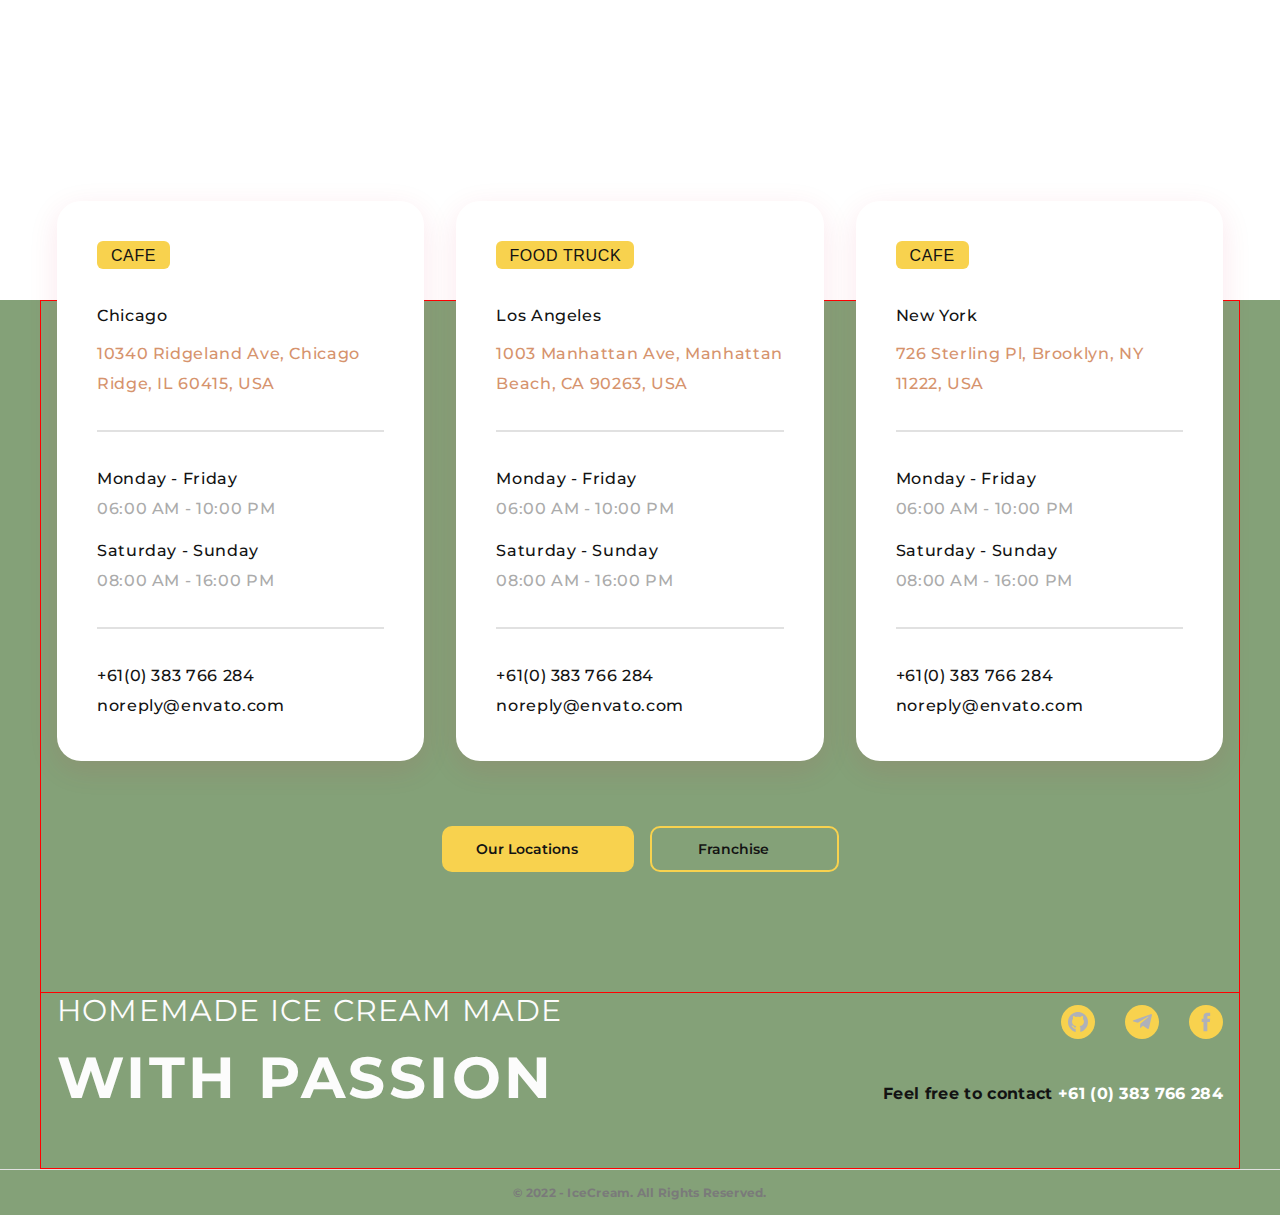
==== commit b507a97a: "Commit7" ====
--- a/contacts-footer.html
+++ b/contacts-footer.html
@@ -152,18 +152,18 @@
             <li>
                 <div>
                     <ul class="list footer__list-social">
-                        <li>
+                        <li class="footer__item-social position-git">
                             <a href="" class="footer__link-social"><svg class="footer__icon-social" width="20" height="20">
                                 <use href="./images/sprite.svg#git"></use>
                             </svg></a>
                         </li>
-                        <li>
-                            <a href="" class="footer__link-social"><svg class="footer__icon-social" width="20" height="20">
+                        <li class="footer__item-social position-telegram">
+                            <a href="" class="footer__link-social"><svg class="footer__icon-social" width="21" height="15">
                                     <use href="./images/sprite.svg#telegram"></use>
                                 </svg></a>
                         </li>
-                        <li>
-                            <a href="" class="footer__link-social"><svg class="footer__icon-social" width="20" height="20">
+                        <li class="footer__item-social position-facebook">
+                            <a href="" class="footer__link-social"><svg class="footer__icon-social" width="10" height="20">
                                     <use href="./images/sprite.svg#facebook"></use>
                                 </svg></a>
                         </li>
--- a/css/main.min.css
+++ b/css/main.min.css
@@ -1 +1 @@
-:root{--accent-color: #2196F3;--primery-font: "Roboto", sans-serif;--secondary-font: "Raleway", sans-serif;--primery-text-colour: #212121;--secondary-text-colour: #757575;--transition-dur-and-func: 250ms cubic-bezier(0.4, 0, 0.2, 1)}.visually-hidden{position:absolute;width:1px;height:1px;margin:-1px;padding:0;overflow:hidden;border:0;clip:rect(0 0 0 0)}h1,h2,h3,h4,p{margin-top:0;margin-bottom:0}ul,ol{margin-top:0;margin-bottom:0;padding-left:0}img{display:block;max-width:100%;height:auto}button{cursor:pointer}.list{list-style:none}.link{text-decoration:none}body{font-family:var(--primery-font);color:var(--primery-text-colour)}.section{padding-top:60px;padding-bottom:60px}@media screen and (min-width: 1200px){.section{padding-top:94px;padding-bottom:94px}}.container{padding-left:15px;padding-right:15px}@media screen and (min-width: 480px){.container{width:480px;margin-left:auto;margin-right:auto}}@media screen and (min-width: 768px){.container{width:768px}}@media screen and (min-width: 1200px){.container{width:1200px}}@media screen and (max-width: 767px){.mobile-menu{position:fixed;width:100%;height:100%;background-color:#fff;box-shadow:0 0 0 100vmax rgba(0,0,0,.5);top:0;left:0;z-index:1000;opacity:0;visibility:hidden;pointer-events:none;transition:opacity var(--transition-dur-and-func),visibility var(--transition-dur-and-func)}.mobile-menu.is-open{opacity:1;visibility:visible;pointer-events:auto}.mobile-menu__container{position:relative;padding-left:25px;padding-top:48px;padding-bottom:48px;height:100%}.mobile-menu__close-btn{position:absolute;top:10px;right:15px;background-color:rgba(0,0,0,0);border:none;padding:0;line-height:0}.mobile-menu__close-icon{fill:#212121}.mobile-menu__close-icon:hover,.mobile-menu__close-icon:focus{fill:var(--accent-color)}.mobile-menu__between-position{display:flex;flex-direction:column;justify-content:space-between;height:100%}.mobile-menu__contact-social{display:flex;flex-direction:column;gap:64px}.mobile-menu__list-nav{display:flex;flex-direction:column;gap:32px}.mobile-menu__link-nav{font-weight:500;font-size:40px;line-height:1.17;letter-spacing:.02em;color:var(--primery-text-colour)}.mobile-menu__link-nav:hover,.mobile-menu__link-nav:focus{color:var(--accent-color)}.mobile-menu__list-contact{display:flex;flex-direction:column;gap:32px}.mobile-menu__link-phone{font-weight:500;font-size:34px;line-height:1.17;letter-spacing:.02em;color:var(--accent-color)}.mobile-menu__link-mail{font-weight:500;font-size:24px;line-height:28px;letter-spacing:.02em;color:var(--secondary-text-colour)}.mobile-menu__list-social{display:flex;align-items:center;flex-wrap:wrap}.mobile-menu__item-social{display:flex;align-items:center}.mobile-menu__item-social:not(:last-child)::after{content:"";width:22px;height:0;border:1px solid rgba(33,33,33,.2);transform:rotate(90deg)}.mobile-menu__link-social{font-weight:500;font-size:18px;line-height:1.22;letter-spacing:.02em;color:var(--accent-color)}}@media screen and (min-width: 768px){.mobile-menu{display:none}}.modal-button{padding-top:8px;padding-right:30px;padding-bottom:8px;padding-left:30px;font-weight:700;font-size:16px;line-height:1.88;letter-spacing:.06em;border:#2196f3;border-radius:4px;color:#fff;background:#2196f3;box-shadow:0px 4px 4px rgba(0,0,0,.15);display:block;margin-left:auto;margin-right:auto;transition:background-color var(--transition-dur-and-func)}.modal-button:hover,.modal-button:focus{background-color:#188ce8}.logo{font-family:var(--secondary-font);font-weight:700;font-size:24px;line-height:1.16;letter-spacing:.03em;text-decoration:none;color:var(--primery-text-colour)}.logo-span{color:#2196f3}@media screen and (min-width: 1200px){.logo{font-size:26px;line-height:1.19;color:#000}}.section-title{font-weight:700;font-size:28px;line-height:1.17;letter-spacing:.03em;color:var(--primery-text-colour);text-align:center;margin-bottom:30px}@media screen and (min-width: 1200px){.section-title{font-size:36px;line-height:1.16;margin-bottom:50px}}.header-section{background:#fff;border:1px solid #ececec}@media screen and (max-width: 767px){.header-menu .header-menu__item{display:none}.header-contact{display:none}.header-container{display:flex;align-items:center;justify-content:space-between;padding-top:10px;padding-bottom:10px}.mobile-menu__open-btn{background-color:rgba(0,0,0,0);border:none;padding:0;line-height:0}}@media screen and (min-width: 768px){.mobile-menu__open-btn{display:none}.header-container{display:flex;align-items:center}.header-nav{display:flex;align-items:center}.header-logo{padding-top:26px;padding-bottom:26px}.header-menu{display:flex;align-items:center;padding-top:32px;padding-bottom:32px;margin-left:87px}.header-menu__item:not(:last-child){margin-right:50px}.header-menu__link{position:relative;display:block;font-weight:500;font-size:14px;line-height:1.14;letter-spacing:.02em;color:var(--primery-text-colour);transition:var(--transition-dur-and-func)}.header-menu__link:hover,.header-menu__link:focus{color:var(--accent-color)}.current{color:var(--accent-color)}.current::after{position:absolute;content:"";left:0;bottom:0;border-radius:2px;width:100%;height:4px;background-color:var(--accent-color);border-radius:2px;transition:background-color var(--transition-dur-and-func);bottom:-33px}.header-menu__link .current:hover:after{background-color:var(--accent-color)}.header-contact{align-items:center;margin-left:auto;padding-top:21px;padding-bottom:21px}.header-contact__link-mail{display:flex;align-items:center;font-weight:500;font-size:12px;line-height:1.16;letter-spacing:.02em;margin-bottom:10px;color:var(--secondary-text-colour);transition:color var(--transition-dur-and-func)}.header-contact__link-mail:hover,.header-contact__link-mail:focus{color:var(--accent-color)}.header-contact__icon-mail{margin-right:8px;fill:var(--secondary-text-colour);transition:fill var(--transition-dur-and-func)}.header-contact__link-mail:hover .header-contact__icon-mail,.header-contact__link-mail:focus .header-contact__icon-mail{fill:var(--accent-color)}.header-contact__link-phone{display:flex;align-items:center;font-weight:500;font-size:12px;line-height:1.16;letter-spacing:.02em;color:var(--secondary-text-colour);transition:color var(--transition-dur-and-func)}.header-contact__link-phone:hover,.header-contact__link-phone:focus{color:var(--accent-color)}.header-contact__icon-phone{margin-right:8px;fill:var(--secondary-text-colour);transition:fill var(--transition-dur-and-func)}.header-contact__link-phone:hover .header-contact__icon-phone,.header-contact__link-phone:focus .header-contact__icon-phone{fill:var(--accent-color)}}@media screen and (min-width: 1200px){.header-logo{padding-top:24px;padding-bottom:25px}.header-menu{margin-left:92px}.header-contact{display:flex;align-items:center;justify-content:center;margin-left:auto;padding-top:32px;padding-bottom:32px}.header-contact__link-mail{font-size:14px;line-height:1.14;margin-right:30px;margin-bottom:0}.header-contact__icon-mail{margin-right:10px}.header-contact__link-phone{font-size:14px;line-height:1.14}.header-contact__icon-phone{margin-right:10px}}.hero-section{padding-top:118px;padding-bottom:118px;background-image:linear-gradient(rgba(47, 48, 58, 0.4), rgba(47, 48, 58, 0.4)),url("../images/hero/bg-mobile.jpg");background-size:cover;width:100%;background-color:#c4c4c4;margin-left:auto;margin-right:auto}.hero-title{font-weight:900;font-size:26px;line-height:1.61;letter-spacing:.06em;text-transform:uppercase;color:#fff;max-width:360px;text-align:center;margin-bottom:30px;margin-right:auto;margin-left:auto}.modal-button{padding-top:8px;padding-right:30px;padding-bottom:8px;padding-left:30px;font-weight:700;font-size:16px;line-height:1.88;letter-spacing:.06em;border:#2196f3;border-radius:4px;color:#fff;background:#2196f3;box-shadow:0px 4px 4px rgba(0,0,0,.15);display:block;margin-left:auto;margin-right:auto;transition:background-color var(--transition-dur-and-func)}.modal-button:hover,.modal-button:focus{background-color:#188ce8}@media screen and (min-device-pixel-ratio: 2)and (max-width: 767px),screen and (min-resolution: 192dpi)and (max-width: 767px),screen and (min-resolution: 2dppx)and (max-width: 767px){.hero-section{background-image:linear-gradient(rgba(47, 48, 58, 0.4), rgba(47, 48, 58, 0.4)),url("../images/hero/bg-mobile@2x.jpg")}}@media screen and (min-width: 768px){.hero-section{background-image:linear-gradient(rgba(47, 48, 58, 0.4), rgba(47, 48, 58, 0.4)),url("../images/hero/bg-tablet.jpg")}}@media screen and (min-device-pixel-ratio: 2)and (min-width: 768px),screen and (min-resolution: 192dpi)and (min-width: 768px),screen and (min-resolution: 2dppx)and (min-width: 768px){.hero-section{background-image:linear-gradient(rgba(47, 48, 58, 0.4), rgba(47, 48, 58, 0.4)),url("../images/hero/bg-tablet@2x.jpg")}}@media screen and (min-width: 1200px){.hero-section{padding-top:200px;padding-bottom:200px;background-image:linear-gradient(rgba(47, 48, 58, 0.4), rgba(47, 48, 58, 0.4)),url("../images/hero/bg-desktop.jpg")}.hero-title{font-size:44px;line-height:1.36;max-width:696px}}@media screen and (min-device-pixel-ratio: 2)and (min-width: 1200px),screen and (min-resolution: 192dpi)and (min-width: 1200px),screen and (min-resolution: 2dppx)and (min-width: 1200px){.hero-section{background-image:linear-gradient(rgba(47, 48, 58, 0.4), rgba(47, 48, 58, 0.4)),url("../images/hero/bg-desktop@2x.jpg")}}.advantages__title{font-weight:700;font-size:14px;line-height:1.14;letter-spacing:.03em;text-transform:uppercase;text-align:center;margin-bottom:10px}.advantages__text{font-size:14px;line-height:1.71;letter-spacing:.03em;color:var(--secondary-text-colour)}.advantages__list{display:flex;align-items:stretch;flex-wrap:wrap;gap:30px}.advantages__item{width:100%}.advantages__box{display:flex;justify-content:center;align-items:center;width:100%;height:120px;background:#f5f4fa;border-radius:4px;margin-bottom:30px}.advantages__icon{display:flex;justify-content:center;align-items:center;fill:var(--primery-text-colour)}@media screen and (min-width: 768px){.advantages__item{width:354px}.advantages__title{text-align:left}}@media screen and (min-width: 1200px){.advantages__item{width:270px}}.whatwedo{padding-top:0}.whatwedo__list{display:flex;gap:30px}.whatwedo__item{display:flex;flex-basis:calc(100% - 20px)}.whatwedo__item-overlay{position:relative}.whatwedo__title-overlay{position:absolute;left:0;bottom:0;width:100%;font-size:14px;font-weight:700;color:#fff;line-height:1.14;letter-spacing:.03em;text-transform:uppercase;text-align:center;background-color:rgba(47,48,58,.8);padding-top:27px;padding-bottom:27px}@media screen and (max-width: 1199px){.whatwedo{display:none}}.employee-card{background:#f5f4fa}.employee-card__title-name{font-weight:500;font-size:16px;line-height:1.19;letter-spacing:.03em;margin-bottom:10px}.employee-card__position{font-size:16px;line-height:1.19;letter-spacing:.03em;color:var(--secondary-text-colour);margin-bottom:16px}.employee-card__list{display:flex;align-items:stretch;flex-wrap:wrap;gap:30px}.employee-card__item-content{background:#fff;box-shadow:0px 1px 3px rgba(0,0,0,.12),0px 1px 1px rgba(0,0,0,.14),0px 2px 1px rgba(0,0,0,.2);border-radius:0px 0px 4px 4px;padding-top:30px;padding-bottom:30px;text-align:center}.employee-card__social-list{display:flex;justify-content:center;gap:10px}.employee-card__social-link{display:flex;justify-content:center;align-items:center;width:44px;height:44px;border-radius:50%;background-color:#fff;transition:background-color var(--transition-dur-and-func)}.employee-card__social-link:hover,.employee-card__social-link:focus{background-color:var(--accent-color)}.employee-card__social-icon{fill:#afb1b8;transition:fill var(--transition-dur-and-func)}.employee-card__social-link:hover .employee-card__social-icon,.employee-card__social-link:focus .employee-card__social-icon{fill:#fff}@media screen and (min-width: 768px){.employee-card__item{width:354px}}@media screen and (min-width: 1200px){.employee-card__item{width:270px}}.regular-customers__list{display:flex;align-items:stretch;flex-wrap:wrap;gap:30px}.regular-customers__link{display:flex;justify-content:center;align-items:center;width:210px;height:92px;border:1px solid #afb1b8;border-radius:4px;transition:border-color var(--transition-dur-and-func)}.regular-customers__link:hover,.regular-customers__link:focus{border-color:var(--accent-color)}.regular-customers__icon{fill:#afb1b8;transition:fill var(--transition-dur-and-func)}.regular-customers__link:hover .regular-customers__icon,.regular-customers__link:focus .regular-customers__icon{fill:var(--accent-color)}@media screen and (min-width: 768px){.regular-customers__link{width:226px}}@media screen and (min-width: 1200px){.regular-customers__link{width:170px}}.portfolio-filter{display:flex;flex-wrap:wrap;row-gap:15px;align-items:stretch;align-items:left;margin-bottom:40px;max-width:335px}.portfolio-filter__item:not(:last-child){margin-right:8px}.portfolio-filter__button{padding-top:6px;padding-right:22px;padding-bottom:6px;padding-left:22px;font-weight:500;font-size:16px;line-height:1.62;letter-spacing:.03em;background-color:#f5f4fa;border:#f5f4fa;border-radius:4px;cursor:pointer;transition:box-shadow var(--transition-dur-and-func),border-color var(--transition-dur-and-func),color var(--transition-dur-and-func),background-color var(--transition-dur-and-func)}.portfolio-filter__button:hover,.portfolio-filter__button:focus{color:#fff;background-color:var(--accent-color);border-color:var(--accent-color);box-shadow:0px 3px 1px rgba(0,0,0,.1),0px 1px 2px rgba(0,0,0,.08),0px 2px 2px rgba(0,0,0,.12)}.portfolio-card{display:flex;align-items:stretch;flex-wrap:wrap;gap:30px}.portfolio-card__item{border:1px solid #eee;transition:box-shadow var(--transition-dur-and-func)}.portfolio-card__item:hover,.portfolio-card__item:focus{box-shadow:0px 1px 1px rgba(0,0,0,.12),0px 4px 4px rgba(0,0,0,.06),1px 4px 6px rgba(0,0,0,.16)}.portfolio-card__overlay{position:relative;overflow:hidden}.portfolio-card__overlay-text{position:absolute;left:0;top:0;width:100%;height:100%;transform:translate(0, 101%);transition:transform var(--transition-dur-and-func);font-size:18px;color:#fff;line-height:1.56;letter-spacing:.03em;background-color:rgba(33,150,243,.9);padding:63px 24px 63px 24px}.portfolio-card__item:hover .portfolio-card__overlay-text,.portfolio-card__item:focus .portfolio-card__overlay-text{transform:translate(0, 0)}.portfolio-card__container{background:#fff;padding:20px 24px 20px 24px}.portfolio-card__title{font-weight:700;font-size:18px;line-height:2;letter-spacing:.06em;margin-bottom:4px}.portfolio-card__type{font-size:16px;line-height:1.88;letter-spacing:.03em;color:var(--secondary-text-colour)}@media screen and (min-width: 768px){.portfolio-filter{align-items:center;max-width:575px;margin-bottom:30px;margin-left:auto;margin-right:auto}.portfolio-card__item{width:354px}}@media screen and (min-width: 1200px){.portfolio-filter{margin-bottom:50px}.portfolio-card__item{width:370px}}.footer-section{background:#2f303a;padding-top:60px;padding-bottom:60px}.contacts-container{min-width:max-content;text-align:center}.footer-logo{color:#fff}.contacts{margin-top:20px}.contacts__item{margin-bottom:8px}.contacts__link{font-style:normal;font-size:14px;line-height:1.71;letter-spacing:.03em;color:rgba(255,255,255,.6)}.contacts__link_address{color:#fff}.social-container{width:206px;text-align:center;margin-top:60px;margin-left:auto;margin-right:auto}.social-container-title{font-weight:700;font-size:14px;line-height:16px;letter-spacing:.03em;text-transform:uppercase;color:#fff;margin-bottom:20px}.social{display:flex;justify-content:center;gap:10px}.social__link{display:flex;justify-content:center;align-items:center;width:44px;height:44px;border-radius:50%;background:rgba(255,255,255,.1);transition:background-color var(--transition-dur-and-func)}.social__link:hover,.social__link:focus{background-color:var(--accent-color)}.social__icon{fill:#fff}.sbscr-form-container{text-align:center;margin-top:60px;margin-right:auto;margin-left:auto}.sbscr-form-container-title{font-weight:700;font-size:14px;line-height:1.14;letter-spacing:.03em;text-transform:uppercase;color:#fff;margin-bottom:20px}.sbscr-form__field{width:100%}.sbscr-form__input{width:100%;height:50px;border:1px solid rgba(255,255,255,.3);filter:drop-shadow(0px 4px 4px rgba(0, 0, 0, 0.15));border-radius:4px;font-size:16px;line-height:1.25;letter-spacing:.03em;color:#fff;padding-left:16px;background-color:#2f303a;transition:border-color var(--transition-dur-and-func)}.sbscr-form__input:focus{outline:none;border-color:var(--accent-color)}.sbscr-form__input::placeholder{font-size:16px;line-height:1.25;letter-spacing:.03em;color:rgba(255,255,255,.6)}.sbscr-form__button{display:flex;justify-content:center;align-items:center;margin-left:auto;margin-right:auto;margin-top:20px;padding:10px 28px 10px 28px;font-weight:700;font-size:16px;line-height:1.88;letter-spacing:.06em;border:var(--accent-color);border-radius:4px;color:#fff;background-color:var(--accent-color);box-shadow:0px 4px 4px rgba(0,0,0,.15);transition:background-color var(--transition-dur-and-func)}.sbscr-form__button:hover,.sbscr-form__button:focus{background-color:#188ce8}.sbscr-form__icon{margin-left:10px}@media screen and (min-width: 768px){.footer-container{display:flex;flex-wrap:wrap}.sbscr-form__input{width:450px}.social-container{margin-top:5px;margin-left:165px}.contacts-container{margin-left:76px}}@media screen and (min-width: 1200px){.footer-container{display:flex}.sbscr-form{display:flex}.contacts-container{text-align:left;margin-left:0}.social-container{text-align:left;margin-top:12px;margin-left:70px}.sbscr-form-container{text-align:left;margin-left:93px;margin-top:12px}.sbscr-form__input{width:358px}.sbscr-form__button{margin-left:12px;margin-top:0}.contacts__item{margin-bottom:9px}}.backdrop{position:fixed;z-index:100;top:0;left:0;width:100%;height:100%;background-color:rgba(0,0,0,.2);transition:opacity var(--transition-dur-and-func),visibility var(--transition-dur-and-func)}.backdrop.is-hidden{opacity:0;visibility:hidden;pointer-events:none}.modal{position:absolute;top:50%;left:50%;transform:translate(-50%, -50%);width:450px;height:609px;background-color:#fff;padding:40px}.modal__close-btn{position:absolute;top:8px;right:8px;display:flex;justify-content:center;align-items:center;width:30px;height:30px;border-radius:50%;background-color:#fff;border:1px solid rgba(0,0,0,.1);padding:0;transition:border-color var(--transition-dur-and-func)}.modal__close-btn:hover,.modal__close-btn:focus{border-color:var(--accent-color)}.modal__close-icon{transition:fill var(--transition-dur-and-func)}.modal__close-btn:hover .modal__close-icon,.modal__close-btn:focus .modal__close-icon{fill:var(--accent-color)}.modal__title{font-weight:700;font-size:20px;line-height:1.15;text-align:center;letter-spacing:.03em;margin-bottom:12px}.modal-form{display:flex;flex-direction:column}.modal-form__field{margin-bottom:10px}.modal-form__input{width:100%;height:40px;border:1px solid rgba(33,33,33,.2);border-radius:4px;padding-left:44px;font-size:16px;line-height:1.16;letter-spacing:.01em;transition:border-color var(--transition-dur-and-func)}.modal-form__input:focus{outline:none;border-color:var(--accent-color)}.modal-form__input-desc{display:block;font-size:12px;line-height:1.16;letter-spacing:.01em;color:var(--secondary-text-colour);margin-bottom:4px}.modal-form__input-wrapper{display:block;position:relative}.modal-form__icon{position:absolute;top:50%;left:12px;transform:translate(0, -50%);transition:fill var(--transition-dur-and-func)}.modal-form__input:focus+.modal-form__icon{fill:var(--accent-color)}.modal-form__massage{resize:none;width:100%;height:120px;border:1px solid rgba(33,33,33,.2);border-radius:4px;padding:12px 16px 12px 16px;font-size:16px;line-height:1.16;letter-spacing:.01em;transition:border-color var(--transition-dur-and-func)}.modal-form__massage:focus{outline:none;border-color:var(--accent-color)}.modal-form__massage::placeholder{font-size:12px;color:rgba(117,117,117,.5)}.modal-form__check{transition:background-image var(--transition-dur-and-func)}.modal-form__check-desc{display:flex;align-items:center;font-size:12px;line-height:1.16;letter-spacing:.03em;color:var(--secondary-text-colour);margin-bottom:30px}.modal-form__check-desc::before{content:"";display:block;cursor:pointer;width:16px;height:15px;background-image:url(../images/icones/empty-check.svg);background-color:#fff;margin-right:7px}.modal-form__check:checked+.modal-form__check-desc::before{background-image:url(../images/icones/full-check.svg);background-color:var(--accent-color);background-repeat:no-repeat;background-position:center;background-size:contain;border:.2px solid var(--accent-color);border-radius:2px}.modal-form__check-desc-link{font-size:14px;line-height:1.71;letter-spacing:.03em;text-decoration-line:underline;color:var(--accent-color)}.modal-form__submit-btn{align-self:center;padding:10px 52px 10px 52px;font-weight:700;font-size:16px;line-height:1.88;letter-spacing:.06em;border:var(--accent-color);border-radius:4px;color:#fff;background:var(--accent-color);box-shadow:0px 4px 4px rgba(0,0,0,.15);display:block;transition:background-color var(--transition-dur-and-func)}.modal-form__submit-btn:hover,.modal-form__submit-btn:focus{background-color:#188ce8}@media screen and (max-width: 450px){.modal{width:100%;height:fit-content}.modal-form__check-desc{flex-wrap:wrap}}@media screen and (min-width: 1200px){.modal{width:528px;height:581px}.modal-form__check-desc{font-size:14px;line-height:1.71}.modal-form__check-desc::before{margin-left:14px}}.customer{height:300px}h1,h2,h3,h4,p{margin-top:0;margin-bottom:0}ul,ol{margin-top:0;margin-bottom:0;padding-left:0}img{display:block;max-width:100%;height:auto}button{cursor:pointer}.list{list-style:none}.link{text-decoration:none}body{font-family:var(--primery-font);color:var(--primery-text-colour)}.ice-bg{background-color:#84a178}.locations-button{padding-top:14px;padding-right:34px;padding-bottom:14px;padding-left:34px;font-family:"Montserrat";font-style:normal;font-weight:600;font-size:14px;line-height:1.29;display:flex;align-items:center;text-align:center;color:#131313;border:#f8d24e;border-radius:10px;background-color:#f8d24e;display:block;margin-left:auto;margin-right:auto;transition:background-color,border-color,250ms cubic-bezier(0.4, 0, 0.2, 1)}.locations-button:hover{background-color:#0a8817;border-color:#0a8817}.locations-button:focus{color:#fcfcfc}.franchise-button{padding-top:12px;padding-right:46px;padding-bottom:12px;padding-left:46px;font-family:"Montserrat";font-style:normal;font-weight:600;font-size:14px;line-height:1.29;display:flex;align-items:center;text-align:center;color:#131313;border:2px solid #f8d24e;border-radius:10px;background-color:#84a178;display:block;margin-left:auto;margin-right:auto;transition:border-color,color 250ms cubic-bezier(0.4, 0, 0.2, 1)}.franchise-button:hover{border-color:#0a8817}.franchise-button:focus{color:#fcfcfc}.button-icon{margin-left:6px;transition:fill 250ms cubic-bezier(0.4, 0, 0.2, 1)}.locations-button:focus .button-icon,.franchise-button:focus .button-icon{fill:#fcfcfc}.visually-hidden{position:absolute;width:1px;height:1px;margin:-1px;padding:0;overflow:hidden;border:0;clip:rect(0 0 0 0)}.contacts{position:relative;margin-top:0;z-index:1}.contacts__container{border:1px solid red;padding-left:20px;padding-right:20px;margin-left:auto;margin-right:auto}.contacts__block-container{width:440px;height:content;background:#fff;padding:40px;box-shadow:0px 8px 30px rgba(212,20,67,.1);border-radius:24px}.contacts__block-list{display:flex;flex-direction:column;align-items:center;gap:20px;transform:translate(0, -345px)}.contacts__block-item{display:flex;max-width:100%}.contacts__block-title-cafe{width:80px;height:16px;background-color:#f8d24e;border-radius:4px;text-align:center;font-weight:500;font-size:12px;line-height:1.5;letter-spacing:.04em;color:#fcfcfc;text-transform:uppercase;margin-bottom:20px}.contacts__block-title-truck{width:130px;height:16px;background-color:#f8d24e;border-radius:4px;text-align:center;font-weight:500;font-size:12px;line-height:1.5;letter-spacing:.04em;color:#fcfcfc;text-transform:uppercase;margin-bottom:20px}.contacts__list-address{display:flex;flex-direction:column}.contacts__item-address{margin-bottom:8px}.contacts__list-time{display:flex;flex-direction:column}.contacts__item-time{margin-bottom:12px}.contacts__list::after{content:"";max-width:100%;height:0px;border:1px solid #e1e1e1;margin-top:24px;margin-bottom:24px}.contacts__text{display:block;font-family:"Montserrat";font-style:normal;font-weight:500;font-size:12px;line-height:1.86;letter-spacing:.04em;color:#131313}.contacts__text-address{color:#d6936d;transition:text-decoration 250ms cubic-bezier(0.4, 0, 0.2, 1)}.contacts__text-address:hover,.contacts__text-address:focus{text-decoration:underline}.contacts__text-time{color:#ababab}.contacts__list-button{display:flex;flex-direction:column;align-items:center;justify-content:center;gap:16px;margin-top:-313px;padding-bottom:40px}@media screen and (min-width: 480px){.contacts__container{width:480px}}@media screen and (min-width: 768px){.contacts__container{width:768px;padding-left:32px;padding-right:32px}.contacts__block-list{transform:translate(0, -300px);display:flex;flex-direction:row;gap:16px}.contacts__list-button{display:flex;flex-direction:row;gap:16px;margin-top:-240px;padding-bottom:40px}.contacts__block-item{max-width:calc((100% - 32px)/3)}.contacts__block-container{padding-top:40px;padding-left:24px;padding-right:40px;padding-bottom:40px}.contacts__text{font-size:14px}.contacts__item-time{margin-bottom:12px}.contacts__list::after{margin-top:32px;margin-bottom:32px}.contacts__block-title-cafe{width:73px;height:28px;border-radius:6px;font-size:16px;line-height:1.86;letter-spacing:.04em;color:#131313;margin-bottom:32px}.contacts__block-title-truck{width:138px;height:28px;border-radius:6px;font-size:16px;line-height:1.86;letter-spacing:.04em;color:#131313;margin-bottom:32px}}@media screen and (min-width: 1200px){.contacts__container{width:1200px;padding-left:16px;padding-right:16px}.contacts__block-list{transform:translate(0, -100px);display:flex;flex-direction:row;gap:32px;margin-bottom:204px}.contacts__list-button{padding-bottom:120px}.contacts__block-item{max-width:calc((100% - 64px)/3)}.contacts__block-container{padding:40px}.contacts__text{font-size:16px}}.footer{position:relative;z-index:2}.footer__container{border:1px solid red;padding-left:20px;padding-right:20px;margin-left:auto;margin-right:auto}.footer__text-small{font-family:"Montserrat";font-style:normal;font-weight:700;font-size:18px;line-height:1.22;letter-spacing:.04em;text-transform:uppercase;color:#fcfcfc;max-width:250px;margin-bottom:14px}.footer__text-big{font-family:"Montserrat";font-style:normal;font-weight:700;font-size:34px;line-height:1.22;letter-spacing:.06em;text-transform:uppercase;color:#fcfcfc;max-width:250px}.footer__list{display:flex;flex-direction:column;margin-bottom:54px}.footer__block-copywrite{max-width:100%;border-top:1px solid #e1e1e1}.footer__text-copywrite{font-family:"Montserrat";font-style:normal;font-weight:700;font-size:14px;line-height:1.52;letter-spacing:.02em;color:#7a7a7a;text-align:center;padding-top:16px;padding-bottom:62px;width:160px;margin-left:auto;margin-right:auto}.footer__list-social{display:flex;align-items:center;justify-content:right;gap:30px;margin-top:42px;margin-bottom:38px}.footer__link-social{display:flex;justify-content:center;align-items:center;width:34px;height:34px;border-radius:50%;background-color:#f8d24e}.social__icon{fill:#84a178}.footer__icon-social{fill:#afb1b8;transition:fill 250ms cubic-bezier(0.4, 0, 0.2, 1)}.footer__link-social:hover .footer__icon-social,.footer__link-social:focus .footer__icon-social{fill:#fcfcfc}.footer__block-tel{display:flex;justify-content:right}.footer__link-tel{font-family:"Montserrat";font-style:normal;font-weight:700;font-size:12px;line-height:1.86;letter-spacing:.02em;color:#fff}.footer__link-tel-span{font-family:"Montserrat";font-style:normal;font-weight:700;font-size:12px;line-height:1.86;letter-spacing:.02em;color:#131313;cursor:text}@media screen and (min-width: 480px){.footer__container{width:480px}}@media screen and (min-width: 768px){.footer__container{width:768px;padding-left:32px;padding-right:32px}.footer__text-small{font-weight:700;font-size:26px;margin-bottom:9px;max-width:352px}.footer__text-big{font-size:48px;max-width:340px}.footer__link-tel{font-size:14px}.footer__link-tel-span{font-size:14px}.footer__list-social{margin-top:68px;margin-bottom:32px}.footer__list{display:flex;flex-direction:row;justify-content:space-between;margin-bottom:32px}.footer__link-tel{font-size:16px}.footer__link-tel-span{font-size:16px}.footer__text-copywrite{font-size:12px;line-height:1.86;width:100%;padding-top:12px;padding-bottom:11px}}@media screen and (min-width: 1200px){.footer__container{width:1200px;padding-left:16px;padding-right:16px}.footer__text-small{font-weight:400;font-size:30px;margin-bottom:14px;max-width:600px}.footer__text-big{font-size:58px;max-width:600px}.footer__link-tel{font-size:16px}.footer__link-tel-span{font-size:16px}.footer__list-social{margin-top:12px;margin-bottom:40px}.footer__list{margin-bottom:54px}}/*# sourceMappingURL=main.min.css.map */+:root{--accent-color: #2196F3;--primery-font: "Roboto", sans-serif;--secondary-font: "Raleway", sans-serif;--primery-text-colour: #212121;--secondary-text-colour: #757575;--transition-dur-and-func: 250ms cubic-bezier(0.4, 0, 0.2, 1)}.visually-hidden{position:absolute;width:1px;height:1px;margin:-1px;padding:0;overflow:hidden;border:0;clip:rect(0 0 0 0)}h1,h2,h3,h4,p{margin-top:0;margin-bottom:0}ul,ol{margin-top:0;margin-bottom:0;padding-left:0}img{display:block;max-width:100%;height:auto}button{cursor:pointer}.list{list-style:none}.link{text-decoration:none}body{font-family:var(--primery-font);color:var(--primery-text-colour)}.section{padding-top:60px;padding-bottom:60px}@media screen and (min-width: 1200px){.section{padding-top:94px;padding-bottom:94px}}.container{padding-left:15px;padding-right:15px}@media screen and (min-width: 480px){.container{width:480px;margin-left:auto;margin-right:auto}}@media screen and (min-width: 768px){.container{width:768px}}@media screen and (min-width: 1200px){.container{width:1200px}}@media screen and (max-width: 767px){.mobile-menu{position:fixed;width:100%;height:100%;background-color:#fff;box-shadow:0 0 0 100vmax rgba(0,0,0,.5);top:0;left:0;z-index:1000;opacity:0;visibility:hidden;pointer-events:none;transition:opacity var(--transition-dur-and-func),visibility var(--transition-dur-and-func)}.mobile-menu.is-open{opacity:1;visibility:visible;pointer-events:auto}.mobile-menu__container{position:relative;padding-left:25px;padding-top:48px;padding-bottom:48px;height:100%}.mobile-menu__close-btn{position:absolute;top:10px;right:15px;background-color:rgba(0,0,0,0);border:none;padding:0;line-height:0}.mobile-menu__close-icon{fill:#212121}.mobile-menu__close-icon:hover,.mobile-menu__close-icon:focus{fill:var(--accent-color)}.mobile-menu__between-position{display:flex;flex-direction:column;justify-content:space-between;height:100%}.mobile-menu__contact-social{display:flex;flex-direction:column;gap:64px}.mobile-menu__list-nav{display:flex;flex-direction:column;gap:32px}.mobile-menu__link-nav{font-weight:500;font-size:40px;line-height:1.17;letter-spacing:.02em;color:var(--primery-text-colour)}.mobile-menu__link-nav:hover,.mobile-menu__link-nav:focus{color:var(--accent-color)}.mobile-menu__list-contact{display:flex;flex-direction:column;gap:32px}.mobile-menu__link-phone{font-weight:500;font-size:34px;line-height:1.17;letter-spacing:.02em;color:var(--accent-color)}.mobile-menu__link-mail{font-weight:500;font-size:24px;line-height:28px;letter-spacing:.02em;color:var(--secondary-text-colour)}.mobile-menu__list-social{display:flex;align-items:center;flex-wrap:wrap}.mobile-menu__item-social{display:flex;align-items:center}.mobile-menu__item-social:not(:last-child)::after{content:"";width:22px;height:0;border:1px solid rgba(33,33,33,.2);transform:rotate(90deg)}.mobile-menu__link-social{font-weight:500;font-size:18px;line-height:1.22;letter-spacing:.02em;color:var(--accent-color)}}@media screen and (min-width: 768px){.mobile-menu{display:none}}.modal-button{padding-top:8px;padding-right:30px;padding-bottom:8px;padding-left:30px;font-weight:700;font-size:16px;line-height:1.88;letter-spacing:.06em;border:#2196f3;border-radius:4px;color:#fff;background:#2196f3;box-shadow:0px 4px 4px rgba(0,0,0,.15);display:block;margin-left:auto;margin-right:auto;transition:background-color var(--transition-dur-and-func)}.modal-button:hover,.modal-button:focus{background-color:#188ce8}.logo{font-family:var(--secondary-font);font-weight:700;font-size:24px;line-height:1.16;letter-spacing:.03em;text-decoration:none;color:var(--primery-text-colour)}.logo-span{color:#2196f3}@media screen and (min-width: 1200px){.logo{font-size:26px;line-height:1.19;color:#000}}.section-title{font-weight:700;font-size:28px;line-height:1.17;letter-spacing:.03em;color:var(--primery-text-colour);text-align:center;margin-bottom:30px}@media screen and (min-width: 1200px){.section-title{font-size:36px;line-height:1.16;margin-bottom:50px}}.header-section{background:#fff;border:1px solid #ececec}@media screen and (max-width: 767px){.header-menu .header-menu__item{display:none}.header-contact{display:none}.header-container{display:flex;align-items:center;justify-content:space-between;padding-top:10px;padding-bottom:10px}.mobile-menu__open-btn{background-color:rgba(0,0,0,0);border:none;padding:0;line-height:0}}@media screen and (min-width: 768px){.mobile-menu__open-btn{display:none}.header-container{display:flex;align-items:center}.header-nav{display:flex;align-items:center}.header-logo{padding-top:26px;padding-bottom:26px}.header-menu{display:flex;align-items:center;padding-top:32px;padding-bottom:32px;margin-left:87px}.header-menu__item:not(:last-child){margin-right:50px}.header-menu__link{position:relative;display:block;font-weight:500;font-size:14px;line-height:1.14;letter-spacing:.02em;color:var(--primery-text-colour);transition:var(--transition-dur-and-func)}.header-menu__link:hover,.header-menu__link:focus{color:var(--accent-color)}.current{color:var(--accent-color)}.current::after{position:absolute;content:"";left:0;bottom:0;border-radius:2px;width:100%;height:4px;background-color:var(--accent-color);border-radius:2px;transition:background-color var(--transition-dur-and-func);bottom:-33px}.header-menu__link .current:hover:after{background-color:var(--accent-color)}.header-contact{align-items:center;margin-left:auto;padding-top:21px;padding-bottom:21px}.header-contact__link-mail{display:flex;align-items:center;font-weight:500;font-size:12px;line-height:1.16;letter-spacing:.02em;margin-bottom:10px;color:var(--secondary-text-colour);transition:color var(--transition-dur-and-func)}.header-contact__link-mail:hover,.header-contact__link-mail:focus{color:var(--accent-color)}.header-contact__icon-mail{margin-right:8px;fill:var(--secondary-text-colour);transition:fill var(--transition-dur-and-func)}.header-contact__link-mail:hover .header-contact__icon-mail,.header-contact__link-mail:focus .header-contact__icon-mail{fill:var(--accent-color)}.header-contact__link-phone{display:flex;align-items:center;font-weight:500;font-size:12px;line-height:1.16;letter-spacing:.02em;color:var(--secondary-text-colour);transition:color var(--transition-dur-and-func)}.header-contact__link-phone:hover,.header-contact__link-phone:focus{color:var(--accent-color)}.header-contact__icon-phone{margin-right:8px;fill:var(--secondary-text-colour);transition:fill var(--transition-dur-and-func)}.header-contact__link-phone:hover .header-contact__icon-phone,.header-contact__link-phone:focus .header-contact__icon-phone{fill:var(--accent-color)}}@media screen and (min-width: 1200px){.header-logo{padding-top:24px;padding-bottom:25px}.header-menu{margin-left:92px}.header-contact{display:flex;align-items:center;justify-content:center;margin-left:auto;padding-top:32px;padding-bottom:32px}.header-contact__link-mail{font-size:14px;line-height:1.14;margin-right:30px;margin-bottom:0}.header-contact__icon-mail{margin-right:10px}.header-contact__link-phone{font-size:14px;line-height:1.14}.header-contact__icon-phone{margin-right:10px}}.hero-section{padding-top:118px;padding-bottom:118px;background-image:linear-gradient(rgba(47, 48, 58, 0.4), rgba(47, 48, 58, 0.4)),url("../images/hero/bg-mobile.jpg");background-size:cover;width:100%;background-color:#c4c4c4;margin-left:auto;margin-right:auto}.hero-title{font-weight:900;font-size:26px;line-height:1.61;letter-spacing:.06em;text-transform:uppercase;color:#fff;max-width:360px;text-align:center;margin-bottom:30px;margin-right:auto;margin-left:auto}.modal-button{padding-top:8px;padding-right:30px;padding-bottom:8px;padding-left:30px;font-weight:700;font-size:16px;line-height:1.88;letter-spacing:.06em;border:#2196f3;border-radius:4px;color:#fff;background:#2196f3;box-shadow:0px 4px 4px rgba(0,0,0,.15);display:block;margin-left:auto;margin-right:auto;transition:background-color var(--transition-dur-and-func)}.modal-button:hover,.modal-button:focus{background-color:#188ce8}@media screen and (min-device-pixel-ratio: 2)and (max-width: 767px),screen and (min-resolution: 192dpi)and (max-width: 767px),screen and (min-resolution: 2dppx)and (max-width: 767px){.hero-section{background-image:linear-gradient(rgba(47, 48, 58, 0.4), rgba(47, 48, 58, 0.4)),url("../images/hero/bg-mobile@2x.jpg")}}@media screen and (min-width: 768px){.hero-section{background-image:linear-gradient(rgba(47, 48, 58, 0.4), rgba(47, 48, 58, 0.4)),url("../images/hero/bg-tablet.jpg")}}@media screen and (min-device-pixel-ratio: 2)and (min-width: 768px),screen and (min-resolution: 192dpi)and (min-width: 768px),screen and (min-resolution: 2dppx)and (min-width: 768px){.hero-section{background-image:linear-gradient(rgba(47, 48, 58, 0.4), rgba(47, 48, 58, 0.4)),url("../images/hero/bg-tablet@2x.jpg")}}@media screen and (min-width: 1200px){.hero-section{padding-top:200px;padding-bottom:200px;background-image:linear-gradient(rgba(47, 48, 58, 0.4), rgba(47, 48, 58, 0.4)),url("../images/hero/bg-desktop.jpg")}.hero-title{font-size:44px;line-height:1.36;max-width:696px}}@media screen and (min-device-pixel-ratio: 2)and (min-width: 1200px),screen and (min-resolution: 192dpi)and (min-width: 1200px),screen and (min-resolution: 2dppx)and (min-width: 1200px){.hero-section{background-image:linear-gradient(rgba(47, 48, 58, 0.4), rgba(47, 48, 58, 0.4)),url("../images/hero/bg-desktop@2x.jpg")}}.advantages__title{font-weight:700;font-size:14px;line-height:1.14;letter-spacing:.03em;text-transform:uppercase;text-align:center;margin-bottom:10px}.advantages__text{font-size:14px;line-height:1.71;letter-spacing:.03em;color:var(--secondary-text-colour)}.advantages__list{display:flex;align-items:stretch;flex-wrap:wrap;gap:30px}.advantages__item{width:100%}.advantages__box{display:flex;justify-content:center;align-items:center;width:100%;height:120px;background:#f5f4fa;border-radius:4px;margin-bottom:30px}.advantages__icon{display:flex;justify-content:center;align-items:center;fill:var(--primery-text-colour)}@media screen and (min-width: 768px){.advantages__item{width:354px}.advantages__title{text-align:left}}@media screen and (min-width: 1200px){.advantages__item{width:270px}}.whatwedo{padding-top:0}.whatwedo__list{display:flex;gap:30px}.whatwedo__item{display:flex;flex-basis:calc(100% - 20px)}.whatwedo__item-overlay{position:relative}.whatwedo__title-overlay{position:absolute;left:0;bottom:0;width:100%;font-size:14px;font-weight:700;color:#fff;line-height:1.14;letter-spacing:.03em;text-transform:uppercase;text-align:center;background-color:rgba(47,48,58,.8);padding-top:27px;padding-bottom:27px}@media screen and (max-width: 1199px){.whatwedo{display:none}}.employee-card{background:#f5f4fa}.employee-card__title-name{font-weight:500;font-size:16px;line-height:1.19;letter-spacing:.03em;margin-bottom:10px}.employee-card__position{font-size:16px;line-height:1.19;letter-spacing:.03em;color:var(--secondary-text-colour);margin-bottom:16px}.employee-card__list{display:flex;align-items:stretch;flex-wrap:wrap;gap:30px}.employee-card__item-content{background:#fff;box-shadow:0px 1px 3px rgba(0,0,0,.12),0px 1px 1px rgba(0,0,0,.14),0px 2px 1px rgba(0,0,0,.2);border-radius:0px 0px 4px 4px;padding-top:30px;padding-bottom:30px;text-align:center}.employee-card__social-list{display:flex;justify-content:center;gap:10px}.employee-card__social-link{display:flex;justify-content:center;align-items:center;width:44px;height:44px;border-radius:50%;background-color:#fff;transition:background-color var(--transition-dur-and-func)}.employee-card__social-link:hover,.employee-card__social-link:focus{background-color:var(--accent-color)}.employee-card__social-icon{fill:#afb1b8;transition:fill var(--transition-dur-and-func)}.employee-card__social-link:hover .employee-card__social-icon,.employee-card__social-link:focus .employee-card__social-icon{fill:#fff}@media screen and (min-width: 768px){.employee-card__item{width:354px}}@media screen and (min-width: 1200px){.employee-card__item{width:270px}}.regular-customers__list{display:flex;align-items:stretch;flex-wrap:wrap;gap:30px}.regular-customers__link{display:flex;justify-content:center;align-items:center;width:210px;height:92px;border:1px solid #afb1b8;border-radius:4px;transition:border-color var(--transition-dur-and-func)}.regular-customers__link:hover,.regular-customers__link:focus{border-color:var(--accent-color)}.regular-customers__icon{fill:#afb1b8;transition:fill var(--transition-dur-and-func)}.regular-customers__link:hover .regular-customers__icon,.regular-customers__link:focus .regular-customers__icon{fill:var(--accent-color)}@media screen and (min-width: 768px){.regular-customers__link{width:226px}}@media screen and (min-width: 1200px){.regular-customers__link{width:170px}}.portfolio-filter{display:flex;flex-wrap:wrap;row-gap:15px;align-items:stretch;align-items:left;margin-bottom:40px;max-width:335px}.portfolio-filter__item:not(:last-child){margin-right:8px}.portfolio-filter__button{padding-top:6px;padding-right:22px;padding-bottom:6px;padding-left:22px;font-weight:500;font-size:16px;line-height:1.62;letter-spacing:.03em;background-color:#f5f4fa;border:#f5f4fa;border-radius:4px;cursor:pointer;transition:box-shadow var(--transition-dur-and-func),border-color var(--transition-dur-and-func),color var(--transition-dur-and-func),background-color var(--transition-dur-and-func)}.portfolio-filter__button:hover,.portfolio-filter__button:focus{color:#fff;background-color:var(--accent-color);border-color:var(--accent-color);box-shadow:0px 3px 1px rgba(0,0,0,.1),0px 1px 2px rgba(0,0,0,.08),0px 2px 2px rgba(0,0,0,.12)}.portfolio-card{display:flex;align-items:stretch;flex-wrap:wrap;gap:30px}.portfolio-card__item{border:1px solid #eee;transition:box-shadow var(--transition-dur-and-func)}.portfolio-card__item:hover,.portfolio-card__item:focus{box-shadow:0px 1px 1px rgba(0,0,0,.12),0px 4px 4px rgba(0,0,0,.06),1px 4px 6px rgba(0,0,0,.16)}.portfolio-card__overlay{position:relative;overflow:hidden}.portfolio-card__overlay-text{position:absolute;left:0;top:0;width:100%;height:100%;transform:translate(0, 101%);transition:transform var(--transition-dur-and-func);font-size:18px;color:#fff;line-height:1.56;letter-spacing:.03em;background-color:rgba(33,150,243,.9);padding:63px 24px 63px 24px}.portfolio-card__item:hover .portfolio-card__overlay-text,.portfolio-card__item:focus .portfolio-card__overlay-text{transform:translate(0, 0)}.portfolio-card__container{background:#fff;padding:20px 24px 20px 24px}.portfolio-card__title{font-weight:700;font-size:18px;line-height:2;letter-spacing:.06em;margin-bottom:4px}.portfolio-card__type{font-size:16px;line-height:1.88;letter-spacing:.03em;color:var(--secondary-text-colour)}@media screen and (min-width: 768px){.portfolio-filter{align-items:center;max-width:575px;margin-bottom:30px;margin-left:auto;margin-right:auto}.portfolio-card__item{width:354px}}@media screen and (min-width: 1200px){.portfolio-filter{margin-bottom:50px}.portfolio-card__item{width:370px}}.footer-section{background:#2f303a;padding-top:60px;padding-bottom:60px}.contacts-container{min-width:max-content;text-align:center}.footer-logo{color:#fff}.contacts{margin-top:20px}.contacts__item{margin-bottom:8px}.contacts__link{font-style:normal;font-size:14px;line-height:1.71;letter-spacing:.03em;color:rgba(255,255,255,.6)}.contacts__link_address{color:#fff}.social-container{width:206px;text-align:center;margin-top:60px;margin-left:auto;margin-right:auto}.social-container-title{font-weight:700;font-size:14px;line-height:16px;letter-spacing:.03em;text-transform:uppercase;color:#fff;margin-bottom:20px}.social{display:flex;justify-content:center;gap:10px}.social__link{display:flex;justify-content:center;align-items:center;width:44px;height:44px;border-radius:50%;background:rgba(255,255,255,.1);transition:background-color var(--transition-dur-and-func)}.social__link:hover,.social__link:focus{background-color:var(--accent-color)}.social__icon{fill:#fff}.sbscr-form-container{text-align:center;margin-top:60px;margin-right:auto;margin-left:auto}.sbscr-form-container-title{font-weight:700;font-size:14px;line-height:1.14;letter-spacing:.03em;text-transform:uppercase;color:#fff;margin-bottom:20px}.sbscr-form__field{width:100%}.sbscr-form__input{width:100%;height:50px;border:1px solid rgba(255,255,255,.3);filter:drop-shadow(0px 4px 4px rgba(0, 0, 0, 0.15));border-radius:4px;font-size:16px;line-height:1.25;letter-spacing:.03em;color:#fff;padding-left:16px;background-color:#2f303a;transition:border-color var(--transition-dur-and-func)}.sbscr-form__input:focus{outline:none;border-color:var(--accent-color)}.sbscr-form__input::placeholder{font-size:16px;line-height:1.25;letter-spacing:.03em;color:rgba(255,255,255,.6)}.sbscr-form__button{display:flex;justify-content:center;align-items:center;margin-left:auto;margin-right:auto;margin-top:20px;padding:10px 28px 10px 28px;font-weight:700;font-size:16px;line-height:1.88;letter-spacing:.06em;border:var(--accent-color);border-radius:4px;color:#fff;background-color:var(--accent-color);box-shadow:0px 4px 4px rgba(0,0,0,.15);transition:background-color var(--transition-dur-and-func)}.sbscr-form__button:hover,.sbscr-form__button:focus{background-color:#188ce8}.sbscr-form__icon{margin-left:10px}@media screen and (min-width: 768px){.footer-container{display:flex;flex-wrap:wrap}.sbscr-form__input{width:450px}.social-container{margin-top:5px;margin-left:165px}.contacts-container{margin-left:76px}}@media screen and (min-width: 1200px){.footer-container{display:flex}.sbscr-form{display:flex}.contacts-container{text-align:left;margin-left:0}.social-container{text-align:left;margin-top:12px;margin-left:70px}.sbscr-form-container{text-align:left;margin-left:93px;margin-top:12px}.sbscr-form__input{width:358px}.sbscr-form__button{margin-left:12px;margin-top:0}.contacts__item{margin-bottom:9px}}.backdrop{position:fixed;z-index:100;top:0;left:0;width:100%;height:100%;background-color:rgba(0,0,0,.2);transition:opacity var(--transition-dur-and-func),visibility var(--transition-dur-and-func)}.backdrop.is-hidden{opacity:0;visibility:hidden;pointer-events:none}.modal{position:absolute;top:50%;left:50%;transform:translate(-50%, -50%);width:450px;height:609px;background-color:#fff;padding:40px}.modal__close-btn{position:absolute;top:8px;right:8px;display:flex;justify-content:center;align-items:center;width:30px;height:30px;border-radius:50%;background-color:#fff;border:1px solid rgba(0,0,0,.1);padding:0;transition:border-color var(--transition-dur-and-func)}.modal__close-btn:hover,.modal__close-btn:focus{border-color:var(--accent-color)}.modal__close-icon{transition:fill var(--transition-dur-and-func)}.modal__close-btn:hover .modal__close-icon,.modal__close-btn:focus .modal__close-icon{fill:var(--accent-color)}.modal__title{font-weight:700;font-size:20px;line-height:1.15;text-align:center;letter-spacing:.03em;margin-bottom:12px}.modal-form{display:flex;flex-direction:column}.modal-form__field{margin-bottom:10px}.modal-form__input{width:100%;height:40px;border:1px solid rgba(33,33,33,.2);border-radius:4px;padding-left:44px;font-size:16px;line-height:1.16;letter-spacing:.01em;transition:border-color var(--transition-dur-and-func)}.modal-form__input:focus{outline:none;border-color:var(--accent-color)}.modal-form__input-desc{display:block;font-size:12px;line-height:1.16;letter-spacing:.01em;color:var(--secondary-text-colour);margin-bottom:4px}.modal-form__input-wrapper{display:block;position:relative}.modal-form__icon{position:absolute;top:50%;left:12px;transform:translate(0, -50%);transition:fill var(--transition-dur-and-func)}.modal-form__input:focus+.modal-form__icon{fill:var(--accent-color)}.modal-form__massage{resize:none;width:100%;height:120px;border:1px solid rgba(33,33,33,.2);border-radius:4px;padding:12px 16px 12px 16px;font-size:16px;line-height:1.16;letter-spacing:.01em;transition:border-color var(--transition-dur-and-func)}.modal-form__massage:focus{outline:none;border-color:var(--accent-color)}.modal-form__massage::placeholder{font-size:12px;color:rgba(117,117,117,.5)}.modal-form__check{transition:background-image var(--transition-dur-and-func)}.modal-form__check-desc{display:flex;align-items:center;font-size:12px;line-height:1.16;letter-spacing:.03em;color:var(--secondary-text-colour);margin-bottom:30px}.modal-form__check-desc::before{content:"";display:block;cursor:pointer;width:16px;height:15px;background-image:url(../images/icones/empty-check.svg);background-color:#fff;margin-right:7px}.modal-form__check:checked+.modal-form__check-desc::before{background-image:url(../images/icones/full-check.svg);background-color:var(--accent-color);background-repeat:no-repeat;background-position:center;background-size:contain;border:.2px solid var(--accent-color);border-radius:2px}.modal-form__check-desc-link{font-size:14px;line-height:1.71;letter-spacing:.03em;text-decoration-line:underline;color:var(--accent-color)}.modal-form__submit-btn{align-self:center;padding:10px 52px 10px 52px;font-weight:700;font-size:16px;line-height:1.88;letter-spacing:.06em;border:var(--accent-color);border-radius:4px;color:#fff;background:var(--accent-color);box-shadow:0px 4px 4px rgba(0,0,0,.15);display:block;transition:background-color var(--transition-dur-and-func)}.modal-form__submit-btn:hover,.modal-form__submit-btn:focus{background-color:#188ce8}@media screen and (max-width: 450px){.modal{width:100%;height:fit-content}.modal-form__check-desc{flex-wrap:wrap}}@media screen and (min-width: 1200px){.modal{width:528px;height:581px}.modal-form__check-desc{font-size:14px;line-height:1.71}.modal-form__check-desc::before{margin-left:14px}}.customer{height:300px}h1,h2,h3,h4,p{margin-top:0;margin-bottom:0}ul,ol{margin-top:0;margin-bottom:0;padding-left:0}img{display:block;max-width:100%;height:auto}button{cursor:pointer}.list{list-style:none}.link{text-decoration:none}body{font-family:var(--primery-font);color:var(--primery-text-colour)}.ice-bg{background-color:#84a178}.locations-button{padding-top:14px;padding-right:34px;padding-bottom:14px;padding-left:34px;font-family:"Montserrat";font-style:normal;font-weight:600;font-size:14px;line-height:1.29;display:flex;align-items:center;text-align:center;color:#131313;border:#f8d24e;border-radius:10px;background-color:#f8d24e;display:block;margin-left:auto;margin-right:auto;transition:background-color,border-color,250ms cubic-bezier(0.4, 0, 0.2, 1)}.locations-button:hover{background-color:#0a8817;border-color:#0a8817}.locations-button:focus{color:#fcfcfc}.franchise-button{padding-top:12px;padding-right:46px;padding-bottom:12px;padding-left:46px;font-family:"Montserrat";font-style:normal;font-weight:600;font-size:14px;line-height:1.29;display:flex;align-items:center;text-align:center;color:#131313;border:2px solid #f8d24e;border-radius:10px;background-color:#84a178;display:block;margin-left:auto;margin-right:auto;transition:border-color,color 250ms cubic-bezier(0.4, 0, 0.2, 1)}.franchise-button:hover{border-color:#0a8817}.franchise-button:focus{color:#fcfcfc}.button-icon{margin-left:6px;transition:fill 250ms cubic-bezier(0.4, 0, 0.2, 1)}.locations-button:focus .button-icon,.franchise-button:focus .button-icon{fill:#fcfcfc}.visually-hidden{position:absolute;width:1px;height:1px;margin:-1px;padding:0;overflow:hidden;border:0;clip:rect(0 0 0 0)}.contacts{position:relative;margin-top:0;z-index:1}.contacts__container{border:1px solid red;padding-left:20px;padding-right:20px;margin-left:auto;margin-right:auto}.contacts__block-container{width:440px;height:content;background:#fff;padding:40px;box-shadow:0px 8px 30px rgba(212,20,67,.1);border-radius:24px}.contacts__block-list{display:flex;flex-direction:column;align-items:center;gap:20px;transform:translate(0, -345px)}.contacts__block-item{display:flex;max-width:100%}.contacts__block-title-cafe{width:80px;height:16px;background-color:#f8d24e;border-radius:4px;text-align:center;font-weight:500;font-size:12px;line-height:1.5;letter-spacing:.04em;color:#fcfcfc;text-transform:uppercase;margin-bottom:20px}.contacts__block-title-truck{width:130px;height:16px;background-color:#f8d24e;border-radius:4px;text-align:center;font-weight:500;font-size:12px;line-height:1.5;letter-spacing:.04em;color:#fcfcfc;text-transform:uppercase;margin-bottom:20px}.contacts__list-address{display:flex;flex-direction:column}.contacts__item-address{margin-bottom:8px}.contacts__list-time{display:flex;flex-direction:column}.contacts__item-time{margin-bottom:12px}.contacts__list::after{content:"";max-width:100%;height:0px;border:1px solid #e1e1e1;margin-top:24px;margin-bottom:24px}.contacts__text{display:block;font-family:"Montserrat";font-style:normal;font-weight:500;font-size:12px;line-height:1.86;letter-spacing:.04em;color:#131313}.contacts__text-address{color:#d6936d;transition:text-decoration 250ms cubic-bezier(0.4, 0, 0.2, 1)}.contacts__text-address:hover,.contacts__text-address:focus{text-decoration:underline}.contacts__text-time{color:#ababab}.contacts__list-button{display:flex;flex-direction:column;align-items:center;justify-content:center;gap:16px;margin-top:-313px;padding-bottom:40px}@media screen and (min-width: 480px){.contacts__container{width:480px}}@media screen and (min-width: 768px){.contacts__container{width:768px;padding-left:32px;padding-right:32px}.contacts__block-list{transform:translate(0, -300px);display:flex;flex-direction:row;gap:16px}.contacts__list-button{display:flex;flex-direction:row;gap:16px;margin-top:-240px;padding-bottom:40px}.contacts__block-item{max-width:calc((100% - 32px)/3)}.contacts__block-container{padding-top:40px;padding-left:24px;padding-right:40px;padding-bottom:40px}.contacts__text{font-size:14px}.contacts__item-time{margin-bottom:12px}.contacts__list::after{margin-top:32px;margin-bottom:32px}.contacts__block-title-cafe{width:73px;height:28px;border-radius:6px;font-size:16px;line-height:1.86;letter-spacing:.04em;color:#131313;margin-bottom:32px}.contacts__block-title-truck{width:138px;height:28px;border-radius:6px;font-size:16px;line-height:1.86;letter-spacing:.04em;color:#131313;margin-bottom:32px}}@media screen and (min-width: 1200px){.contacts__container{width:1200px;padding-left:16px;padding-right:16px}.contacts__block-list{transform:translate(0, -100px);display:flex;flex-direction:row;gap:32px;margin-bottom:204px}.contacts__list-button{padding-bottom:120px}.contacts__block-item{max-width:calc((100% - 64px)/3)}.contacts__block-container{padding:40px}.contacts__text{font-size:16px}}.footer{position:relative;z-index:2}.footer__container{border:1px solid red;padding-left:20px;padding-right:20px;margin-left:auto;margin-right:auto}.footer__text-small{font-family:"Montserrat";font-style:normal;font-weight:700;font-size:18px;line-height:1.22;letter-spacing:.04em;text-transform:uppercase;color:#fcfcfc;max-width:250px;margin-bottom:14px}.footer__text-big{font-family:"Montserrat";font-style:normal;font-weight:700;font-size:34px;line-height:1.22;letter-spacing:.06em;text-transform:uppercase;color:#fcfcfc;max-width:250px}.footer__list{display:flex;flex-direction:column;margin-bottom:54px}.footer__block-copywrite{max-width:100%;border-top:1px solid #e1e1e1}.footer__text-copywrite{font-family:"Montserrat";font-style:normal;font-weight:700;font-size:14px;line-height:1.52;letter-spacing:.02em;color:#7a7a7a;text-align:center;padding-top:16px;padding-bottom:62px;width:160px;margin-left:auto;margin-right:auto}.footer__list-social{position:relative;display:flex;align-items:center;justify-content:right;gap:30px;margin-top:42px;margin-bottom:72px}.footer__item-social{position:absolute}.footer__link-social{display:flex;justify-content:center;align-items:center;width:34px;height:34px;border-radius:50%;background-color:#f8d24e;transition:width,height 250ms cubic-bezier(0.4, 0, 0.2, 1)}.footer__link-social:hover{width:32px;height:32px}.footer__link-social:focus{width:35px;height:35px}.position-git{transform:translate(-128px, 17px)}.position-telegram{transform:translate(-64px, 17px)}.position-facebook{transform:translate(0, 17px)}.social__icon{fill:#84a178}.footer__icon-social{fill:#afb1b8;transition:fill,width,height 250ms cubic-bezier(0.4, 0, 0.2, 1)}.footer__link-social:hover .footer__icon-social{fill:#fcfcfc;width:18px;height:18px}.footer__link-social:focus .footer__icon-social{fill:#fcfcfc;width:21px;height:21px}.footer__block-tel{display:flex;justify-content:right}.footer__link-tel{font-family:"Montserrat";font-style:normal;font-weight:700;font-size:12px;line-height:1.86;letter-spacing:.02em;color:#fff}.footer__link-tel-span{font-family:"Montserrat";font-style:normal;font-weight:700;font-size:12px;line-height:1.86;letter-spacing:.02em;color:#131313;cursor:text}@media screen and (min-width: 480px){.footer__container{width:480px}}@media screen and (min-width: 768px){.footer__container{width:768px;padding-left:32px;padding-right:32px}.footer__text-small{font-weight:700;font-size:26px;margin-bottom:9px;max-width:352px}.footer__text-big{font-size:48px;max-width:340px}.footer__link-tel{font-size:14px}.footer__link-tel-span{font-size:14px}.footer__list-social{margin-top:68px;margin-bottom:66px}.footer__list{display:flex;flex-direction:row;justify-content:space-between;margin-bottom:32px}.footer__link-tel{font-size:16px}.footer__link-tel-span{font-size:16px}.footer__text-copywrite{font-size:12px;line-height:1.86;width:100%;padding-top:12px;padding-bottom:11px}}@media screen and (min-width: 1200px){.footer__container{width:1200px;padding-left:16px;padding-right:16px}.footer__text-small{font-weight:400;font-size:30px;margin-bottom:14px;max-width:600px}.footer__text-big{font-size:58px;max-width:600px}.footer__link-tel{font-size:16px}.footer__link-tel-span{font-size:16px}.footer__list-social{margin-top:12px;margin-bottom:74px}.footer__list{margin-bottom:54px}}/*# sourceMappingURL=main.min.css.map */